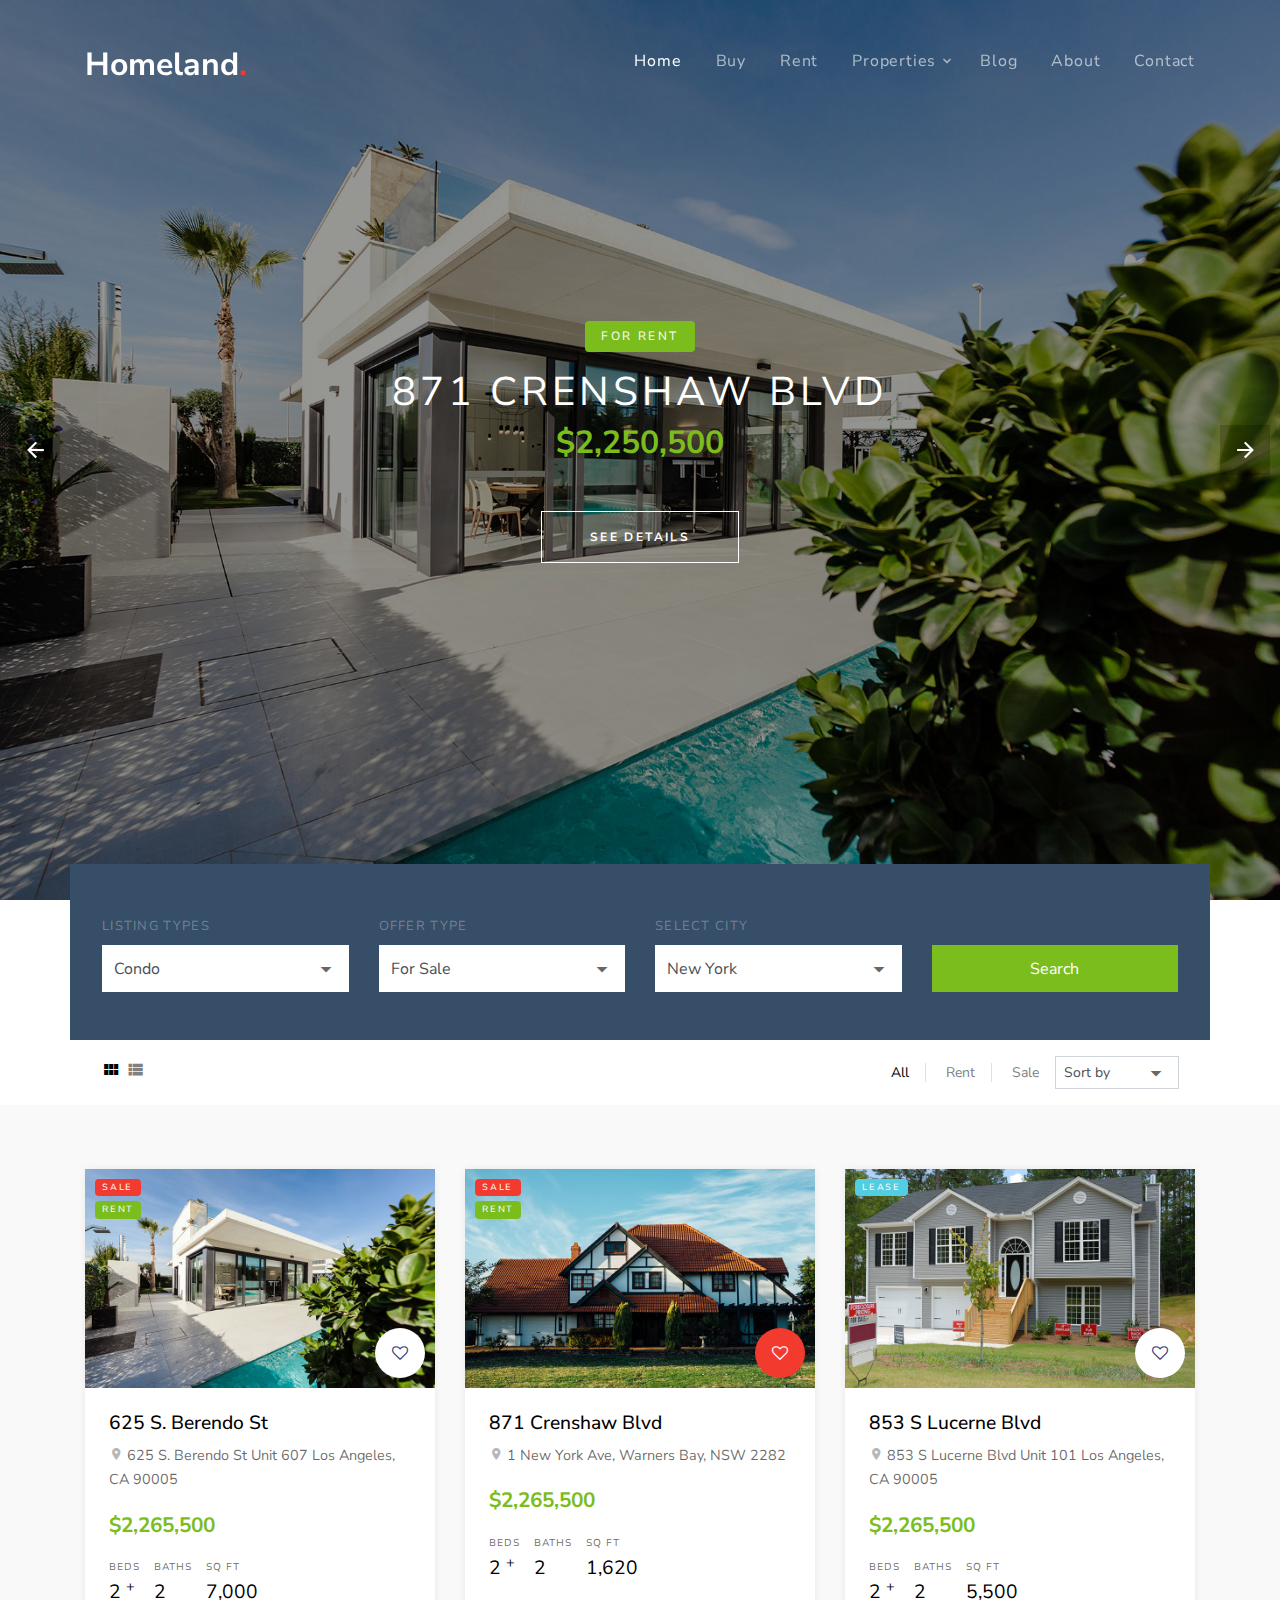
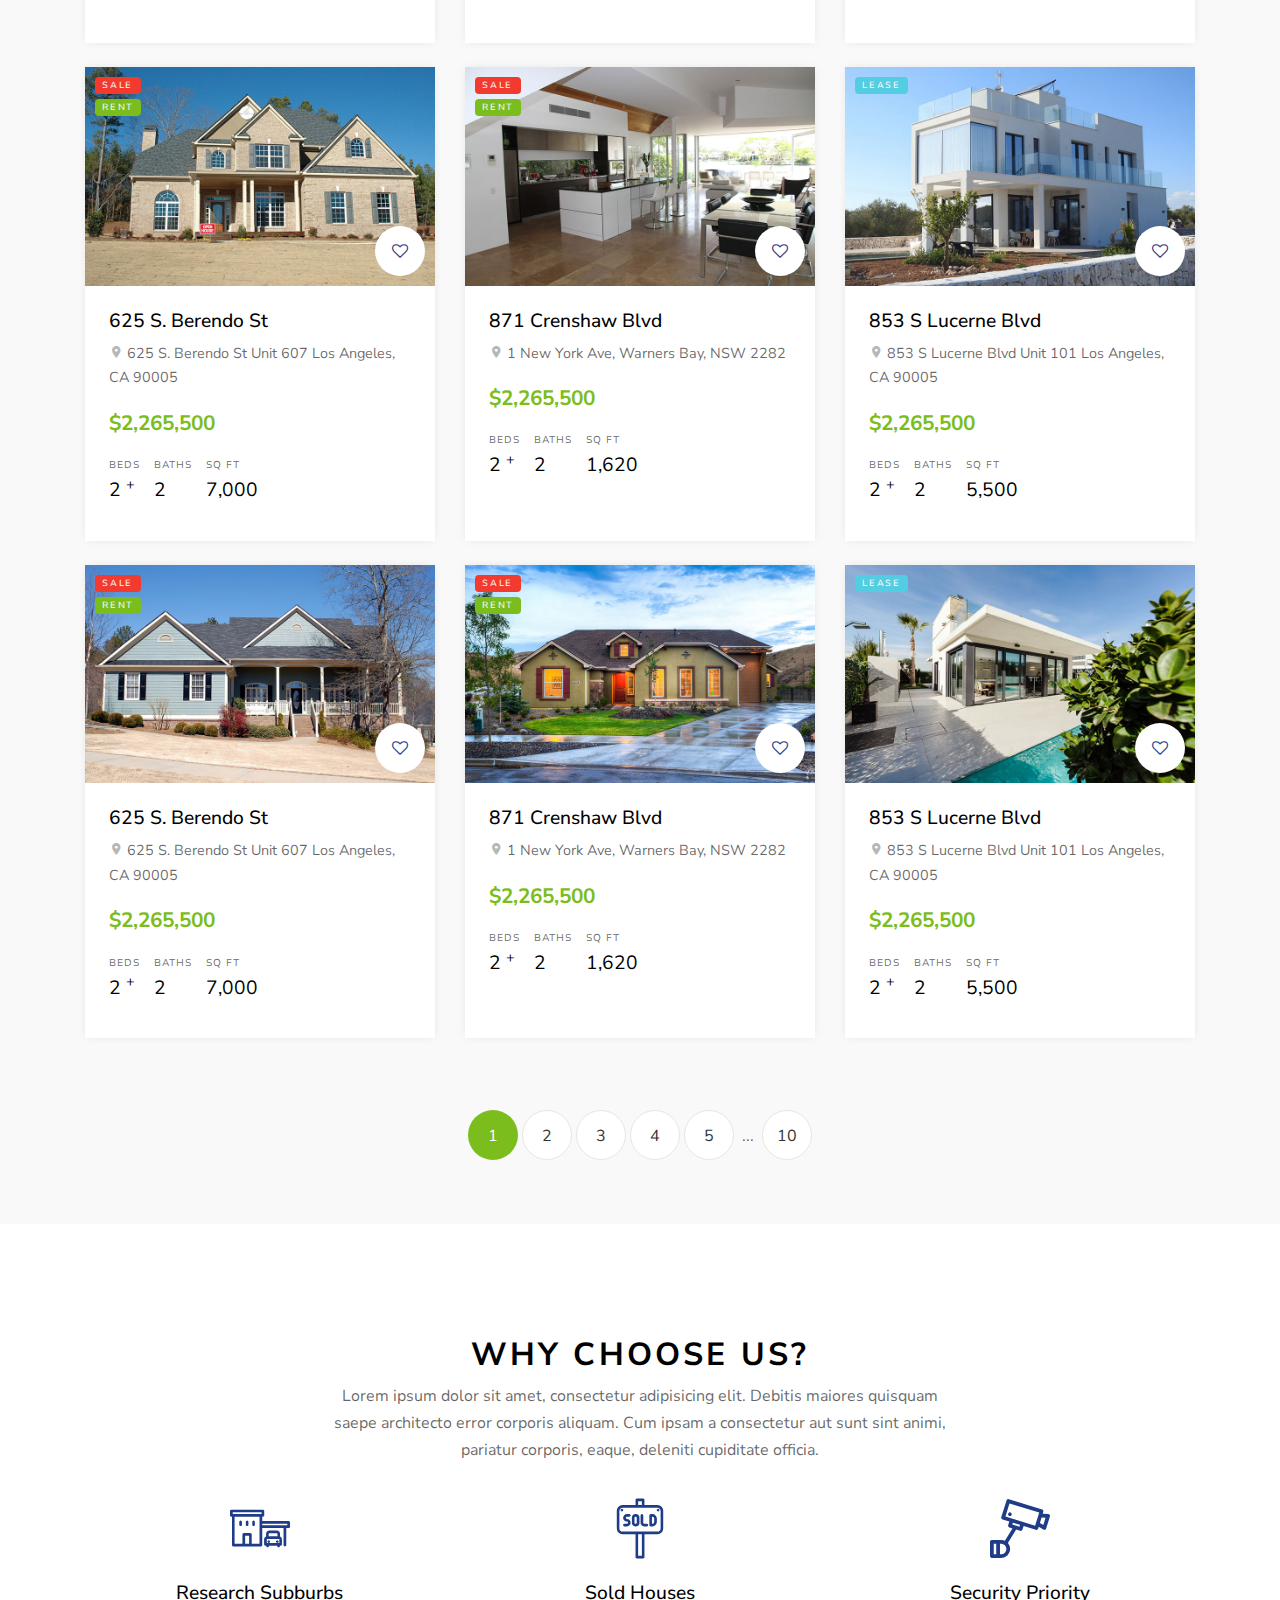
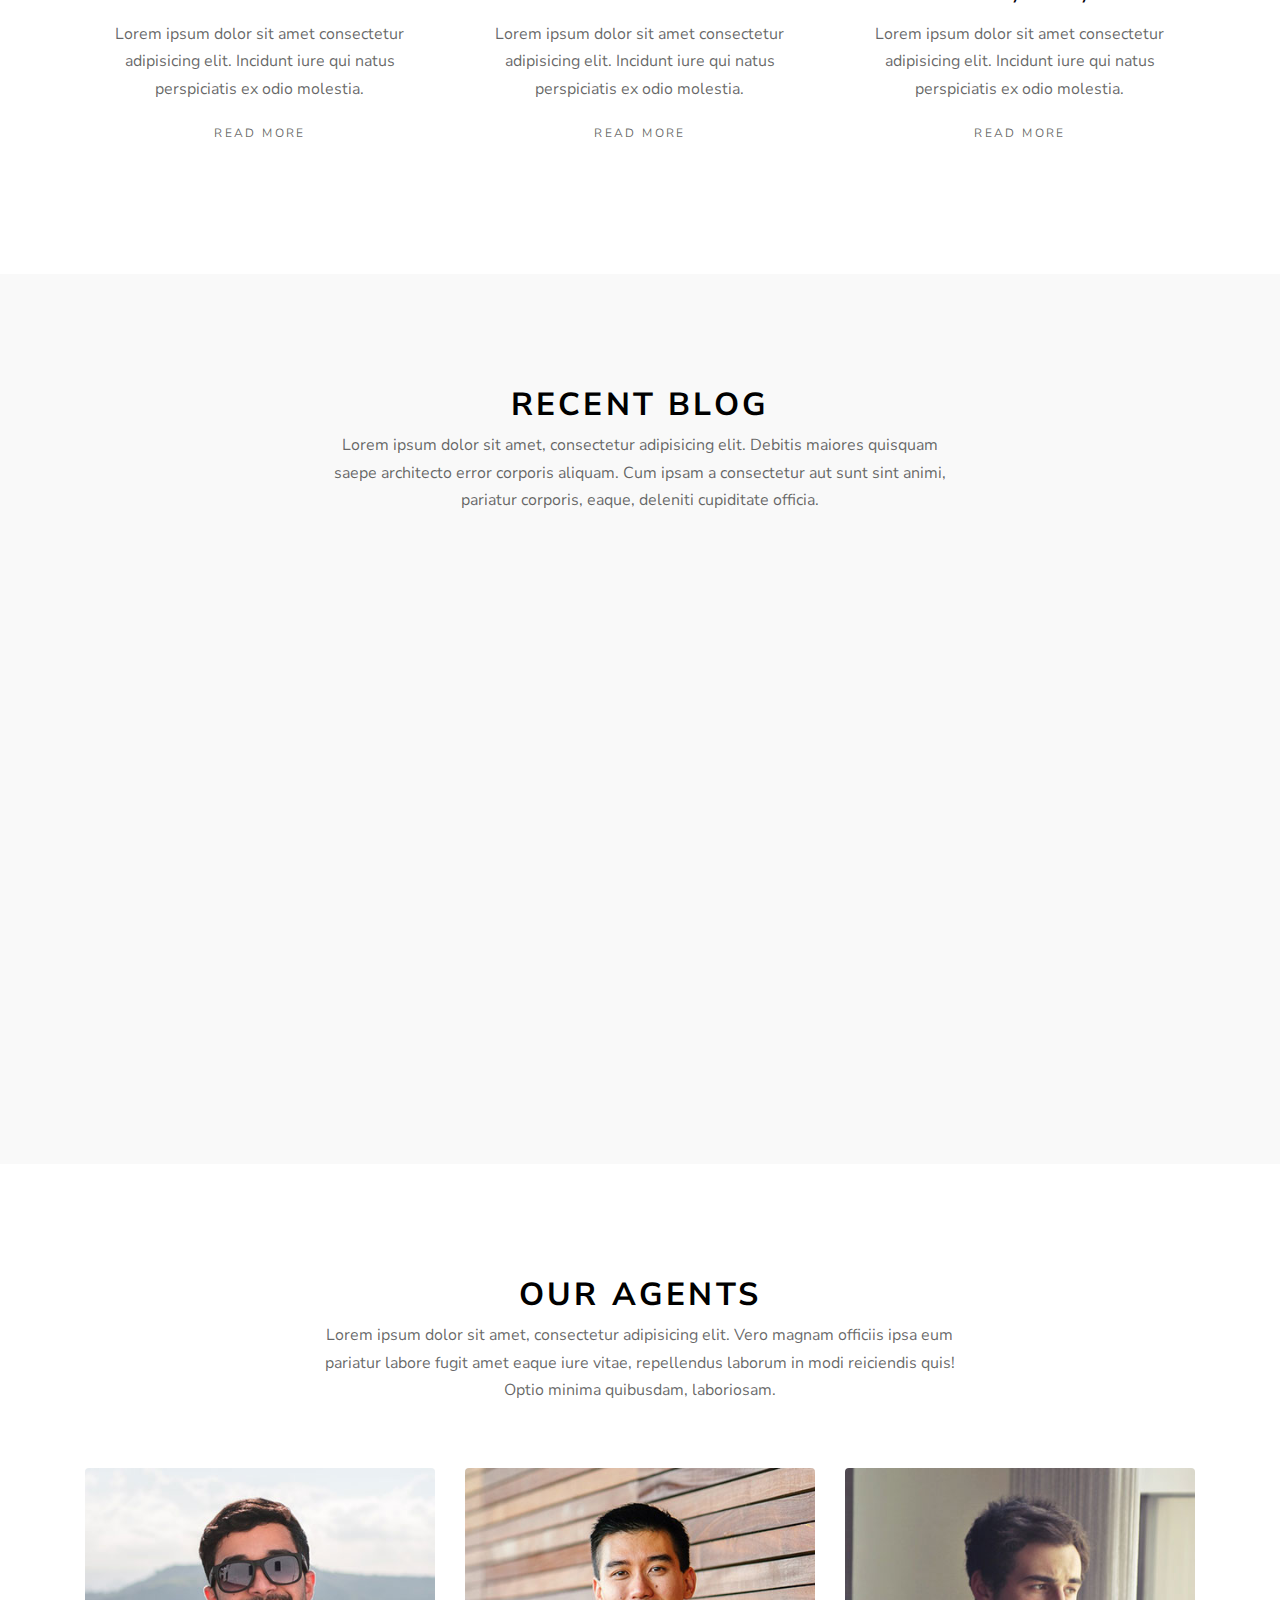
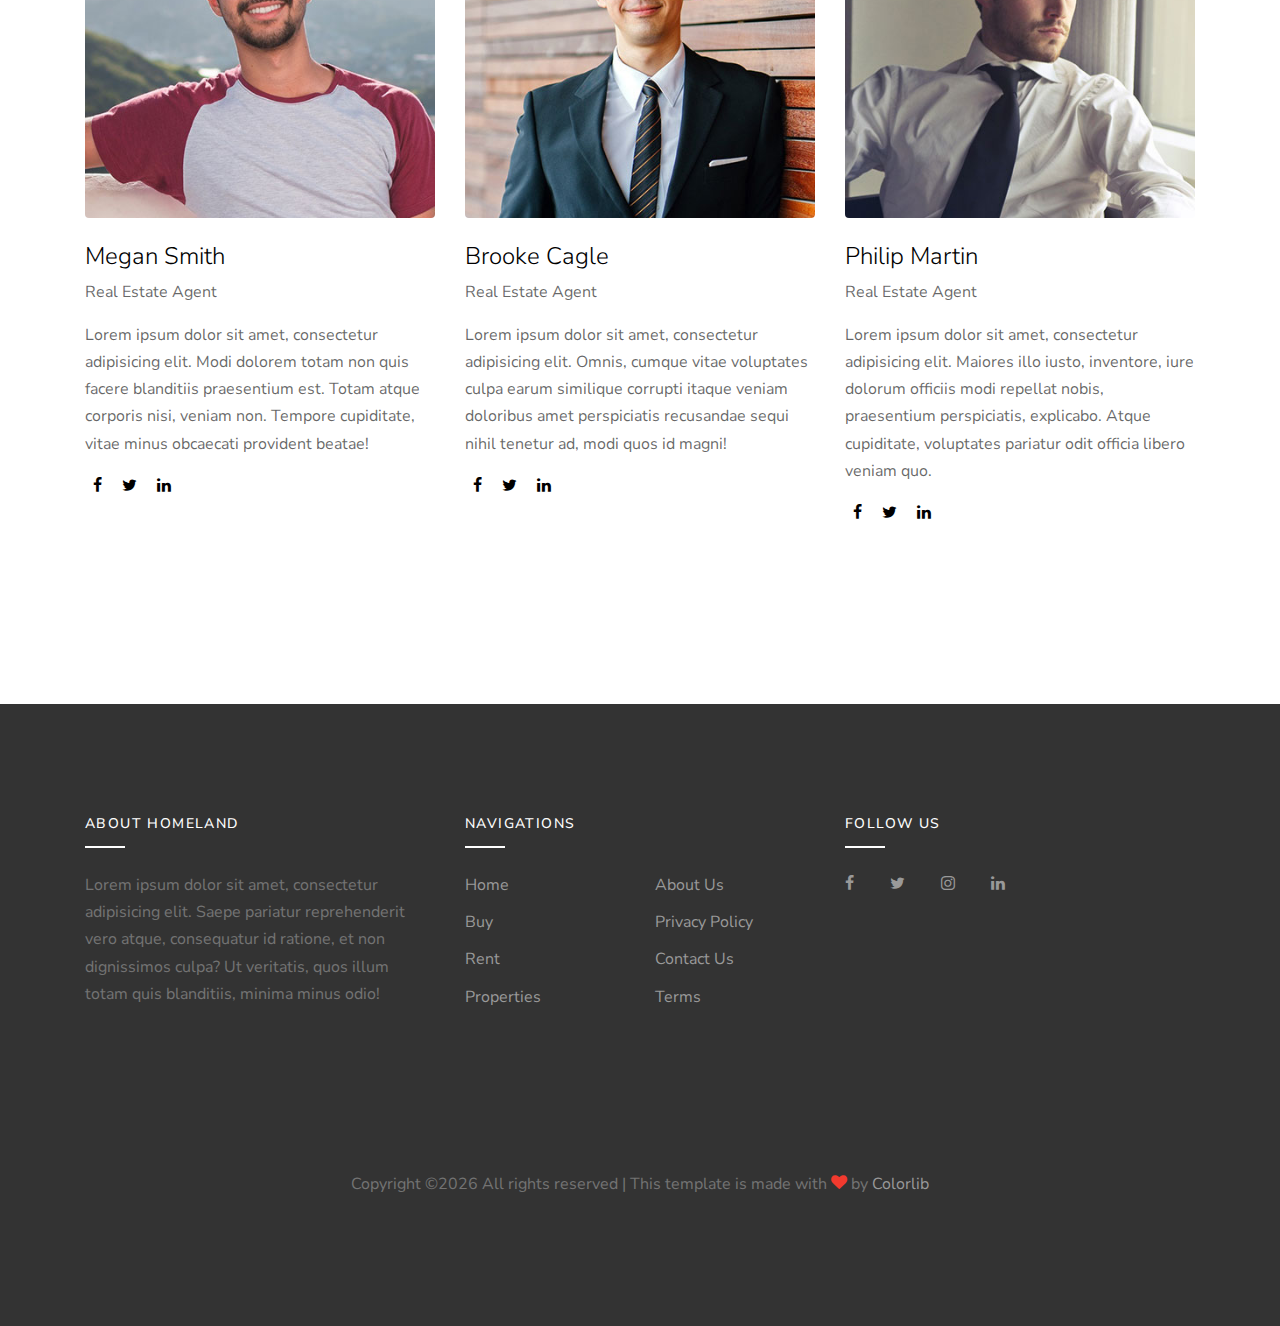
==== index.html @ d63cf3f8 "First commit new web site" ====
<!DOCTYPE html>
<html lang="en">
  <head>
    <title>Homeland &mdash; Colorlib Website Template</title>
    <meta charset="utf-8">
    <meta name="viewport" content="width=device-width, initial-scale=1, shrink-to-fit=no">

    <link rel="stylesheet" href="https://fonts.googleapis.com/css?family=Nunito+Sans:200,300,400,700,900|Roboto+Mono:300,400,500"> 
    <link rel="stylesheet" href="fonts/icomoon/style.css">

    <link rel="stylesheet" href="css/bootstrap.min.css">
    <link rel="stylesheet" href="css/magnific-popup.css">
    <link rel="stylesheet" href="css/jquery-ui.css">
    <link rel="stylesheet" href="css/owl.carousel.min.css">
    <link rel="stylesheet" href="css/owl.theme.default.min.css">
    <link rel="stylesheet" href="css/bootstrap-datepicker.css">
    <link rel="stylesheet" href="css/mediaelementplayer.css">
    <link rel="stylesheet" href="css/animate.css">
    <link rel="stylesheet" href="fonts/flaticon/font/flaticon.css">
    <link rel="stylesheet" href="css/fl-bigmug-line.css">
    
  
    <link rel="stylesheet" href="css/aos.css">

    <link rel="stylesheet" href="css/style.css">
    
  </head>
  <body>
  
  <div class="site-loader"></div>
  
  <div class="site-wrap">

    <div class="site-mobile-menu">
      <div class="site-mobile-menu-header">
        <div class="site-mobile-menu-close mt-3">
          <span class="icon-close2 js-menu-toggle"></span>
        </div>
      </div>
      <div class="site-mobile-menu-body"></div>
    </div> <!-- .site-mobile-menu -->

    <div class="site-navbar mt-4">
        <div class="container py-1">
          <div class="row align-items-center">
            <div class="col-8 col-md-8 col-lg-4">
              <h1 class="mb-0"><a href="index.html" class="text-white h2 mb-0"><strong>Homeland<span class="text-danger">.</span></strong></a></h1>
            </div>
            <div class="col-4 col-md-4 col-lg-8">
              <nav class="site-navigation text-right text-md-right" role="navigation">

                <div class="d-inline-block d-lg-none ml-md-0 mr-auto py-3"><a href="#" class="site-menu-toggle js-menu-toggle text-white"><span class="icon-menu h3"></span></a></div>

                <ul class="site-menu js-clone-nav d-none d-lg-block">
                  <li class="active">
                    <a href="index.html">Home</a>
                  </li>
                  <li><a href="buy.html">Buy</a></li>
                  <li><a href="rent.html">Rent</a></li>
                  <li class="has-children">
                    <a href="properties.html">Properties</a>
                    <ul class="dropdown arrow-top">
                      <li><a href="#">Condo</a></li>
                      <li><a href="#">Property Land</a></li>
                      <li><a href="#">Commercial Building</a></li>
                      <li class="has-children">
                        <a href="#">Sub Menu</a>
                        <ul class="dropdown">
                          <li><a href="#">Menu One</a></li>
                          <li><a href="#">Menu Two</a></li>
                          <li><a href="#">Menu Three</a></li>
                        </ul>
                      </li>
                    </ul>
                  </li>
                  <li><a href="blog.html">Blog</a></li>
                  <li><a href="about.html">About</a></li>
                  <li><a href="contact.html">Contact</a></li>
                </ul>
              </nav>
            </div>
           

          </div>
        </div>
      </div>
    </div>

    <div class="slide-one-item home-slider owl-carousel">

      <div class="site-blocks-cover overlay" style="background-image: url(images/hero_bg_1.jpg);" data-aos="fade" data-stellar-background-ratio="0.5">
        <div class="container">
          <div class="row align-items-center justify-content-center text-center">
            <div class="col-md-10">
              <span class="d-inline-block bg-success text-white px-3 mb-3 property-offer-type rounded">For Rent</span>
              <h1 class="mb-2">871 Crenshaw Blvd</h1>
              <p class="mb-5"><strong class="h2 text-success font-weight-bold">$2,250,500</strong></p>
              <p><a href="#" class="btn btn-white btn-outline-white py-3 px-5 rounded-0 btn-2">See Details</a></p>
            </div>
          </div>
        </div>
      </div>  

      <div class="site-blocks-cover overlay" style="background-image: url(images/hero_bg_2.jpg);" data-aos="fade" data-stellar-background-ratio="0.5">
        <div class="container">
          <div class="row align-items-center justify-content-center text-center">
            <div class="col-md-10">
              <span class="d-inline-block bg-danger text-white px-3 mb-3 property-offer-type rounded">For Sale</span>
              <h1 class="mb-2">625 S. Berendo St</h1>
              <p class="mb-5"><strong class="h2 text-success font-weight-bold">$1,000,500</strong></p>
              <p><a href="#" class="btn btn-white btn-outline-white py-3 px-5 rounded-0 btn-2">See Details</a></p>
            </div>
          </div>
        </div>
      </div>  

    </div>


    <div class="site-section site-section-sm pb-0">
      <div class="container">
        <div class="row">
          <form class="form-search col-md-12" style="margin-top: -100px;">
            <div class="row  align-items-end">
              <div class="col-md-3">
                <label for="list-types">Listing Types</label>
                <div class="select-wrap">
                  <span class="icon icon-arrow_drop_down"></span>
                  <select name="list-types" id="list-types" class="form-control d-block rounded-0">
                    <option value="">Condo</option>
                    <option value="">Commercial Building</option>
                    <option value="">Land Property</option>
                  </select>
                </div>
              </div>
              <div class="col-md-3">
                <label for="offer-types">Offer Type</label>
                <div class="select-wrap">
                  <span class="icon icon-arrow_drop_down"></span>
                  <select name="offer-types" id="offer-types" class="form-control d-block rounded-0">
                    <option value="">For Sale</option>
                    <option value="">For Rent</option>
                    <option value="">For Lease</option>
                  </select>
                </div>
              </div>
              <div class="col-md-3">
                <label for="select-city">Select City</label>
                <div class="select-wrap">
                  <span class="icon icon-arrow_drop_down"></span>
                  <select name="select-city" id="select-city" class="form-control d-block rounded-0">
                    <option value="">New York</option>
                    <option value="">Brooklyn</option>
                    <option value="">London</option>
                    <option value="">Japan</option>
                    <option value="">Philippines</option>
                  </select>
                </div>
              </div>
              <div class="col-md-3">
                <input type="submit" class="btn btn-success text-white btn-block rounded-0" value="Search">
              </div>
            </div>
          </form>
        </div>  

        <div class="row">
          <div class="col-md-12">
            <div class="view-options bg-white py-3 px-3 d-md-flex align-items-center">
              <div class="mr-auto">
                <a href="index.html" class="icon-view view-module active"><span class="icon-view_module"></span></a>
                <a href="view-list.html" class="icon-view view-list"><span class="icon-view_list"></span></a>
                
              </div>
              <div class="ml-auto d-flex align-items-center">
                <div>
                  <a href="#" class="view-list px-3 border-right active">All</a>
                  <a href="#" class="view-list px-3 border-right">Rent</a>
                  <a href="#" class="view-list px-3">Sale</a>
                </div>


                <div class="select-wrap">
                  <span class="icon icon-arrow_drop_down"></span>
                  <select class="form-control form-control-sm d-block rounded-0">
                    <option value="">Sort by</option>
                    <option value="">Price Ascending</option>
                    <option value="">Price Descending</option>
                  </select>
                </div>
              </div>
            </div>
          </div>
        </div>
       
      </div>
    </div>

    <div class="site-section site-section-sm bg-light">
      <div class="container">
      
        <div class="row mb-5">
          <div class="col-md-6 col-lg-4 mb-4">
            <div class="property-entry h-100">
              <a href="property-details.html" class="property-thumbnail">
                <div class="offer-type-wrap">
                  <span class="offer-type bg-danger">Sale</span>
                  <span class="offer-type bg-success">Rent</span>
                </div>
                <img src="images/img_1.jpg" alt="Image" class="img-fluid">
              </a>
              <div class="p-4 property-body">
                <a href="#" class="property-favorite"><span class="icon-heart-o"></span></a>
                <h2 class="property-title"><a href="property-details.html">625 S. Berendo St</a></h2>
                <span class="property-location d-block mb-3"><span class="property-icon icon-room"></span> 625 S. Berendo St Unit 607 Los Angeles, CA 90005</span>
                <strong class="property-price text-primary mb-3 d-block text-success">$2,265,500</strong>
                <ul class="property-specs-wrap mb-3 mb-lg-0">
                  <li>
                    <span class="property-specs">Beds</span>
                    <span class="property-specs-number">2 <sup>+</sup></span>
                    
                  </li>
                  <li>
                    <span class="property-specs">Baths</span>
                    <span class="property-specs-number">2</span>
                    
                  </li>
                  <li>
                    <span class="property-specs">SQ FT</span>
                    <span class="property-specs-number">7,000</span>
                    
                  </li>
                </ul>

              </div>
            </div>
          </div>

          <div class="col-md-6 col-lg-4 mb-4">
            <div class="property-entry h-100">
              <a href="property-details.html" class="property-thumbnail">
                <div class="offer-type-wrap">
                  <span class="offer-type bg-danger">Sale</span>
                  <span class="offer-type bg-success">Rent</span>
                </div>
                <img src="images/img_2.jpg" alt="Image" class="img-fluid">
              </a>
              <div class="p-4 property-body">
                <a href="#" class="property-favorite active"><span class="icon-heart-o"></span></a>
                <h2 class="property-title"><a href="property-details.html">871 Crenshaw Blvd</a></h2>
                <span class="property-location d-block mb-3"><span class="property-icon icon-room"></span> 1 New York Ave, Warners Bay, NSW 2282</span>
                <strong class="property-price text-primary mb-3 d-block text-success">$2,265,500</strong>
                <ul class="property-specs-wrap mb-3 mb-lg-0">
                  <li>
                    <span class="property-specs">Beds</span>
                    <span class="property-specs-number">2 <sup>+</sup></span>
                    
                  </li>
                  <li>
                    <span class="property-specs">Baths</span>
                    <span class="property-specs-number">2</span>
                    
                  </li>
                  <li>
                    <span class="property-specs">SQ FT</span>
                    <span class="property-specs-number">1,620</span>
                    
                  </li>
                </ul>

              </div>
            </div>
          </div>

          <div class="col-md-6 col-lg-4 mb-4">
            <div class="property-entry h-100">
              <a href="property-details.html" class="property-thumbnail">
                <div class="offer-type-wrap">
                  <span class="offer-type bg-info">Lease</span>
                </div>
                <img src="images/img_3.jpg" alt="Image" class="img-fluid">
              </a>
              <div class="p-4 property-body">
                <a href="#" class="property-favorite"><span class="icon-heart-o"></span></a>
                <h2 class="property-title"><a href="property-details.html">853 S Lucerne Blvd</a></h2>
                <span class="property-location d-block mb-3"><span class="property-icon icon-room"></span> 853 S Lucerne Blvd Unit 101 Los Angeles, CA 90005</span>
                <strong class="property-price text-primary mb-3 d-block text-success">$2,265,500</strong>
                <ul class="property-specs-wrap mb-3 mb-lg-0">
                  <li>
                    <span class="property-specs">Beds</span>
                    <span class="property-specs-number">2 <sup>+</sup></span>
                    
                  </li>
                  <li>
                    <span class="property-specs">Baths</span>
                    <span class="property-specs-number">2</span>
                    
                  </li>
                  <li>
                    <span class="property-specs">SQ FT</span>
                    <span class="property-specs-number">5,500</span>
                    
                  </li>
                </ul>

              </div>
            </div>
          </div>

          <div class="col-md-6 col-lg-4 mb-4">
            <div class="property-entry h-100">
              <a href="property-details.html" class="property-thumbnail">
                <div class="offer-type-wrap">
                  <span class="offer-type bg-danger">Sale</span>
                  <span class="offer-type bg-success">Rent</span>
                </div>
                <img src="images/img_4.jpg" alt="Image" class="img-fluid">
              </a>
              <div class="p-4 property-body">
                <a href="#" class="property-favorite"><span class="icon-heart-o"></span></a>
                <h2 class="property-title"><a href="property-details.html">625 S. Berendo St</a></h2>
                <span class="property-location d-block mb-3"><span class="property-icon icon-room"></span> 625 S. Berendo St Unit 607 Los Angeles, CA 90005</span>
                <strong class="property-price text-primary mb-3 d-block text-success">$2,265,500</strong>
                <ul class="property-specs-wrap mb-3 mb-lg-0">
                  <li>
                    <span class="property-specs">Beds</span>
                    <span class="property-specs-number">2 <sup>+</sup></span>
                    
                  </li>
                  <li>
                    <span class="property-specs">Baths</span>
                    <span class="property-specs-number">2</span>
                    
                  </li>
                  <li>
                    <span class="property-specs">SQ FT</span>
                    <span class="property-specs-number">7,000</span>
                    
                  </li>
                </ul>

              </div>
            </div>
          </div>

          <div class="col-md-6 col-lg-4 mb-4">
            <div class="property-entry h-100">
              <a href="property-details.html" class="property-thumbnail">
                <div class="offer-type-wrap">
                  <span class="offer-type bg-danger">Sale</span>
                  <span class="offer-type bg-success">Rent</span>
                </div>
                <img src="images/img_5.jpg" alt="Image" class="img-fluid">
              </a>
              <div class="p-4 property-body">
                <a href="#" class="property-favorite"><span class="icon-heart-o"></span></a>
                <h2 class="property-title"><a href="property-details.html">871 Crenshaw Blvd</a></h2>
                <span class="property-location d-block mb-3"><span class="property-icon icon-room"></span> 1 New York Ave, Warners Bay, NSW 2282</span>
                <strong class="property-price text-primary mb-3 d-block text-success">$2,265,500</strong>
                <ul class="property-specs-wrap mb-3 mb-lg-0">
                  <li>
                    <span class="property-specs">Beds</span>
                    <span class="property-specs-number">2 <sup>+</sup></span>
                    
                  </li>
                  <li>
                    <span class="property-specs">Baths</span>
                    <span class="property-specs-number">2</span>
                    
                  </li>
                  <li>
                    <span class="property-specs">SQ FT</span>
                    <span class="property-specs-number">1,620</span>
                    
                  </li>
                </ul>

              </div>
            </div>
          </div>

          <div class="col-md-6 col-lg-4 mb-4">
            <div class="property-entry h-100">
              <a href="property-details.html" class="property-thumbnail">
                <div class="offer-type-wrap">
                  <span class="offer-type bg-info">Lease</span>
                </div>
                <img src="images/img_6.jpg" alt="Image" class="img-fluid">
              </a>
              <div class="p-4 property-body">
                <a href="#" class="property-favorite"><span class="icon-heart-o"></span></a>
                <h2 class="property-title"><a href="property-details.html">853 S Lucerne Blvd</a></h2>
                <span class="property-location d-block mb-3"><span class="property-icon icon-room"></span> 853 S Lucerne Blvd Unit 101 Los Angeles, CA 90005</span>
                <strong class="property-price text-primary mb-3 d-block text-success">$2,265,500</strong>
                <ul class="property-specs-wrap mb-3 mb-lg-0">
                  <li>
                    <span class="property-specs">Beds</span>
                    <span class="property-specs-number">2 <sup>+</sup></span>
                    
                  </li>
                  <li>
                    <span class="property-specs">Baths</span>
                    <span class="property-specs-number">2</span>
                    
                  </li>
                  <li>
                    <span class="property-specs">SQ FT</span>
                    <span class="property-specs-number">5,500</span>
                    
                  </li>
                </ul>

              </div>
            </div>
          </div>

          <div class="col-md-6 col-lg-4 mb-4">
            <div class="property-entry h-100">
              <a href="property-details.html" class="property-thumbnail">
                <div class="offer-type-wrap">
                  <span class="offer-type bg-danger">Sale</span>
                  <span class="offer-type bg-success">Rent</span>
                </div>
                <img src="images/img_7.jpg" alt="Image" class="img-fluid">
              </a>
              <div class="p-4 property-body">
                <a href="#" class="property-favorite"><span class="icon-heart-o"></span></a>
                <h2 class="property-title"><a href="property-details.html">625 S. Berendo St</a></h2>
                <span class="property-location d-block mb-3"><span class="property-icon icon-room"></span> 625 S. Berendo St Unit 607 Los Angeles, CA 90005</span>
                <strong class="property-price text-primary mb-3 d-block text-success">$2,265,500</strong>
                <ul class="property-specs-wrap mb-3 mb-lg-0">
                  <li>
                    <span class="property-specs">Beds</span>
                    <span class="property-specs-number">2 <sup>+</sup></span>
                    
                  </li>
                  <li>
                    <span class="property-specs">Baths</span>
                    <span class="property-specs-number">2</span>
                    
                  </li>
                  <li>
                    <span class="property-specs">SQ FT</span>
                    <span class="property-specs-number">7,000</span>
                    
                  </li>
                </ul>

              </div>
            </div>
          </div>

          <div class="col-md-6 col-lg-4 mb-4">
            <div class="property-entry h-100">
              <a href="property-details.html" class="property-thumbnail">
                <div class="offer-type-wrap">
                  <span class="offer-type bg-danger">Sale</span>
                  <span class="offer-type bg-success">Rent</span>
                </div>
                <img src="images/img_8.jpg" alt="Image" class="img-fluid">
              </a>
              <div class="p-4 property-body">
                <a href="#" class="property-favorite"><span class="icon-heart-o"></span></a>
                <h2 class="property-title"><a href="property-details.html">871 Crenshaw Blvd</a></h2>
                <span class="property-location d-block mb-3"><span class="property-icon icon-room"></span> 1 New York Ave, Warners Bay, NSW 2282</span>
                <strong class="property-price text-primary mb-3 d-block text-success">$2,265,500</strong>
                <ul class="property-specs-wrap mb-3 mb-lg-0">
                  <li>
                    <span class="property-specs">Beds</span>
                    <span class="property-specs-number">2 <sup>+</sup></span>
                    
                  </li>
                  <li>
                    <span class="property-specs">Baths</span>
                    <span class="property-specs-number">2</span>
                    
                  </li>
                  <li>
                    <span class="property-specs">SQ FT</span>
                    <span class="property-specs-number">1,620</span>
                    
                  </li>
                </ul>

              </div>
            </div>
          </div>

          <div class="col-md-6 col-lg-4 mb-4">
            <div class="property-entry h-100">
              <a href="property-details.html" class="property-thumbnail">
                <div class="offer-type-wrap">
                  <span class="offer-type bg-info">Lease</span>
                </div>
                <img src="images/img_1.jpg" alt="Image" class="img-fluid">
              </a>
              <div class="p-4 property-body">
                <a href="#" class="property-favorite"><span class="icon-heart-o"></span></a>
                <h2 class="property-title"><a href="property-details.html">853 S Lucerne Blvd</a></h2>
                <span class="property-location d-block mb-3"><span class="property-icon icon-room"></span> 853 S Lucerne Blvd Unit 101 Los Angeles, CA 90005</span>
                <strong class="property-price text-primary mb-3 d-block text-success">$2,265,500</strong>
                <ul class="property-specs-wrap mb-3 mb-lg-0">
                  <li>
                    <span class="property-specs">Beds</span>
                    <span class="property-specs-number">2 <sup>+</sup></span>
                    
                  </li>
                  <li>
                    <span class="property-specs">Baths</span>
                    <span class="property-specs-number">2</span>
                    
                  </li>
                  <li>
                    <span class="property-specs">SQ FT</span>
                    <span class="property-specs-number">5,500</span>
                    
                  </li>
                </ul>

              </div>
            </div>
          </div>
        </div>
        <div class="row">
          <div class="col-md-12 text-center">
            <div class="site-pagination">
              <a href="#" class="active">1</a>
              <a href="#">2</a>
              <a href="#">3</a>
              <a href="#">4</a>
              <a href="#">5</a>
              <span>...</span>
              <a href="#">10</a>
            </div>
          </div>  
        </div>
        
      </div>
    </div>

    <div class="site-section">
      <div class="container">
        <div class="row justify-content-center">
          <div class="col-md-7 text-center">
            <div class="site-section-title">
              <h2>Why Choose Us?</h2>
            </div>
            <p>Lorem ipsum dolor sit amet, consectetur adipisicing elit. Debitis maiores quisquam saepe architecto error corporis aliquam. Cum ipsam a consectetur aut sunt sint animi, pariatur corporis, eaque, deleniti cupiditate officia.</p>
          </div>
        </div>

        <div class="row">
          <div class="col-md-6 col-lg-4">
            <a href="#" class="service text-center">
              <span class="icon flaticon-house"></span>
              <h2 class="service-heading">Research Subburbs</h2>
              <p>Lorem ipsum dolor sit amet consectetur adipisicing elit. Incidunt iure qui natus perspiciatis ex odio molestia.</p>
              <p><span class="read-more">Read More</span></p>
            </a>
          </div>
          <div class="col-md-6 col-lg-4">
            <a href="#" class="service text-center">
              <span class="icon flaticon-sold"></span>
              <h2 class="service-heading">Sold Houses</h2>
              <p>Lorem ipsum dolor sit amet consectetur adipisicing elit. Incidunt iure qui natus perspiciatis ex odio molestia.</p>
              <p><span class="read-more">Read More</span></p>
            </a>
          </div>
          <div class="col-md-6 col-lg-4">
            <a href="#" class="service text-center">
              <span class="icon flaticon-camera"></span>
              <h2 class="service-heading">Security Priority</h2>
              <p>Lorem ipsum dolor sit amet consectetur adipisicing elit. Incidunt iure qui natus perspiciatis ex odio molestia.</p>
              <p><span class="read-more">Read More</span></p>
            </a>
          </div>
        </div>
      </div>
    </div>

    <div class="site-section bg-light">
      <div class="container">
        <div class="row justify-content-center mb-5">
          <div class="col-md-7 text-center">
            <div class="site-section-title">
              <h2>Recent Blog</h2>
            </div>
            <p>Lorem ipsum dolor sit amet, consectetur adipisicing elit. Debitis maiores quisquam saepe architecto error corporis aliquam. Cum ipsam a consectetur aut sunt sint animi, pariatur corporis, eaque, deleniti cupiditate officia.</p>
          </div>
        </div>
        <div class="row">
          <div class="col-md-6 col-lg-4 mb-5" data-aos="fade-up" data-aos-delay="100">
            <a href="#"><img src="images/img_4.jpg" alt="Image" class="img-fluid"></a>
            <div class="p-4 bg-white">
              <span class="d-block text-secondary small text-uppercase">Jan 20th, 2019</span>
              <h2 class="h5 text-black mb-3"><a href="#">Art Gossip by Mike Charles</a></h2>
              <p>Lorem ipsum dolor sit amet, consectetur adipisicing elit. Alias enim, ipsa exercitationem veniam quae sunt.</p>
            </div>
          </div>
          <div class="col-md-6 col-lg-4 mb-5" data-aos="fade-up" data-aos-delay="200">
            <a href="#"><img src="images/img_2.jpg" alt="Image" class="img-fluid"></a>
            <div class="p-4 bg-white">
              <span class="d-block text-secondary small text-uppercase">Jan 20th, 2019</span>
              <h2 class="h5 text-black mb-3"><a href="#">Art Gossip by Mike Charles</a></h2>
              <p>Lorem ipsum dolor sit amet, consectetur adipisicing elit. Alias enim, ipsa exercitationem veniam quae sunt.</p>
            </div>
          </div>
          <div class="col-md-6 col-lg-4 mb-5" data-aos="fade-up" data-aos-delay="300">
            <a href="#"><img src="images/img_3.jpg" alt="Image" class="img-fluid"></a>
            <div class="p-4 bg-white">
              <span class="d-block text-secondary small text-uppercase">Jan 20th, 2019</span>
              <h2 class="h5 text-black mb-3"><a href="#">Art Gossip by Mike Charles</a></h2>
              <p>Lorem ipsum dolor sit amet, consectetur adipisicing elit. Alias enim, ipsa exercitationem veniam quae sunt.</p>
            </div>
          </div>

        </div>

      </div>
    </div>

    
    <div class="site-section">
    <div class="container">
      <div class="row mb-5 justify-content-center">
        <div class="col-md-7">
          <div class="site-section-title text-center">
            <h2>Our Agents</h2>
            <p>Lorem ipsum dolor sit amet, consectetur adipisicing elit. Vero magnam officiis ipsa eum pariatur labore fugit amet eaque iure vitae, repellendus laborum in modi reiciendis quis! Optio minima quibusdam, laboriosam.</p>
          </div>
        </div>
      </div>
      <div class="row">
          <div class="col-md-6 col-lg-4 mb-5 mb-lg-5">
            <div class="team-member">

              <img src="images/person_1.jpg" alt="Image" class="img-fluid rounded mb-4">

              <div class="text">

                <h2 class="mb-2 font-weight-light text-black h4">Megan Smith</h2>
                <span class="d-block mb-3 text-white-opacity-05">Real Estate Agent</span>
                <p>Lorem ipsum dolor sit amet, consectetur adipisicing elit. Modi dolorem totam non quis facere blanditiis praesentium est. Totam atque corporis nisi, veniam non. Tempore cupiditate, vitae minus obcaecati provident beatae!</p>
                <p>
                  <a href="#" class="text-black p-2"><span class="icon-facebook"></span></a>
                  <a href="#" class="text-black p-2"><span class="icon-twitter"></span></a>
                  <a href="#" class="text-black p-2"><span class="icon-linkedin"></span></a>
                </p>
              </div>

            </div>
          </div>

          <div class="col-md-6 col-lg-4 mb-5 mb-lg-5">
            <div class="team-member">

              <img src="images/person_2.jpg" alt="Image" class="img-fluid rounded mb-4">

              <div class="text">

                <h2 class="mb-2 font-weight-light text-black h4">Brooke Cagle</h2>
                <span class="d-block mb-3 text-white-opacity-05">Real Estate Agent</span>
                <p>Lorem ipsum dolor sit amet, consectetur adipisicing elit. Omnis, cumque vitae voluptates culpa earum similique corrupti itaque veniam doloribus amet perspiciatis recusandae sequi nihil tenetur ad, modi quos id magni!</p>
                <p>
                  <a href="#" class="text-black p-2"><span class="icon-facebook"></span></a>
                  <a href="#" class="text-black p-2"><span class="icon-twitter"></span></a>
                  <a href="#" class="text-black p-2"><span class="icon-linkedin"></span></a>
                </p>
              </div>

            </div>
          </div>

          <div class="col-md-6 col-lg-4 mb-5 mb-lg-5">
            <div class="team-member">

              <img src="images/person_3.jpg" alt="Image" class="img-fluid rounded mb-4">

              <div class="text">

                <h2 class="mb-2 font-weight-light text-black h4">Philip Martin</h2>
                <span class="d-block mb-3 text-white-opacity-05">Real Estate Agent</span>
                <p>Lorem ipsum dolor sit amet, consectetur adipisicing elit. Maiores illo iusto, inventore, iure dolorum officiis modi repellat nobis, praesentium perspiciatis, explicabo. Atque cupiditate, voluptates pariatur odit officia libero veniam quo.</p>
                <p>
                  <a href="#" class="text-black p-2"><span class="icon-facebook"></span></a>
                  <a href="#" class="text-black p-2"><span class="icon-twitter"></span></a>
                  <a href="#" class="text-black p-2"><span class="icon-linkedin"></span></a>
                </p>
              </div>

            </div>
          </div>

          

        </div>
    </div>
    </div>
    

    <footer class="site-footer">
      <div class="container">
        <div class="row">
          <div class="col-lg-4">
            <div class="mb-5">
              <h3 class="footer-heading mb-4">About Homeland</h3>
              <p>Lorem ipsum dolor sit amet, consectetur adipisicing elit. Saepe pariatur reprehenderit vero atque, consequatur id ratione, et non dignissimos culpa? Ut veritatis, quos illum totam quis blanditiis, minima minus odio!</p>
            </div>

            
            
          </div>
          <div class="col-lg-4 mb-5 mb-lg-0">
            <div class="row mb-5">
              <div class="col-md-12">
                <h3 class="footer-heading mb-4">Navigations</h3>
              </div>
              <div class="col-md-6 col-lg-6">
                <ul class="list-unstyled">
                  <li><a href="#">Home</a></li>
                  <li><a href="#">Buy</a></li>
                  <li><a href="#">Rent</a></li>
                  <li><a href="#">Properties</a></li>
                </ul>
              </div>
              <div class="col-md-6 col-lg-6">
                <ul class="list-unstyled">
                  <li><a href="#">About Us</a></li>
                  <li><a href="#">Privacy Policy</a></li>
                  <li><a href="#">Contact Us</a></li>
                  <li><a href="#">Terms</a></li>
                </ul>
              </div>
            </div>


          </div>

          <div class="col-lg-4 mb-5 mb-lg-0">
            <h3 class="footer-heading mb-4">Follow Us</h3>

                <div>
                  <a href="#" class="pl-0 pr-3"><span class="icon-facebook"></span></a>
                  <a href="#" class="pl-3 pr-3"><span class="icon-twitter"></span></a>
                  <a href="#" class="pl-3 pr-3"><span class="icon-instagram"></span></a>
                  <a href="#" class="pl-3 pr-3"><span class="icon-linkedin"></span></a>
                </div>

            

          </div>
          
        </div>
        <div class="row pt-5 mt-5 text-center">
          <div class="col-md-12">
            <p>
            <!-- Link back to Colorlib can't be removed. Template is licensed under CC BY 3.0. -->
            Copyright &copy;<script data-cfasync="false" src="/cdn-cgi/scripts/5c5dd728/cloudflare-static/email-decode.min.js"></script><script>document.write(new Date().getFullYear());</script> All rights reserved | This template is made with <i class="icon-heart text-danger" aria-hidden="true"></i> by <a href="https://colorlib.com" target="_blank" >Colorlib</a>
            <!-- Link back to Colorlib can't be removed. Template is licensed under CC BY 3.0. -->
            </p>
          </div>
          
        </div>
      </div>
    </footer>

  </div>

  <script src="js/jquery-3.3.1.min.js"></script>
  <script src="js/jquery-migrate-3.0.1.min.js"></script>
  <script src="js/jquery-ui.js"></script>
  <script src="js/popper.min.js"></script>
  <script src="js/bootstrap.min.js"></script>
  <script src="js/owl.carousel.min.js"></script>
  <script src="js/mediaelement-and-player.min.js"></script>
  <script src="js/jquery.stellar.min.js"></script>
  <script src="js/jquery.countdown.min.js"></script>
  <script src="js/jquery.magnific-popup.min.js"></script>
  <script src="js/bootstrap-datepicker.min.js"></script>
  <script src="js/aos.js"></script>

  <script src="js/main.js"></script>
    
  </body>
</html>
---- fonts/icomoon/style.css ----
@font-face {
  font-family: 'icomoon';
  src:  url('fonts/icomoon.eot?10si43');
  src:  url('fonts/icomoon.eot?10si43#iefix') format('embedded-opentype'),
    url('fonts/icomoon.ttf?10si43') format('truetype'),
    url('fonts/icomoon.woff?10si43') format('woff'),
    url('fonts/icomoon.svg?10si43#icomoon') format('svg');
  font-weight: normal;
  font-style: normal;
}

[class^="icon-"], [class*=" icon-"] {
  /* use !important to prevent issues with browser extensions that change fonts */
  font-family: 'icomoon' !important;
  speak: none;
  font-style: normal;
  font-weight: normal;
  font-variant: normal;
  text-transform: none;
  line-height: 1;

  /* Better Font Rendering =========== */
  -webkit-font-smoothing: antialiased;
  -moz-osx-font-smoothing: grayscale;
}

.icon-asterisk:before {
  content: "\f069";
}
.icon-plus:before {
  content: "\f067";
}
.icon-question:before {
  content: "\f128";
}
.icon-minus:before {
  content: "\f068";
}
.icon-glass:before {
  content: "\f000";
}
.icon-music:before {
  content: "\f001";
}
.icon-search:before {
  content: "\f002";
}
.icon-envelope-o:before {
  content: "\f003";
}
.icon-heart:before {
  content: "\f004";
}
.icon-star:before {
  content: "\f005";
}
.icon-star-o:before {
  content: "\f006";
}
.icon-user:before {
  content: "\f007";
}
.icon-film:before {
  content: "\f008";
}
.icon-th-large:before {
  content: "\f009";
}
.icon-th:before {
  content: "\f00a";
}
.icon-th-list:before {
  content: "\f00b";
}
.icon-check:before {
  content: "\f00c";
}
.icon-close:before {
  content: "\f00d";
}
.icon-remove:before {
  content: "\f00d";
}
.icon-times:before {
  content: "\f00d";
}
.icon-search-plus:before {
  content: "\f00e";
}
.icon-search-minus:before {
  content: "\f010";
}
.icon-power-off:before {
  content: "\f011";
}
.icon-signal:before {
  content: "\f012";
}
.icon-cog:before {
  content: "\f013";
}
.icon-gear:before {
  content: "\f013";
}
.icon-trash-o:before {
  content: "\f014";
}
.icon-home:before {
  content: "\f015";
}
.icon-file-o:before {
  content: "\f016";
}
.icon-clock-o:before {
  content: "\f017";
}
.icon-road:before {
  content: "\f018";
}
.icon-download:before {
  content: "\f019";
}
.icon-arrow-circle-o-down:before {
  content: "\f01a";
}
.icon-arrow-circle-o-up:before {
  content: "\f01b";
}
.icon-inbox:before {
  content: "\f01c";
}
.icon-play-circle-o:before {
  content: "\f01d";
}
.icon-repeat:before {
  content: "\f01e";
}
.icon-rotate-right:before {
  content: "\f01e";
}
.icon-refresh:before {
  content: "\f021";
}
.icon-list-alt:before {
  content: "\f022";
}
.icon-lock:before {
  content: "\f023";
}
.icon-flag:before {
  content: "\f024";
}
.icon-headphones:before {
  content: "\f025";
}
.icon-volume-off:before {
  content: "\f026";
}
.icon-volume-down:before {
  content: "\f027";
}
.icon-volume-up:before {
  content: "\f028";
}
.icon-qrcode:before {
  content: "\f029";
}
.icon-barcode:before {
  content: "\f02a";
}
.icon-tag:before {
  content: "\f02b";
}
.icon-tags:before {
  content: "\f02c";
}
.icon-book:before {
  content: "\f02d";
}
.icon-bookmark:before {
  content: "\f02e";
}
.icon-print:before {
  content: "\f02f";
}
.icon-camera:before {
  content: "\f030";
}
.icon-font:before {
  content: "\f031";
}
.icon-bold:before {
  content: "\f032";
}
.icon-italic:before {
  content: "\f033";
}
.icon-text-height:before {
  content: "\f034";
}
.icon-text-width:before {
  content: "\f035";
}
.icon-align-left:before {
  content: "\f036";
}
.icon-align-center:before {
  content: "\f037";
}
.icon-align-right:before {
  content: "\f038";
}
.icon-align-justify:before {
  content: "\f039";
}
.icon-list:before {
  content: "\f03a";
}
.icon-dedent:before {
  content: "\f03b";
}
.icon-outdent:before {
  content: "\f03b";
}
.icon-indent:before {
  content: "\f03c";
}
.icon-video-camera:before {
  content: "\f03d";
}
.icon-image:before {
  content: "\f03e";
}
.icon-photo:before {
  content: "\f03e";
}
.icon-picture-o:before {
  content: "\f03e";
}
.icon-pencil:before {
  content: "\f040";
}
.icon-map-marker:before {
  content: "\f041";
}
.icon-adjust:before {
  content: "\f042";
}
.icon-tint:before {
  content: "\f043";
}
.icon-edit:before {
  content: "\f044";
}
.icon-pencil-square-o:before {
  content: "\f044";
}
.icon-share-square-o:before {
  content: "\f045";
}
.icon-check-square-o:before {
  content: "\f046";
}
.icon-arrows:before {
  content: "\f047";
}
.icon-step-backward:before {
  content: "\f048";
}
.icon-fast-backward:before {
  content: "\f049";
}
.icon-backward:before {
  content: "\f04a";
}
.icon-play:before {
  content: "\f04b";
}
.icon-pause:before {
  content: "\f04c";
}
.icon-stop:before {
  content: "\f04d";
}
.icon-forward:before {
  content: "\f04e";
}
.icon-fast-forward:before {
  content: "\f050";
}
.icon-step-forward:before {
  content: "\f051";
}
.icon-eject:before {
  content: "\f052";
}
.icon-chevron-left:before {
  content: "\f053";
}
.icon-chevron-right:before {
  content: "\f054";
}
.icon-plus-circle:before {
  content: "\f055";
}
.icon-minus-circle:before {
  content: "\f056";
}
.icon-times-circle:before {
  content: "\f057";
}
.icon-check-circle:before {
  content: "\f058";
}
.icon-question-circle:before {
  content: "\f059";
}
.icon-info-circle:before {
  content: "\f05a";
}
.icon-crosshairs:before {
  content: "\f05b";
}
.icon-times-circle-o:before {
  content: "\f05c";
}
.icon-check-circle-o:before {
  content: "\f05d";
}
.icon-ban:before {
  content: "\f05e";
}
.icon-arrow-left:before {
  content: "\f060";
}
.icon-arrow-right:before {
  content: "\f061";
}
.icon-arrow-up:before {
  content: "\f062";
}
.icon-arrow-down:before {
  content: "\f063";
}
.icon-mail-forward:before {
  content: "\f064";
}
.icon-share:before {
  content: "\f064";
}
.icon-expand:before {
  content: "\f065";
}
.icon-compress:before {
  content: "\f066";
}
.icon-exclamation-circle:before {
  content: "\f06a";
}
.icon-gift:before {
  content: "\f06b";
}
.icon-leaf:before {
  content: "\f06c";
}
.icon-fire:before {
  content: "\f06d";
}
.icon-eye:before {
  content: "\f06e";
}
.icon-eye-slash:before {
  content: "\f070";
}
.icon-exclamation-triangle:before {
  content: "\f071";
}
.icon-warning:before {
  content: "\f071";
}
.icon-plane:before {
  content: "\f072";
}
.icon-calendar:before {
  content: "\f073";
}
.icon-random:before {
  content: "\f074";
}
.icon-comment:before {
  content: "\f075";
}
.icon-magnet:before {
  content: "\f076";
}
.icon-chevron-up:before {
  content: "\f077";
}
.icon-chevron-down:before {
  content: "\f078";
}
.icon-retweet:before {
  content: "\f079";
}
.icon-shopping-cart:before {
  content: "\f07a";
}
.icon-folder:before {
  content: "\f07b";
}
.icon-folder-open:before {
  content: "\f07c";
}
.icon-arrows-v:before {
  content: "\f07d";
}
.icon-arrows-h:before {
  content: "\f07e";
}
.icon-bar-chart:before {
  content: "\f080";
}
.icon-bar-chart-o:before {
  content: "\f080";
}
.icon-twitter-square:before {
  content: "\f081";
}
.icon-facebook-square:before {
  content: "\f082";
}
.icon-camera-retro:before {
  content: "\f083";
}
.icon-key:before {
  content: "\f084";
}
.icon-cogs:before {
  content: "\f085";
}
.icon-gears:before {
  content: "\f085";
}
.icon-comments:before {
  content: "\f086";
}
.icon-thumbs-o-up:before {
  content: "\f087";
}
.icon-thumbs-o-down:before {
  content: "\f088";
}
.icon-star-half:before {
  content: "\f089";
}
.icon-heart-o:before {
  content: "\f08a";
}
.icon-sign-out:before {
  content: "\f08b";
}
.icon-linkedin-square:before {
  content: "\f08c";
}
.icon-thumb-tack:before {
  content: "\f08d";
}
.icon-external-link:before {
  content: "\f08e";
}
.icon-sign-in:before {
  content: "\f090";
}
.icon-trophy:before {
  content: "\f091";
}
.icon-github-square:before {
  content: "\f092";
}
.icon-upload:before {
  content: "\f093";
}
.icon-lemon-o:before {
  content: "\f094";
}
.icon-phone:before {
  content: "\f095";
}
.icon-square-o:before {
  content: "\f096";
}
.icon-bookmark-o:before {
  content: "\f097";
}
.icon-phone-square:before {
  content: "\f098";
}
.icon-twitter:before {
  content: "\f099";
}
.icon-facebook:before {
  content: "\f09a";
}
.icon-facebook-f:before {
  content: "\f09a";
}
.icon-github:before {
  content: "\f09b";
}
.icon-unlock:before {
  content: "\f09c";
}
.icon-credit-card:before {
  content: "\f09d";
}
.icon-feed:before {
  content: "\f09e";
}
.icon-rss:before {
  content: "\f09e";
}
.icon-hdd-o:before {
  content: "\f0a0";
}
.icon-bullhorn:before {
  content: "\f0a1";
}
.icon-bell-o:before {
  content: "\f0a2";
}
.icon-certificate:before {
  content: "\f0a3";
}
.icon-hand-o-right:before {
  content: "\f0a4";
}
.icon-hand-o-left:before {
  content: "\f0a5";
}
.icon-hand-o-up:before {
  content: "\f0a6";
}
.icon-hand-o-down:before {
  content: "\f0a7";
}
.icon-arrow-circle-left:before {
  content: "\f0a8";
}
.icon-arrow-circle-right:before {
  content: "\f0a9";
}
.icon-arrow-circle-up:before {
  content: "\f0aa";
}
.icon-arrow-circle-down:before {
  content: "\f0ab";
}
.icon-globe:before {
  content: "\f0ac";
}
.icon-wrench:before {
  content: "\f0ad";
}
.icon-tasks:before {
  content: "\f0ae";
}
.icon-filter:before {
  content: "\f0b0";
}
.icon-briefcase:before {
  content: "\f0b1";
}
.icon-arrows-alt:before {
  content: "\f0b2";
}
.icon-group:before {
  content: "\f0c0";
}
.icon-users:before {
  content: "\f0c0";
}
.icon-chain:before {
  content: "\f0c1";
}
.icon-link:before {
  content: "\f0c1";
}
.icon-cloud:before {
  content: "\f0c2";
}
.icon-flask:before {
  content: "\f0c3";
}
.icon-cut:before {
  content: "\f0c4";
}
.icon-scissors:before {
  content: "\f0c4";
}
.icon-copy:before {
  content: "\f0c5";
}
.icon-files-o:before {
  content: "\f0c5";
}
.icon-paperclip:before {
  content: "\f0c6";
}
.icon-floppy-o:before {
  content: "\f0c7";
}
.icon-save:before {
  content: "\f0c7";
}
.icon-square:before {
  content: "\f0c8";
}
.icon-bars:before {
  content: "\f0c9";
}
.icon-navicon:before {
  content: "\f0c9";
}
.icon-reorder:before {
  content: "\f0c9";
}
.icon-list-ul:before {
  content: "\f0ca";
}
.icon-list-ol:before {
  content: "\f0cb";
}
.icon-strikethrough:before {
  content: "\f0cc";
}
.icon-underline:before {
  content: "\f0cd";
}
.icon-table:before {
  content: "\f0ce";
}
.icon-magic:before {
  content: "\f0d0";
}
.icon-truck:before {
  content: "\f0d1";
}
.icon-pinterest:before {
  content: "\f0d2";
}
.icon-pinterest-square:before {
  content: "\f0d3";
}
.icon-google-plus-square:before {
  content: "\f0d4";
}
.icon-google-plus:before {
  content: "\f0d5";
}
.icon-money:before {
  content: "\f0d6";
}
.icon-caret-down:before {
  content: "\f0d7";
}
.icon-caret-up:before {
  content: "\f0d8";
}
.icon-caret-left:before {
  content: "\f0d9";
}
.icon-caret-right:before {
  content: "\f0da";
}
.icon-columns:before {
  content: "\f0db";
}
.icon-sort:before {
  content: "\f0dc";
}
.icon-unsorted:before {
  content: "\f0dc";
}
.icon-sort-desc:before {
  content: "\f0dd";
}
.icon-sort-down:before {
  content: "\f0dd";
}
.icon-sort-asc:before {
  content: "\f0de";
}
.icon-sort-up:before {
  content: "\f0de";
}
.icon-envelope:before {
  content: "\f0e0";
}
.icon-linkedin:before {
  content: "\f0e1";
}
.icon-rotate-left:before {
  content: "\f0e2";
}
.icon-undo:before {
  content: "\f0e2";
}
.icon-gavel:before {
  content: "\f0e3";
}
.icon-legal:before {
  content: "\f0e3";
}
.icon-dashboard:before {
  content: "\f0e4";
}
.icon-tachometer:before {
  content: "\f0e4";
}
.icon-comment-o:before {
  content: "\f0e5";
}
.icon-comments-o:before {
  content: "\f0e6";
}
.icon-bolt:before {
  content: "\f0e7";
}
.icon-flash:before {
  content: "\f0e7";
}
.icon-sitemap:before {
  content: "\f0e8";
}
.icon-umbrella:before {
  content: "\f0e9";
}
.icon-clipboard:before {
  content: "\f0ea";
}
.icon-paste:before {
  content: "\f0ea";
}
.icon-lightbulb-o:before {
  content: "\f0eb";
}
.icon-exchange:before {
  content: "\f0ec";
}
.icon-cloud-download:before {
  content: "\f0ed";
}
.icon-cloud-upload:before {
  content: "\f0ee";
}
.icon-user-md:before {
  content: "\f0f0";
}
.icon-stethoscope:before {
  content: "\f0f1";
}
.icon-suitcase:before {
  content: "\f0f2";
}
.icon-bell:before {
  content: "\f0f3";
}
.icon-coffee:before {
  content: "\f0f4";
}
.icon-cutlery:before {
  content: "\f0f5";
}
.icon-file-text-o:before {
  content: "\f0f6";
}
.icon-building-o:before {
  content: "\f0f7";
}
.icon-hospital-o:before {
  content: "\f0f8";
}
.icon-ambulance:before {
  content: "\f0f9";
}
.icon-medkit:before {
  content: "\f0fa";
}
.icon-fighter-jet:before {
  content: "\f0fb";
}
.icon-beer:before {
  content: "\f0fc";
}
.icon-h-square:before {
  content: "\f0fd";
}
.icon-plus-square:before {
  content: "\f0fe";
}
.icon-angle-double-left:before {
  content: "\f100";
}
.icon-angle-double-right:before {
  content: "\f101";
}
.icon-angle-double-up:before {
  content: "\f102";
}
.icon-angle-double-down:before {
  content: "\f103";
}
.icon-angle-left:before {
  content: "\f104";
}
.icon-angle-right:before {
  content: "\f105";
}
.icon-angle-up:before {
  content: "\f106";
}
.icon-angle-down:before {
  content: "\f107";
}
.icon-desktop:before {
  content: "\f108";
}
.icon-laptop:before {
  content: "\f109";
}
.icon-tablet:before {
  content: "\f10a";
}
.icon-mobile:before {
  content: "\f10b";
}
.icon-mobile-phone:before {
  content: "\f10b";
}
.icon-circle-o:before {
  content: "\f10c";
}
.icon-quote-left:before {
  content: "\f10d";
}
.icon-quote-right:before {
  content: "\f10e";
}
.icon-spinner:before {
  content: "\f110";
}
.icon-circle:before {
  content: "\f111";
}
.icon-mail-reply:before {
  content: "\f112";
}
.icon-reply:before {
  content: "\f112";
}
.icon-github-alt:before {
  content: "\f113";
}
.icon-folder-o:before {
  content: "\f114";
}
.icon-folder-open-o:before {
  content: "\f115";
}
.icon-smile-o:before {
  content: "\f118";
}
.icon-frown-o:before {
  content: "\f119";
}
.icon-meh-o:before {
  content: "\f11a";
}
.icon-gamepad:before {
  content: "\f11b";
}
.icon-keyboard-o:before {
  content: "\f11c";
}
.icon-flag-o:before {
  content: "\f11d";
}
.icon-flag-checkered:before {
  content: "\f11e";
}
.icon-terminal:before {
  content: "\f120";
}
.icon-code:before {
  content: "\f121";
}
.icon-mail-reply-all:before {
  content: "\f122";
}
.icon-reply-all:before {
  content: "\f122";
}
.icon-star-half-empty:before {
  content: "\f123";
}
.icon-star-half-full:before {
  content: "\f123";
}
.icon-star-half-o:before {
  content: "\f123";
}
.icon-location-arrow:before {
  content: "\f124";
}
.icon-crop:before {
  content: "\f125";
}
.icon-code-fork:before {
  content: "\f126";
}
.icon-chain-broken:before {
  content: "\f127";
}
.icon-unlink:before {
  content: "\f127";
}
.icon-info:before {
  content: "\f129";
}
.icon-exclamation:before {
  content: "\f12a";
}
.icon-superscript:before {
  content: "\f12b";
}
.icon-subscript:before {
  content: "\f12c";
}
.icon-eraser:before {
  content: "\f12d";
}
.icon-puzzle-piece:before {
  content: "\f12e";
}
.icon-microphone:before {
  content: "\f130";
}
.icon-microphone-slash:before {
  content: "\f131";
}
.icon-shield:before {
  content: "\f132";
}
.icon-calendar-o:before {
  content: "\f133";
}
.icon-fire-extinguisher:before {
  content: "\f134";
}
.icon-rocket:before {
  content: "\f135";
}
.icon-maxcdn:before {
  content: "\f136";
}
.icon-chevron-circle-left:before {
  content: "\f137";
}
.icon-chevron-circle-right:before {
  content: "\f138";
}
.icon-chevron-circle-up:before {
  content: "\f139";
}
.icon-chevron-circle-down:before {
  content: "\f13a";
}
.icon-html5:before {
  content: "\f13b";
}
.icon-css3:before {
  content: "\f13c";
}
.icon-anchor:before {
  content: "\f13d";
}
.icon-unlock-alt:before {
  content: "\f13e";
}
.icon-bullseye:before {
  content: "\f140";
}
.icon-ellipsis-h:before {
  content: "\f141";
}
.icon-ellipsis-v:before {
  content: "\f142";
}
.icon-rss-square:before {
  content: "\f143";
}
.icon-play-circle:before {
  content: "\f144";
}
.icon-ticket:before {
  content: "\f145";
}
.icon-minus-square:before {
  content: "\f146";
}
.icon-minus-square-o:before {
  content: "\f147";
}
.icon-level-up:before {
  content: "\f148";
}
.icon-level-down:before {
  content: "\f149";
}
.icon-check-square:before {
  content: "\f14a";
}
.icon-pencil-square:before {
  content: "\f14b";
}
.icon-external-link-square:before {
  content: "\f14c";
}
.icon-share-square:before {
  content: "\f14d";
}
.icon-compass:before {
  content: "\f14e";
}
.icon-caret-square-o-down:before {
  content: "\f150";
}
.icon-toggle-down:before {
  content: "\f150";
}
.icon-caret-square-o-up:before {
  content: "\f151";
}
.icon-toggle-up:before {
  content: "\f151";
}
.icon-caret-square-o-right:before {
  content: "\f152";
}
.icon-toggle-right:before {
  content: "\f152";
}
.icon-eur:before {
  content: "\f153";
}
.icon-euro:before {
  content: "\f153";
}
.icon-gbp:before {
  content: "\f154";
}
.icon-dollar:before {
  content: "\f155";
}
.icon-usd:before {
  content: "\f155";
}
.icon-inr:before {
  content: "\f156";
}
.icon-rupee:before {
  content: "\f156";
}
.icon-cny:before {
  content: "\f157";
}
.icon-jpy:before {
  content: "\f157";
}
.icon-rmb:before {
  content: "\f157";
}
.icon-yen:before {
  content: "\f157";
}
.icon-rouble:before {
  content: "\f158";
}
.icon-rub:before {
  content: "\f158";
}
.icon-ruble:before {
  content: "\f158";
}
.icon-krw:before {
  content: "\f159";
}
.icon-won:before {
  content: "\f159";
}
.icon-bitcoin:before {
  content: "\f15a";
}
.icon-btc:before {
  content: "\f15a";
}
.icon-file:before {
  content: "\f15b";
}
.icon-file-text:before {
  content: "\f15c";
}
.icon-sort-alpha-asc:before {
  content: "\f15d";
}
.icon-sort-alpha-desc:before {
  content: "\f15e";
}
.icon-sort-amount-asc:before {
  content: "\f160";
}
.icon-sort-amount-desc:before {
  content: "\f161";
}
.icon-sort-numeric-asc:before {
  content: "\f162";
}
.icon-sort-numeric-desc:before {
  content: "\f163";
}
.icon-thumbs-up:before {
  content: "\f164";
}
.icon-thumbs-down:before {
  content: "\f165";
}
.icon-youtube-square:before {
  content: "\f166";
}
.icon-youtube:before {
  content: "\f167";
}
.icon-xing:before {
  content: "\f168";
}
.icon-xing-square:before {
  content: "\f169";
}
.icon-youtube-play:before {
  content: "\f16a";
}
.icon-dropbox:before {
  content: "\f16b";
}
.icon-stack-overflow:before {
  content: "\f16c";
}
.icon-instagram:before {
  content: "\f16d";
}
.icon-flickr:before {
  content: "\f16e";
}
.icon-adn:before {
  content: "\f170";
}
.icon-bitbucket:before {
  content: "\f171";
}
.icon-bitbucket-square:before {
  content: "\f172";
}
.icon-tumblr:before {
  content: "\f173";
}
.icon-tumblr-square:before {
  content: "\f174";
}
.icon-long-arrow-down:before {
  content: "\f175";
}
.icon-long-arrow-up:before {
  content: "\f176";
}
.icon-long-arrow-left:before {
  content: "\f177";
}
.icon-long-arrow-right:before {
  content: "\f178";
}
.icon-apple:before {
  content: "\f179";
}
.icon-windows:before {
  content: "\f17a";
}
.icon-android:before {
  content: "\f17b";
}
.icon-linux:before {
  content: "\f17c";
}
.icon-dribbble:before {
  content: "\f17d";
}
.icon-skype:before {
  content: "\f17e";
}
.icon-foursquare:before {
  content: "\f180";
}
.icon-trello:before {
  content: "\f181";
}
.icon-female:before {
  content: "\f182";
}
.icon-male:before {
  content: "\f183";
}
.icon-gittip:before {
  content: "\f184";
}
.icon-gratipay:before {
  content: "\f184";
}
.icon-sun-o:before {
  content: "\f185";
}
.icon-moon-o:before {
  content: "\f186";
}
.icon-archive:before {
  content: "\f187";
}
.icon-bug:before {
  content: "\f188";
}
.icon-vk:before {
  content: "\f189";
}
.icon-weibo:before {
  content: "\f18a";
}
.icon-renren:before {
  content: "\f18b";
}
.icon-pagelines:before {
  content: "\f18c";
}
.icon-stack-exchange:before {
  content: "\f18d";
}
.icon-arrow-circle-o-right:before {
  content: "\f18e";
}
.icon-arrow-circle-o-left:before {
  content: "\f190";
}
.icon-caret-square-o-left:before {
  content: "\f191";
}
.icon-toggle-left:before {
  content: "\f191";
}
.icon-dot-circle-o:before {
  content: "\f192";
}
.icon-wheelchair:before {
  content: "\f193";
}
.icon-vimeo-square:before {
  content: "\f194";
}
.icon-try:before {
  content: "\f195";
}
.icon-turkish-lira:before {
  content: "\f195";
}
.icon-plus-square-o:before {
  content: "\f196";
}
.icon-space-shuttle:before {
  content: "\f197";
}
.icon-slack:before {
  content: "\f198";
}
.icon-envelope-square:before {
  content: "\f199";
}
.icon-wordpress:before {
  content: "\f19a";
}
.icon-openid:before {
  content: "\f19b";
}
.icon-bank:before {
  content: "\f19c";
}
.icon-institution:before {
  content: "\f19c";
}
.icon-university:before {
  content: "\f19c";
}
.icon-graduation-cap:before {
  content: "\f19d";
}
.icon-mortar-board:before {
  content: "\f19d";
}
.icon-yahoo:before {
  content: "\f19e";
}
.icon-google:before {
  content: "\f1a0";
}
.icon-reddit:before {
  content: "\f1a1";
}
.icon-reddit-square:before {
  content: "\f1a2";
}
.icon-stumbleupon-circle:before {
  content: "\f1a3";
}
.icon-stumbleupon:before {
  content: "\f1a4";
}
.icon-delicious:before {
  content: "\f1a5";
}
.icon-digg:before {
  content: "\f1a6";
}
.icon-pied-piper-pp:before {
  content: "\f1a7";
}
.icon-pied-piper-alt:before {
  content: "\f1a8";
}
.icon-drupal:before {
  content: "\f1a9";
}
.icon-joomla:before {
  content: "\f1aa";
}
.icon-language:before {
  content: "\f1ab";
}
.icon-fax:before {
  content: "\f1ac";
}
.icon-building:before {
  content: "\f1ad";
}
.icon-child:before {
  content: "\f1ae";
}
.icon-paw:before {
  content: "\f1b0";
}
.icon-spoon:before {
  content: "\f1b1";
}
.icon-cube:before {
  content: "\f1b2";
}
.icon-cubes:before {
  content: "\f1b3";
}
.icon-behance:before {
  content: "\f1b4";
}
.icon-behance-square:before {
  content: "\f1b5";
}
.icon-steam:before {
  content: "\f1b6";
}
.icon-steam-square:before {
  content: "\f1b7";
}
.icon-recycle:before {
  content: "\f1b8";
}
.icon-automobile:before {
  content: "\f1b9";
}
.icon-car:before {
  content: "\f1b9";
}
.icon-cab:before {
  content: "\f1ba";
}
.icon-taxi:before {
  content: "\f1ba";
}
.icon-tree:before {
  content: "\f1bb";
}
.icon-spotify:before {
  content: "\f1bc";
}
.icon-deviantart:before {
  content: "\f1bd";
}
.icon-soundcloud:before {
  content: "\f1be";
}
.icon-database:before {
  content: "\f1c0";
}
.icon-file-pdf-o:before {
  content: "\f1c1";
}
.icon-file-word-o:before {
  content: "\f1c2";
}
.icon-file-excel-o:before {
  content: "\f1c3";
}
.icon-file-powerpoint-o:before {
  content: "\f1c4";
}
.icon-file-image-o:before {
  content: "\f1c5";
}
.icon-file-photo-o:before {
  content: "\f1c5";
}
.icon-file-picture-o:before {
  content: "\f1c5";
}
.icon-file-archive-o:before {
  content: "\f1c6";
}
.icon-file-zip-o:before {
  content: "\f1c6";
}
.icon-file-audio-o:before {
  content: "\f1c7";
}
.icon-file-sound-o:before {
  content: "\f1c7";
}
.icon-file-movie-o:before {
  content: "\f1c8";
}
.icon-file-video-o:before {
  content: "\f1c8";
}
.icon-file-code-o:before {
  content: "\f1c9";
}
.icon-vine:before {
  content: "\f1ca";
}
.icon-codepen:before {
  content: "\f1cb";
}
.icon-jsfiddle:before {
  content: "\f1cc";
}
.icon-life-bouy:before {
  content: "\f1cd";
}
.icon-life-buoy:before {
  content: "\f1cd";
}
.icon-life-ring:before {
  content: "\f1cd";
}
.icon-life-saver:before {
  content: "\f1cd";
}
.icon-support:before {
  content: "\f1cd";
}
.icon-circle-o-notch:before {
  content: "\f1ce";
}
.icon-ra:before {
  content: "\f1d0";
}
.icon-rebel:before {
  content: "\f1d0";
}
.icon-resistance:before {
  content: "\f1d0";
}
.icon-empire:before {
  content: "\f1d1";
}
.icon-ge:before {
  content: "\f1d1";
}
.icon-git-square:before {
  content: "\f1d2";
}
.icon-git:before {
  content: "\f1d3";
}
.icon-hacker-news:before {
  content: "\f1d4";
}
.icon-y-combinator-square:before {
  content: "\f1d4";
}
.icon-yc-square:before {
  content: "\f1d4";
}
.icon-tencent-weibo:before {
  content: "\f1d5";
}
.icon-qq:before {
  content: "\f1d6";
}
.icon-wechat:before {
  content: "\f1d7";
}
.icon-weixin:before {
  content: "\f1d7";
}
.icon-paper-plane:before {
  content: "\f1d8";
}
.icon-send:before {
  content: "\f1d8";
}
.icon-paper-plane-o:before {
  content: "\f1d9";
}
.icon-send-o:before {
  content: "\f1d9";
}
.icon-history:before {
  content: "\f1da";
}
.icon-circle-thin:before {
  content: "\f1db";
}
.icon-header:before {
  content: "\f1dc";
}
.icon-paragraph:before {
  content: "\f1dd";
}
.icon-sliders:before {
  content: "\f1de";
}
.icon-share-alt:before {
  content: "\f1e0";
}
.icon-share-alt-square:before {
  content: "\f1e1";
}
.icon-bomb:before {
  content: "\f1e2";
}
.icon-futbol-o:before {
  content: "\f1e3";
}
.icon-soccer-ball-o:before {
  content: "\f1e3";
}
.icon-tty:before {
  content: "\f1e4";
}
.icon-binoculars:before {
  content: "\f1e5";
}
.icon-plug:before {
  content: "\f1e6";
}
.icon-slideshare:before {
  content: "\f1e7";
}
.icon-twitch:before {
  content: "\f1e8";
}
.icon-yelp:before {
  content: "\f1e9";
}
.icon-newspaper-o:before {
  content: "\f1ea";
}
.icon-wifi:before {
  content: "\f1eb";
}
.icon-calculator:before {
  content: "\f1ec";
}
.icon-paypal:before {
  content: "\f1ed";
}
.icon-google-wallet:before {
  content: "\f1ee";
}
.icon-cc-visa:before {
  content: "\f1f0";
}
.icon-cc-mastercard:before {
  content: "\f1f1";
}
.icon-cc-discover:before {
  content: "\f1f2";
}
.icon-cc-amex:before {
  content: "\f1f3";
}
.icon-cc-paypal:before {
  content: "\f1f4";
}
.icon-cc-stripe:before {
  content: "\f1f5";
}
.icon-bell-slash:before {
  content: "\f1f6";
}
.icon-bell-slash-o:before {
  content: "\f1f7";
}
.icon-trash:before {
  content: "\f1f8";
}
.icon-copyright:before {
  content: "\f1f9";
}
.icon-at:before {
  content: "\f1fa";
}
.icon-eyedropper:before {
  content: "\f1fb";
}
.icon-paint-brush:before {
  content: "\f1fc";
}
.icon-birthday-cake:before {
  content: "\f1fd";
}
.icon-area-chart:before {
  content: "\f1fe";
}
.icon-pie-chart:before {
  content: "\f200";
}
.icon-line-chart:before {
  content: "\f201";
}
.icon-lastfm:before {
  content: "\f202";
}
.icon-lastfm-square:before {
  content: "\f203";
}
.icon-toggle-off:before {
  content: "\f204";
}
.icon-toggle-on:before {
  content: "\f205";
}
.icon-bicycle:before {
  content: "\f206";
}
.icon-bus:before {
  content: "\f207";
}
.icon-ioxhost:before {
  content: "\f208";
}
.icon-angellist:before {
  content: "\f209";
}
.icon-cc:before {
  content: "\f20a";
}
.icon-ils:before {
  content: "\f20b";
}
.icon-shekel:before {
  content: "\f20b";
}
.icon-sheqel:before {
  content: "\f20b";
}
.icon-meanpath:before {
  content: "\f20c";
}
.icon-buysellads:before {
  content: "\f20d";
}
.icon-connectdevelop:before {
  content: "\f20e";
}
.icon-dashcube:before {
  content: "\f210";
}
.icon-forumbee:before {
  content: "\f211";
}
.icon-leanpub:before {
  content: "\f212";
}
.icon-sellsy:before {
  content: "\f213";
}
.icon-shirtsinbulk:before {
  content: "\f214";
}
.icon-simplybuilt:before {
  content: "\f215";
}
.icon-skyatlas:before {
  content: "\f216";
}
.icon-cart-plus:before {
  content: "\f217";
}
.icon-cart-arrow-down:before {
  content: "\f218";
}
.icon-diamond:before {
  content: "\f219";
}
.icon-ship:before {
  content: "\f21a";
}
.icon-user-secret:before {
  content: "\f21b";
}
.icon-motorcycle:before {
  content: "\f21c";
}
.icon-street-view:before {
  content: "\f21d";
}
.icon-heartbeat:before {
  content: "\f21e";
}
.icon-venus:before {
  content: "\f221";
}
.icon-mars:before {
  content: "\f222";
}
.icon-mercury:before {
  content: "\f223";
}
.icon-intersex:before {
  content: "\f224";
}
.icon-transgender:before {
  content: "\f224";
}
.icon-transgender-alt:before {
  content: "\f225";
}
.icon-venus-double:before {
  content: "\f226";
}
.icon-mars-double:before {
  content: "\f227";
}
.icon-venus-mars:before {
  content: "\f228";
}
.icon-mars-stroke:before {
  content: "\f229";
}
.icon-mars-stroke-v:before {
  content: "\f22a";
}
.icon-mars-stroke-h:before {
  content: "\f22b";
}
.icon-neuter:before {
  content: "\f22c";
}
.icon-genderless:before {
  content: "\f22d";
}
.icon-facebook-official:before {
  content: "\f230";
}
.icon-pinterest-p:before {
  content: "\f231";
}
.icon-whatsapp:before {
  content: "\f232";
}
.icon-server:before {
  content: "\f233";
}
.icon-user-plus:before {
  content: "\f234";
}
.icon-user-times:before {
  content: "\f235";
}
.icon-bed:before {
  content: "\f236";
}
.icon-hotel:before {
  content: "\f236";
}
.icon-viacoin:before {
  content: "\f237";
}
.icon-train:before {
  content: "\f238";
}
.icon-subway:before {
  content: "\f239";
}
.icon-medium:before {
  content: "\f23a";
}
.icon-y-combinator:before {
  content: "\f23b";
}
.icon-yc:before {
  content: "\f23b";
}
.icon-optin-monster:before {
  content: "\f23c";
}
.icon-opencart:before {
  content: "\f23d";
}
.icon-expeditedssl:before {
  content: "\f23e";
}
.icon-battery:before {
  content: "\f240";
}
.icon-battery-4:before {
  content: "\f240";
}
.icon-battery-full:before {
  content: "\f240";
}
.icon-battery-3:before {
  content: "\f241";
}
.icon-battery-three-quarters:before {
  content: "\f241";
}
.icon-battery-2:before {
  content: "\f242";
}
.icon-battery-half:before {
  content: "\f242";
}
.icon-battery-1:before {
  content: "\f243";
}
.icon-battery-quarter:before {
  content: "\f243";
}
.icon-battery-0:before {
  content: "\f244";
}
.icon-battery-empty:before {
  content: "\f244";
}
.icon-mouse-pointer:before {
  content: "\f245";
}
.icon-i-cursor:before {
  content: "\f246";
}
.icon-object-group:before {
  content: "\f247";
}
.icon-object-ungroup:before {
  content: "\f248";
}
.icon-sticky-note:before {
  content: "\f249";
}
.icon-sticky-note-o:before {
  content: "\f24a";
}
.icon-cc-jcb:before {
  content: "\f24b";
}
.icon-cc-diners-club:before {
  content: "\f24c";
}
.icon-clone:before {
  content: "\f24d";
}
.icon-balance-scale:before {
  content: "\f24e";
}
.icon-hourglass-o:before {
  content: "\f250";
}
.icon-hourglass-1:before {
  content: "\f251";
}
.icon-hourglass-start:before {
  content: "\f251";
}
.icon-hourglass-2:before {
  content: "\f252";
}
.icon-hourglass-half:before {
  content: "\f252";
}
.icon-hourglass-3:before {
  content: "\f253";
}
.icon-hourglass-end:before {
  content: "\f253";
}
.icon-hourglass:before {
  content: "\f254";
}
.icon-hand-grab-o:before {
  content: "\f255";
}
.icon-hand-rock-o:before {
  content: "\f255";
}
.icon-hand-paper-o:before {
  content: "\f256";
}
.icon-hand-stop-o:before {
  content: "\f256";
}
.icon-hand-scissors-o:before {
  content: "\f257";
}
.icon-hand-lizard-o:before {
  content: "\f258";
}
.icon-hand-spock-o:before {
  content: "\f259";
}
.icon-hand-pointer-o:before {
  content: "\f25a";
}
.icon-hand-peace-o:before {
  content: "\f25b";
}
.icon-trademark:before {
  content: "\f25c";
}
.icon-registered:before {
  content: "\f25d";
}
.icon-creative-commons:before {
  content: "\f25e";
}
.icon-gg:before {
  content: "\f260";
}
.icon-gg-circle:before {
  content: "\f261";
}
.icon-tripadvisor:before {
  content: "\f262";
}
.icon-odnoklassniki:before {
  content: "\f263";
}
.icon-odnoklassniki-square:before {
  content: "\f264";
}
.icon-get-pocket:before {
  content: "\f265";
}
.icon-wikipedia-w:before {
  content: "\f266";
}
.icon-safari:before {
  content: "\f267";
}
.icon-chrome:before {
  content: "\f268";
}
.icon-firefox:before {
  content: "\f269";
}
.icon-opera:before {
  content: "\f26a";
}
.icon-internet-explorer:before {
  content: "\f26b";
}
.icon-television:before {
  content: "\f26c";
}
.icon-tv:before {
  content: "\f26c";
}
.icon-contao:before {
  content: "\f26d";
}
.icon-500px:before {
  content: "\f26e";
}
.icon-amazon:before {
  content: "\f270";
}
.icon-calendar-plus-o:before {
  content: "\f271";
}
.icon-calendar-minus-o:before {
  content: "\f272";
}
.icon-calendar-times-o:before {
  content: "\f273";
}
.icon-calendar-check-o:before {
  content: "\f274";
}
.icon-industry:before {
  content: "\f275";
}
.icon-map-pin:before {
  content: "\f276";
}
.icon-map-signs:before {
  content: "\f277";
}
.icon-map-o:before {
  content: "\f278";
}
.icon-map:before {
  content: "\f279";
}
.icon-commenting:before {
  content: "\f27a";
}
.icon-commenting-o:before {
  content: "\f27b";
}
.icon-houzz:before {
  content: "\f27c";
}
.icon-vimeo:before {
  content: "\f27d";
}
.icon-black-tie:before {
  content: "\f27e";
}
.icon-fonticons:before {
  content: "\f280";
}
.icon-reddit-alien:before {
  content: "\f281";
}
.icon-edge:before {
  content: "\f282";
}
.icon-credit-card-alt:before {
  content: "\f283";
}
.icon-codiepie:before {
  content: "\f284";
}
.icon-modx:before {
  content: "\f285";
}
.icon-fort-awesome:before {
  content: "\f286";
}
.icon-usb:before {
  content: "\f287";
}
.icon-product-hunt:before {
  content: "\f288";
}
.icon-mixcloud:before {
  content: "\f289";
}
.icon-scribd:before {
  content: "\f28a";
}
.icon-pause-circle:before {
  content: "\f28b";
}
.icon-pause-circle-o:before {
  content: "\f28c";
}
.icon-stop-circle:before {
  content: "\f28d";
}
.icon-stop-circle-o:before {
  content: "\f28e";
}
.icon-shopping-bag:before {
  content: "\f290";
}
.icon-shopping-basket:before {
  content: "\f291";
}
.icon-hashtag:before {
  content: "\f292";
}
.icon-bluetooth:before {
  content: "\f293";
}
.icon-bluetooth-b:before {
  content: "\f294";
}
.icon-percent:before {
  content: "\f295";
}
.icon-gitlab:before {
  content: "\f296";
}
.icon-wpbeginner:before {
  content: "\f297";
}
.icon-wpforms:before {
  content: "\f298";
}
.icon-envira:before {
  content: "\f299";
}
.icon-universal-access:before {
  content: "\f29a";
}
.icon-wheelchair-alt:before {
  content: "\f29b";
}
.icon-question-circle-o:before {
  content: "\f29c";
}
.icon-blind:before {
  content: "\f29d";
}
.icon-audio-description:before {
  content: "\f29e";
}
.icon-volume-control-phone:before {
  content: "\f2a0";
}
.icon-braille:before {
  content: "\f2a1";
}
.icon-assistive-listening-systems:before {
  content: "\f2a2";
}
.icon-american-sign-language-interpreting:before {
  content: "\f2a3";
}
.icon-asl-interpreting:before {
  content: "\f2a3";
}
.icon-deaf:before {
  content: "\f2a4";
}
.icon-deafness:before {
  content: "\f2a4";
}
.icon-hard-of-hearing:before {
  content: "\f2a4";
}
.icon-glide:before {
  content: "\f2a5";
}
.icon-glide-g:before {
  content: "\f2a6";
}
.icon-sign-language:before {
  content: "\f2a7";
}
.icon-signing:before {
  content: "\f2a7";
}
.icon-low-vision:before {
  content: "\f2a8";
}
.icon-viadeo:before {
  content: "\f2a9";
}
.icon-viadeo-square:before {
  content: "\f2aa";
}
.icon-snapchat:before {
  content: "\f2ab";
}
.icon-snapchat-ghost:before {
  content: "\f2ac";
}
.icon-snapchat-square:before {
  content: "\f2ad";
}
.icon-pied-piper:before {
  content: "\f2ae";
}
.icon-first-order:before {
  content: "\f2b0";
}
.icon-yoast:before {
  content: "\f2b1";
}
.icon-themeisle:before {
  content: "\f2b2";
}
.icon-google-plus-circle:before {
  content: "\f2b3";
}
.icon-google-plus-official:before {
  content: "\f2b3";
}
.icon-fa:before {
  content: "\f2b4";
}
.icon-font-awesome:before {
  content: "\f2b4";
}
.icon-handshake-o:before {
  content: "\f2b5";
}
.icon-envelope-open:before {
  content: "\f2b6";
}
.icon-envelope-open-o:before {
  content: "\f2b7";
}
.icon-linode:before {
  content: "\f2b8";
}
.icon-address-book:before {
  content: "\f2b9";
}
.icon-address-book-o:before {
  content: "\f2ba";
}
.icon-address-card:before {
  content: "\f2bb";
}
.icon-vcard:before {
  content: "\f2bb";
}
.icon-address-card-o:before {
  content: "\f2bc";
}
.icon-vcard-o:before {
  content: "\f2bc";
}
.icon-user-circle:before {
  content: "\f2bd";
}
.icon-user-circle-o:before {
  content: "\f2be";
}
.icon-user-o:before {
  content: "\f2c0";
}
.icon-id-badge:before {
  content: "\f2c1";
}
.icon-drivers-license:before {
  content: "\f2c2";
}
.icon-id-card:before {
  content: "\f2c2";
}
.icon-drivers-license-o:before {
  content: "\f2c3";
}
.icon-id-card-o:before {
  content: "\f2c3";
}
.icon-quora:before {
  content: "\f2c4";
}
.icon-free-code-camp:before {
  content: "\f2c5";
}
.icon-telegram:before {
  content: "\f2c6";
}
.icon-thermometer:before {
  content: "\f2c7";
}
.icon-thermometer-4:before {
  content: "\f2c7";
}
.icon-thermometer-full:before {
  content: "\f2c7";
}
.icon-thermometer-3:before {
  content: "\f2c8";
}
.icon-thermometer-three-quarters:before {
  content: "\f2c8";
}
.icon-thermometer-2:before {
  content: "\f2c9";
}
.icon-thermometer-half:before {
  content: "\f2c9";
}
.icon-thermometer-1:before {
  content: "\f2ca";
}
.icon-thermometer-quarter:before {
  content: "\f2ca";
}
.icon-thermometer-0:before {
  content: "\f2cb";
}
.icon-thermometer-empty:before {
  content: "\f2cb";
}
.icon-shower:before {
  content: "\f2cc";
}
.icon-bath:before {
  content: "\f2cd";
}
.icon-bathtub:before {
  content: "\f2cd";
}
.icon-s15:before {
  content: "\f2cd";
}
.icon-podcast:before {
  content: "\f2ce";
}
.icon-window-maximize:before {
  content: "\f2d0";
}
.icon-window-minimize:before {
  content: "\f2d1";
}
.icon-window-restore:before {
  content: "\f2d2";
}
.icon-times-rectangle:before {
  content: "\f2d3";
}
.icon-window-close:before {
  content: "\f2d3";
}
.icon-times-rectangle-o:before {
  content: "\f2d4";
}
.icon-window-close-o:before {
  content: "\f2d4";
}
.icon-bandcamp:before {
  content: "\f2d5";
}
.icon-grav:before {
  content: "\f2d6";
}
.icon-etsy:before {
  content: "\f2d7";
}
.icon-imdb:before {
  content: "\f2d8";
}
.icon-ravelry:before {
  content: "\f2d9";
}
.icon-eercast:before {
  content: "\f2da";
}
.icon-microchip:before {
  content: "\f2db";
}
.icon-snowflake-o:before {
  content: "\f2dc";
}
.icon-superpowers:before {
  content: "\f2dd";
}
.icon-wpexplorer:before {
  content: "\f2de";
}
.icon-meetup:before {
  content: "\f2e0";
}
.icon-3d_rotation:before {
  content: "\e84d";
}
.icon-ac_unit:before {
  content: "\eb3b";
}
.icon-alarm:before {
  content: "\e855";
}
.icon-access_alarms:before {
  content: "\e191";
}
.icon-schedule:before {
  content: "\e8b5";
}
.icon-accessibility:before {
  content: "\e84e";
}
.icon-accessible:before {
  content: "\e914";
}
.icon-account_balance:before {
  content: "\e84f";
}
.icon-account_balance_wallet:before {
  content: "\e850";
}
.icon-account_box:before {
  content: "\e851";
}
.icon-account_circle:before {
  content: "\e853";
}
.icon-adb:before {
  content: "\e60e";
}
.icon-add:before {
  content: "\e145";
}
.icon-add_a_photo:before {
  content: "\e439";
}
.icon-alarm_add:before {
  content: "\e856";
}
.icon-add_alert:before {
  content: "\e003";
}
.icon-add_box:before {
  content: "\e146";
}
.icon-add_circle:before {
  content: "\e147";
}
.icon-control_point:before {
  content: "\e3ba";
}
.icon-add_location:before {
  content: "\e567";
}
.icon-add_shopping_cart:before {
  content: "\e854";
}
.icon-queue:before {
  content: "\e03c";
}
.icon-add_to_queue:before {
  content: "\e05c";
}
.icon-adjust2:before {
  content: "\e39e";
}
.icon-airline_seat_flat:before {
  content: "\e630";
}
.icon-airline_seat_flat_angled:before {
  content: "\e631";
}
.icon-airline_seat_individual_suite:before {
  content: "\e632";
}
.icon-airline_seat_legroom_extra:before {
  content: "\e633";
}
.icon-airline_seat_legroom_normal:before {
  content: "\e634";
}
.icon-airline_seat_legroom_reduced:before {
  content: "\e635";
}
.icon-airline_seat_recline_extra:before {
  content: "\e636";
}
.icon-airline_seat_recline_normal:before {
  content: "\e637";
}
.icon-flight:before {
  content: "\e539";
}
.icon-airplanemode_inactive:before {
  content: "\e194";
}
.icon-airplay:before {
  content: "\e055";
}
.icon-airport_shuttle:before {
  content: "\eb3c";
}
.icon-alarm_off:before {
  content: "\e857";
}
.icon-alarm_on:before {
  content: "\e858";
}
.icon-album:before {
  content: "\e019";
}
.icon-all_inclusive:before {
  content: "\eb3d";
}
.icon-all_out:before {
  content: "\e90b";
}
.icon-android2:before {
  content: "\e859";
}
.icon-announcement:before {
  content: "\e85a";
}
.icon-apps:before {
  content: "\e5c3";
}
.icon-archive2:before {
  content: "\e149";
}
.icon-arrow_back:before {
  content: "\e5c4";
}
.icon-arrow_downward:before {
  content: "\e5db";
}
.icon-arrow_drop_down:before {
  content: "\e5c5";
}
.icon-arrow_drop_down_circle:before {
  content: "\e5c6";
}
.icon-arrow_drop_up:before {
  content: "\e5c7";
}
.icon-arrow_forward:before {
  content: "\e5c8";
}
.icon-arrow_upward:before {
  content: "\e5d8";
}
.icon-art_track:before {
  content: "\e060";
}
.icon-aspect_ratio:before {
  content: "\e85b";
}
.icon-poll:before {
  content: "\e801";
}
.icon-assignment:before {
  content: "\e85d";
}
.icon-assignment_ind:before {
  content: "\e85e";
}
.icon-assignment_late:before {
  content: "\e85f";
}
.icon-assignment_return:before {
  content: "\e860";
}
.icon-assignment_returned:before {
  content: "\e861";
}
.icon-assignment_turned_in:before {
  content: "\e862";
}
.icon-assistant:before {
  content: "\e39f";
}
.icon-flag2:before {
  content: "\e153";
}
.icon-attach_file:before {
  content: "\e226";
}
.icon-attach_money:before {
  content: "\e227";
}
.icon-attachment:before {
  content: "\e2bc";
}
.icon-audiotrack:before {
  content: "\e3a1";
}
.icon-autorenew:before {
  content: "\e863";
}
.icon-av_timer:before {
  content: "\e01b";
}
.icon-backspace:before {
  content: "\e14a";
}
.icon-cloud_upload:before {
  content: "\e2c3";
}
.icon-battery_alert:before {
  content: "\e19c";
}
.icon-battery_charging_full:before {
  content: "\e1a3";
}
.icon-battery_std:before {
  content: "\e1a5";
}
.icon-battery_unknown:before {
  content: "\e1a6";
}
.icon-beach_access:before {
  content: "\eb3e";
}
.icon-beenhere:before {
  content: "\e52d";
}
.icon-block:before {
  content: "\e14b";
}
.icon-bluetooth2:before {
  content: "\e1a7";
}
.icon-bluetooth_searching:before {
  content: "\e1aa";
}
.icon-bluetooth_connected:before {
  content: "\e1a8";
}
.icon-bluetooth_disabled:before {
  content: "\e1a9";
}
.icon-blur_circular:before {
  content: "\e3a2";
}
.icon-blur_linear:before {
  content: "\e3a3";
}
.icon-blur_off:before {
  content: "\e3a4";
}
.icon-blur_on:before {
  content: "\e3a5";
}
.icon-class:before {
  content: "\e86e";
}
.icon-turned_in:before {
  content: "\e8e6";
}
.icon-turned_in_not:before {
  content: "\e8e7";
}
.icon-border_all:before {
  content: "\e228";
}
.icon-border_bottom:before {
  content: "\e229";
}
.icon-border_clear:before {
  content: "\e22a";
}
.icon-border_color:before {
  content: "\e22b";
}
.icon-border_horizontal:before {
  content: "\e22c";
}
.icon-border_inner:before {
  content: "\e22d";
}
.icon-border_left:before {
  content: "\e22e";
}
.icon-border_outer:before {
  content: "\e22f";
}
.icon-border_right:before {
  content: "\e230";
}
.icon-border_style:before {
  content: "\e231";
}
.icon-border_top:before {
  content: "\e232";
}
.icon-border_vertical:before {
  content: "\e233";
}
.icon-branding_watermark:before {
  content: "\e06b";
}
.icon-brightness_1:before {
  content: "\e3a6";
}
.icon-brightness_2:before {
  content: "\e3a7";
}
.icon-brightness_3:before {
  content: "\e3a8";
}
.icon-brightness_4:before {
  content: "\e3a9";
}
.icon-brightness_low:before {
  content: "\e1ad";
}
.icon-brightness_medium:before {
  content: "\e1ae";
}
.icon-brightness_high:before {
  content: "\e1ac";
}
.icon-brightness_auto:before {
  content: "\e1ab";
}
.icon-broken_image:before {
  content: "\e3ad";
}
.icon-brush:before {
  content: "\e3ae";
}
.icon-bubble_chart:before {
  content: "\e6dd";
}
.icon-bug_report:before {
  content: "\e868";
}
.icon-build:before {
  content: "\e869";
}
.icon-burst_mode:before {
  content: "\e43c";
}
.icon-domain:before {
  content: "\e7ee";
}
.icon-business_center:before {
  content: "\eb3f";
}
.icon-cached:before {
  content: "\e86a";
}
.icon-cake:before {
  content: "\e7e9";
}
.icon-phone2:before {
  content: "\e0cd";
}
.icon-call_end:before {
  content: "\e0b1";
}
.icon-call_made:before {
  content: "\e0b2";
}
.icon-merge_type:before {
  content: "\e252";
}
.icon-call_missed:before {
  content: "\e0b4";
}
.icon-call_missed_outgoing:before {
  content: "\e0e4";
}
.icon-call_received:before {
  content: "\e0b5";
}
.icon-call_split:before {
  content: "\e0b6";
}
.icon-call_to_action:before {
  content: "\e06c";
}
.icon-camera2:before {
  content: "\e3af";
}
.icon-photo_camera:before {
  content: "\e412";
}
.icon-camera_enhance:before {
  content: "\e8fc";
}
.icon-camera_front:before {
  content: "\e3b1";
}
.icon-camera_rear:before {
  content: "\e3b2";
}
.icon-camera_roll:before {
  content: "\e3b3";
}
.icon-cancel:before {
  content: "\e5c9";
}
.icon-redeem:before {
  content: "\e8b1";
}
.icon-card_membership:before {
  content: "\e8f7";
}
.icon-card_travel:before {
  content: "\e8f8";
}
.icon-casino:before {
  content: "\eb40";
}
.icon-cast:before {
  content: "\e307";
}
.icon-cast_connected:before {
  content: "\e308";
}
.icon-center_focus_strong:before {
  content: "\e3b4";
}
.icon-center_focus_weak:before {
  content: "\e3b5";
}
.icon-change_history:before {
  content: "\e86b";
}
.icon-chat:before {
  content: "\e0b7";
}
.icon-chat_bubble:before {
  content: "\e0ca";
}
.icon-chat_bubble_outline:before {
  content: "\e0cb";
}
.icon-check2:before {
  content: "\e5ca";
}
.icon-check_box:before {
  content: "\e834";
}
.icon-check_box_outline_blank:before {
  content: "\e835";
}
.icon-check_circle:before {
  content: "\e86c";
}
.icon-navigate_before:before {
  content: "\e408";
}
.icon-navigate_next:before {
  content: "\e409";
}
.icon-child_care:before {
  content: "\eb41";
}
.icon-child_friendly:before {
  content: "\eb42";
}
.icon-chrome_reader_mode:before {
  content: "\e86d";
}
.icon-close2:before {
  content: "\e5cd";
}
.icon-clear_all:before {
  content: "\e0b8";
}
.icon-closed_caption:before {
  content: "\e01c";
}
.icon-wb_cloudy:before {
  content: "\e42d";
}
.icon-cloud_circle:before {
  content: "\e2be";
}
.icon-cloud_done:before {
  content: "\e2bf";
}
.icon-cloud_download:before {
  content: "\e2c0";
}
.icon-cloud_off:before {
  content: "\e2c1";
}
.icon-cloud_queue:before {
  content: "\e2c2";
}
.icon-code2:before {
  content: "\e86f";
}
.icon-photo_library:before {
  content: "\e413";
}
.icon-collections_bookmark:before {
  content: "\e431";
}
.icon-palette:before {
  content: "\e40a";
}
.icon-colorize:before {
  content: "\e3b8";
}
.icon-comment2:before {
  content: "\e0b9";
}
.icon-compare:before {
  content: "\e3b9";
}
.icon-compare_arrows:before {
  content: "\e915";
}
.icon-laptop2:before {
  content: "\e31e";
}
.icon-confirmation_number:before {
  content: "\e638";
}
.icon-contact_mail:before {
  content: "\e0d0";
}
.icon-contact_phone:before {
  content: "\e0cf";
}
.icon-contacts:before {
  content: "\e0ba";
}
.icon-content_copy:before {
  content: "\e14d";
}
.icon-content_cut:before {
  content: "\e14e";
}
.icon-content_paste:before {
  content: "\e14f";
}
.icon-control_point_duplicate:before {
  content: "\e3bb";
}
.icon-copyright2:before {
  content: "\e90c";
}
.icon-mode_edit:before {
  content: "\e254";
}
.icon-create_new_folder:before {
  content: "\e2cc";
}
.icon-payment:before {
  content: "\e8a1";
}
.icon-crop2:before {
  content: "\e3be";
}
.icon-crop_16_9:before {
  content: "\e3bc";
}
.icon-crop_3_2:before {
  content: "\e3bd";
}
.icon-crop_landscape:before {
  content: "\e3c3";
}
.icon-crop_7_5:before {
  content: "\e3c0";
}
.icon-crop_din:before {
  content: "\e3c1";
}
.icon-crop_free:before {
  content: "\e3c2";
}
.icon-crop_original:before {
  content: "\e3c4";
}
.icon-crop_portrait:before {
  content: "\e3c5";
}
.icon-crop_rotate:before {
  content: "\e437";
}
.icon-crop_square:before {
  content: "\e3c6";
}
.icon-dashboard2:before {
  content: "\e871";
}
.icon-data_usage:before {
  content: "\e1af";
}
.icon-date_range:before {
  content: "\e916";
}
.icon-dehaze:before {
  content: "\e3c7";
}
.icon-delete:before {
  content: "\e872";
}
.icon-delete_forever:before {
  content: "\e92b";
}
.icon-delete_sweep:before {
  content: "\e16c";
}
.icon-description:before {
  content: "\e873";
}
.icon-desktop_mac:before {
  content: "\e30b";
}
.icon-desktop_windows:before {
  content: "\e30c";
}
.icon-details:before {
  content: "\e3c8";
}
.icon-developer_board:before {
  content: "\e30d";
}
.icon-developer_mode:before {
  content: "\e1b0";
}
.icon-device_hub:before {
  content: "\e335";
}
.icon-phonelink:before {
  content: "\e326";
}
.icon-devices_other:before {
  content: "\e337";
}
.icon-dialer_sip:before {
  content: "\e0bb";
}
.icon-dialpad:before {
  content: "\e0bc";
}
.icon-directions:before {
  content: "\e52e";
}
.icon-directions_bike:before {
  content: "\e52f";
}
.icon-directions_boat:before {
  content: "\e532";
}
.icon-directions_bus:before {
  content: "\e530";
}
.icon-directions_car:before {
  content: "\e531";
}
.icon-directions_railway:before {
  content: "\e534";
}
.icon-directions_run:before {
  content: "\e566";
}
.icon-directions_transit:before {
  content: "\e535";
}
.icon-directions_walk:before {
  content: "\e536";
}
.icon-disc_full:before {
  content: "\e610";
}
.icon-dns:before {
  content: "\e875";
}
.icon-not_interested:before {
  content: "\e033";
}
.icon-do_not_disturb_alt:before {
  content: "\e611";
}
.icon-do_not_disturb_off:before {
  content: "\e643";
}
.icon-remove_circle:before {
  content: "\e15c";
}
.icon-dock:before {
  content: "\e30e";
}
.icon-done:before {
  content: "\e876";
}
.icon-done_all:before {
  content: "\e877";
}
.icon-donut_large:before {
  content: "\e917";
}
.icon-donut_small:before {
  content: "\e918";
}
.icon-drafts:before {
  content: "\e151";
}
.icon-drag_handle:before {
  content: "\e25d";
}
.icon-time_to_leave:before {
  content: "\e62c";
}
.icon-dvr:before {
  content: "\e1b2";
}
.icon-edit_location:before {
  content: "\e568";
}
.icon-eject2:before {
  content: "\e8fb";
}
.icon-markunread:before {
  content: "\e159";
}
.icon-enhanced_encryption:before {
  content: "\e63f";
}
.icon-equalizer:before {
  content: "\e01d";
}
.icon-error:before {
  content: "\e000";
}
.icon-error_outline:before {
  content: "\e001";
}
.icon-euro_symbol:before {
  content: "\e926";
}
.icon-ev_station:before {
  content: "\e56d";
}
.icon-insert_invitation:before {
  content: "\e24f";
}
.icon-event_available:before {
  content: "\e614";
}
.icon-event_busy:before {
  content: "\e615";
}
.icon-event_note:before {
  content: "\e616";
}
.icon-event_seat:before {
  content: "\e903";
}
.icon-exit_to_app:before {
  content: "\e879";
}
.icon-expand_less:before {
  content: "\e5ce";
}
.icon-expand_more:before {
  content: "\e5cf";
}
.icon-explicit:before {
  content: "\e01e";
}
.icon-explore:before {
  content: "\e87a";
}
.icon-exposure:before {
  content: "\e3ca";
}
.icon-exposure_neg_1:before {
  content: "\e3cb";
}
.icon-exposure_neg_2:before {
  content: "\e3cc";
}
.icon-exposure_plus_1:before {
  content: "\e3cd";
}
.icon-exposure_plus_2:before {
  content: "\e3ce";
}
.icon-exposure_zero:before {
  content: "\e3cf";
}
.icon-extension:before {
  content: "\e87b";
}
.icon-face:before {
  content: "\e87c";
}
.icon-fast_forward:before {
  content: "\e01f";
}
.icon-fast_rewind:before {
  content: "\e020";
}
.icon-favorite:before {
  content: "\e87d";
}
.icon-favorite_border:before {
  content: "\e87e";
}
.icon-featured_play_list:before {
  content: "\e06d";
}
.icon-featured_video:before {
  content: "\e06e";
}
.icon-sms_failed:before {
  content: "\e626";
}
.icon-fiber_dvr:before {
  content: "\e05d";
}
.icon-fiber_manual_record:before {
  content: "\e061";
}
.icon-fiber_new:before {
  content: "\e05e";
}
.icon-fiber_pin:before {
  content: "\e06a";
}
.icon-fiber_smart_record:before {
  content: "\e062";
}
.icon-get_app:before {
  content: "\e884";
}
.icon-file_upload:before {
  content: "\e2c6";
}
.icon-filter2:before {
  content: "\e3d3";
}
.icon-filter_1:before {
  content: "\e3d0";
}
.icon-filter_2:before {
  content: "\e3d1";
}
.icon-filter_3:before {
  content: "\e3d2";
}
.icon-filter_4:before {
  content: "\e3d4";
}
.icon-filter_5:before {
  content: "\e3d5";
}
.icon-filter_6:before {
  content: "\e3d6";
}
.icon-filter_7:before {
  content: "\e3d7";
}
.icon-filter_8:before {
  content: "\e3d8";
}
.icon-filter_9:before {
  content: "\e3d9";
}
.icon-filter_9_plus:before {
  content: "\e3da";
}
.icon-filter_b_and_w:before {
  content: "\e3db";
}
.icon-filter_center_focus:before {
  content: "\e3dc";
}
.icon-filter_drama:before {
  content: "\e3dd";
}
.icon-filter_frames:before {
  content: "\e3de";
}
.icon-terrain:before {
  content: "\e564";
}
.icon-filter_list:before {
  content: "\e152";
}
.icon-filter_none:before {
  content: "\e3e0";
}
.icon-filter_tilt_shift:before {
  content: "\e3e2";
}
.icon-filter_vintage:before {
  content: "\e3e3";
}
.icon-find_in_page:before {
  content: "\e880";
}
.icon-find_replace:before {
  content: "\e881";
}
.icon-fingerprint:before {
  content: "\e90d";
}
.icon-first_page:before {
  content: "\e5dc";
}
.icon-fitness_center:before {
  content: "\eb43";
}
.icon-flare:before {
  content: "\e3e4";
}
.icon-flash_auto:before {
  content: "\e3e5";
}
.icon-flash_off:before {
  content: "\e3e6";
}
.icon-flash_on:before {
  content: "\e3e7";
}
.icon-flight_land:before {
  content: "\e904";
}
.icon-flight_takeoff:before {
  content: "\e905";
}
.icon-flip:before {
  content: "\e3e8";
}
.icon-flip_to_back:before {
  content: "\e882";
}
.icon-flip_to_front:before {
  content: "\e883";
}
.icon-folder2:before {
  content: "\e2c7";
}
.icon-folder_open:before {
  content: "\e2c8";
}
.icon-folder_shared:before {
  content: "\e2c9";
}
.icon-folder_special:before {
  content: "\e617";
}
.icon-font_download:before {
  content: "\e167";
}
.icon-format_align_center:before {
  content: "\e234";
}
.icon-format_align_justify:before {
  content: "\e235";
}
.icon-format_align_left:before {
  content: "\e236";
}
.icon-format_align_right:before {
  content: "\e237";
}
.icon-format_bold:before {
  content: "\e238";
}
.icon-format_clear:before {
  content: "\e239";
}
.icon-format_color_fill:before {
  content: "\e23a";
}
.icon-format_color_reset:before {
  content: "\e23b";
}
.icon-format_color_text:before {
  content: "\e23c";
}
.icon-format_indent_decrease:before {
  content: "\e23d";
}
.icon-format_indent_increase:before {
  content: "\e23e";
}
.icon-format_italic:before {
  content: "\e23f";
}
.icon-format_line_spacing:before {
  content: "\e240";
}
.icon-format_list_bulleted:before {
  content: "\e241";
}
.icon-format_list_numbered:before {
  content: "\e242";
}
.icon-format_paint:before {
  content: "\e243";
}
.icon-format_quote:before {
  content: "\e244";
}
.icon-format_shapes:before {
  content: "\e25e";
}
.icon-format_size:before {
  content: "\e245";
}
.icon-format_strikethrough:before {
  content: "\e246";
}
.icon-format_textdirection_l_to_r:before {
  content: "\e247";
}
.icon-format_textdirection_r_to_l:before {
  content: "\e248";
}
.icon-format_underlined:before {
  content: "\e249";
}
.icon-question_answer:before {
  content: "\e8af";
}
.icon-forward2:before {
  content: "\e154";
}
.icon-forward_10:before {
  content: "\e056";
}
.icon-forward_30:before {
  content: "\e057";
}
.icon-forward_5:before {
  content: "\e058";
}
.icon-free_breakfast:before {
  content: "\eb44";
}
.icon-fullscreen:before {
  content: "\e5d0";
}
.icon-fullscreen_exit:before {
  content: "\e5d1";
}
.icon-functions:before {
  content: "\e24a";
}
.icon-g_translate:before {
  content: "\e927";
}
.icon-games:before {
  content: "\e021";
}
.icon-gavel2:before {
  content: "\e90e";
}
.icon-gesture:before {
  content: "\e155";
}
.icon-gif:before {
  content: "\e908";
}
.icon-goat:before {
  content: "\e900";
}
.icon-golf_course:before {
  content: "\eb45";
}
.icon-my_location:before {
  content: "\e55c";
}
.icon-location_searching:before {
  content: "\e1b7";
}
.icon-location_disabled:before {
  content: "\e1b6";
}
.icon-star2:before {
  content: "\e838";
}
.icon-gradient:before {
  content: "\e3e9";
}
.icon-grain:before {
  content: "\e3ea";
}
.icon-graphic_eq:before {
  content: "\e1b8";
}
.icon-grid_off:before {
  content: "\e3eb";
}
.icon-grid_on:before {
  content: "\e3ec";
}
.icon-people:before {
  content: "\e7fb";
}
.icon-group_add:before {
  content: "\e7f0";
}
.icon-group_work:before {
  content: "\e886";
}
.icon-hd:before {
  content: "\e052";
}
.icon-hdr_off:before {
  content: "\e3ed";
}
.icon-hdr_on:before {
  content: "\e3ee";
}
.icon-hdr_strong:before {
  content: "\e3f1";
}
.icon-hdr_weak:before {
  content: "\e3f2";
}
.icon-headset:before {
  content: "\e310";
}
.icon-headset_mic:before {
  content: "\e311";
}
.icon-healing:before {
  content: "\e3f3";
}
.icon-hearing:before {
  content: "\e023";
}
.icon-help:before {
  content: "\e887";
}
.icon-help_outline:before {
  content: "\e8fd";
}
.icon-high_quality:before {
  content: "\e024";
}
.icon-highlight:before {
  content: "\e25f";
}
.icon-highlight_off:before {
  content: "\e888";
}
.icon-restore:before {
  content: "\e8b3";
}
.icon-home2:before {
  content: "\e88a";
}
.icon-hot_tub:before {
  content: "\eb46";
}
.icon-local_hotel:before {
  content: "\e549";
}
.icon-hourglass_empty:before {
  content: "\e88b";
}
.icon-hourglass_full:before {
  content: "\e88c";
}
.icon-http:before {
  content: "\e902";
}
.icon-lock2:before {
  content: "\e897";
}
.icon-photo2:before {
  content: "\e410";
}
.icon-image_aspect_ratio:before {
  content: "\e3f5";
}
.icon-import_contacts:before {
  content: "\e0e0";
}
.icon-import_export:before {
  content: "\e0c3";
}
.icon-important_devices:before {
  content: "\e912";
}
.icon-inbox2:before {
  content: "\e156";
}
.icon-indeterminate_check_box:before {
  content: "\e909";
}
.icon-info2:before {
  content: "\e88e";
}
.icon-info_outline:before {
  content: "\e88f";
}
.icon-input:before {
  content: "\e890";
}
.icon-insert_comment:before {
  content: "\e24c";
}
.icon-insert_drive_file:before {
  content: "\e24d";
}
.icon-tag_faces:before {
  content: "\e420";
}
.icon-link2:before {
  content: "\e157";
}
.icon-invert_colors:before {
  content: "\e891";
}
.icon-invert_colors_off:before {
  content: "\e0c4";
}
.icon-iso:before {
  content: "\e3f6";
}
.icon-keyboard:before {
  content: "\e312";
}
.icon-keyboard_arrow_down:before {
  content: "\e313";
}
.icon-keyboard_arrow_left:before {
  content: "\e314";
}
.icon-keyboard_arrow_right:before {
  content: "\e315";
}
.icon-keyboard_arrow_up:before {
  content: "\e316";
}
.icon-keyboard_backspace:before {
  content: "\e317";
}
.icon-keyboard_capslock:before {
  content: "\e318";
}
.icon-keyboard_hide:before {
  content: "\e31a";
}
.icon-keyboard_return:before {
  content: "\e31b";
}
.icon-keyboard_tab:before {
  content: "\e31c";
}
.icon-keyboard_voice:before {
  content: "\e31d";
}
.icon-kitchen:before {
  content: "\eb47";
}
.icon-label:before {
  content: "\e892";
}
.icon-label_outline:before {
  content: "\e893";
}
.icon-language2:before {
  content: "\e894";
}
.icon-laptop_chromebook:before {
  content: "\e31f";
}
.icon-laptop_mac:before {
  content: "\e320";
}
.icon-laptop_windows:before {
  content: "\e321";
}
.icon-last_page:before {
  content: "\e5dd";
}
.icon-open_in_new:before {
  content: "\e89e";
}
.icon-layers:before {
  content: "\e53b";
}
.icon-layers_clear:before {
  content: "\e53c";
}
.icon-leak_add:before {
  content: "\e3f8";
}
.icon-leak_remove:before {
  content: "\e3f9";
}
.icon-lens:before {
  content: "\e3fa";
}
.icon-library_books:before {
  content: "\e02f";
}
.icon-library_music:before {
  content: "\e030";
}
.icon-lightbulb_outline:before {
  content: "\e90f";
}
.icon-line_style:before {
  content: "\e919";
}
.icon-line_weight:before {
  content: "\e91a";
}
.icon-linear_scale:before {
  content: "\e260";
}
.icon-linked_camera:before {
  content: "\e438";
}
.icon-list2:before {
  content: "\e896";
}
.icon-live_help:before {
  content: "\e0c6";
}
.icon-live_tv:before {
  content: "\e639";
}
.icon-local_play:before {
  content: "\e553";
}
.icon-local_airport:before {
  content: "\e53d";
}
.icon-local_atm:before {
  content: "\e53e";
}
.icon-local_bar:before {
  content: "\e540";
}
.icon-local_cafe:before {
  content: "\e541";
}
.icon-local_car_wash:before {
  content: "\e542";
}
.icon-local_convenience_store:before {
  content: "\e543";
}
.icon-restaurant_menu:before {
  content: "\e561";
}
.icon-local_drink:before {
  content: "\e544";
}
.icon-local_florist:before {
  content: "\e545";
}
.icon-local_gas_station:before {
  content: "\e546";
}
.icon-shopping_cart:before {
  content: "\e8cc";
}
.icon-local_hospital:before {
  content: "\e548";
}
.icon-local_laundry_service:before {
  content: "\e54a";
}
.icon-local_library:before {
  content: "\e54b";
}
.icon-local_mall:before {
  content: "\e54c";
}
.icon-theaters:before {
  content: "\e8da";
}
.icon-local_offer:before {
  content: "\e54e";
}
.icon-local_parking:before {
  content: "\e54f";
}
.icon-local_pharmacy:before {
  content: "\e550";
}
.icon-local_pizza:before {
  content: "\e552";
}
.icon-print2:before {
  content: "\e8ad";
}
.icon-local_shipping:before {
  content: "\e558";
}
.icon-local_taxi:before {
  content: "\e559";
}
.icon-location_city:before {
  content: "\e7f1";
}
.icon-location_off:before {
  content: "\e0c7";
}
.icon-room:before {
  content: "\e8b4";
}
.icon-lock_open:before {
  content: "\e898";
}
.icon-lock_outline:before {
  content: "\e899";
}
.icon-looks:before {
  content: "\e3fc";
}
.icon-looks_3:before {
  content: "\e3fb";
}
.icon-looks_4:before {
  content: "\e3fd";
}
.icon-looks_5:before {
  content: "\e3fe";
}
.icon-looks_6:before {
  content: "\e3ff";
}
.icon-looks_one:before {
  content: "\e400";
}
.icon-looks_two:before {
  content: "\e401";
}
.icon-sync:before {
  content: "\e627";
}
.icon-loupe:before {
  content: "\e402";
}
.icon-low_priority:before {
  content: "\e16d";
}
.icon-loyalty:before {
  content: "\e89a";
}
.icon-mail_outline:before {
  content: "\e0e1";
}
.icon-map2:before {
  content: "\e55b";
}
.icon-markunread_mailbox:before {
  content: "\e89b";
}
.icon-memory:before {
  content: "\e322";
}
.icon-menu:before {
  content: "\e5d2";
}
.icon-message:before {
  content: "\e0c9";
}
.icon-mic:before {
  content: "\e029";
}
.icon-mic_none:before {
  content: "\e02a";
}
.icon-mic_off:before {
  content: "\e02b";
}
.icon-mms:before {
  content: "\e618";
}
.icon-mode_comment:before {
  content: "\e253";
}
.icon-monetization_on:before {
  content: "\e263";
}
.icon-money_off:before {
  content: "\e25c";
}
.icon-monochrome_photos:before {
  content: "\e403";
}
.icon-mood_bad:before {
  content: "\e7f3";
}
.icon-more:before {
  content: "\e619";
}
.icon-more_horiz:before {
  content: "\e5d3";
}
.icon-more_vert:before {
  content: "\e5d4";
}
.icon-motorcycle2:before {
  content: "\e91b";
}
.icon-mouse:before {
  content: "\e323";
}
.icon-move_to_inbox:before {
  content: "\e168";
}
.icon-movie_creation:before {
  content: "\e404";
}
.icon-movie_filter:before {
  content: "\e43a";
}
.icon-multiline_chart:before {
  content: "\e6df";
}
.icon-music_note:before {
  content: "\e405";
}
.icon-music_video:before {
  content: "\e063";
}
.icon-nature:before {
  content: "\e406";
}
.icon-nature_people:before {
  content: "\e407";
}
.icon-navigation:before {
  content: "\e55d";
}
.icon-near_me:before {
  content: "\e569";
}
.icon-network_cell:before {
  content: "\e1b9";
}
.icon-network_check:before {
  content: "\e640";
}
.icon-network_locked:before {
  content: "\e61a";
}
.icon-network_wifi:before {
  content: "\e1ba";
}
.icon-new_releases:before {
  content: "\e031";
}
.icon-next_week:before {
  content: "\e16a";
}
.icon-nfc:before {
  content: "\e1bb";
}
.icon-no_encryption:before {
  content: "\e641";
}
.icon-signal_cellular_no_sim:before {
  content: "\e1ce";
}
.icon-note:before {
  content: "\e06f";
}
.icon-note_add:before {
  content: "\e89c";
}
.icon-notifications:before {
  content: "\e7f4";
}
.icon-notifications_active:before {
  content: "\e7f7";
}
.icon-notifications_none:before {
  content: "\e7f5";
}
.icon-notifications_off:before {
  content: "\e7f6";
}
.icon-notifications_paused:before {
  content: "\e7f8";
}
.icon-offline_pin:before {
  content: "\e90a";
}
.icon-ondemand_video:before {
  content: "\e63a";
}
.icon-opacity:before {
  content: "\e91c";
}
.icon-open_in_browser:before {
  content: "\e89d";
}
.icon-open_with:before {
  content: "\e89f";
}
.icon-pages:before {
  content: "\e7f9";
}
.icon-pageview:before {
  content: "\e8a0";
}
.icon-pan_tool:before {
  content: "\e925";
}
.icon-panorama:before {
  content: "\e40b";
}
.icon-radio_button_unchecked:before {
  content: "\e836";
}
.icon-panorama_horizontal:before {
  content: "\e40d";
}
.icon-panorama_vertical:before {
  content: "\e40e";
}
.icon-panorama_wide_angle:before {
  content: "\e40f";
}
.icon-party_mode:before {
  content: "\e7fa";
}
.icon-pause2:before {
  content: "\e034";
}
.icon-pause_circle_filled:before {
  content: "\e035";
}
.icon-pause_circle_outline:before {
  content: "\e036";
}
.icon-people_outline:before {
  content: "\e7fc";
}
.icon-perm_camera_mic:before {
  content: "\e8a2";
}
.icon-perm_contact_calendar:before {
  content: "\e8a3";
}
.icon-perm_data_setting:before {
  content: "\e8a4";
}
.icon-perm_device_information:before {
  content: "\e8a5";
}
.icon-person_outline:before {
  content: "\e7ff";
}
.icon-perm_media:before {
  content: "\e8a7";
}
.icon-perm_phone_msg:before {
  content: "\e8a8";
}
.icon-perm_scan_wifi:before {
  content: "\e8a9";
}
.icon-person:before {
  content: "\e7fd";
}
.icon-person_add:before {
  content: "\e7fe";
}
.icon-person_pin:before {
  content: "\e55a";
}
.icon-person_pin_circle:before {
  content: "\e56a";
}
.icon-personal_video:before {
  content: "\e63b";
}
.icon-pets:before {
  content: "\e91d";
}
.icon-phone_android:before {
  content: "\e324";
}
.icon-phone_bluetooth_speaker:before {
  content: "\e61b";
}
.icon-phone_forwarded:before {
  content: "\e61c";
}
.icon-phone_in_talk:before {
  content: "\e61d";
}
.icon-phone_iphone:before {
  content: "\e325";
}
.icon-phone_locked:before {
  content: "\e61e";
}
.icon-phone_missed:before {
  content: "\e61f";
}
.icon-phone_paused:before {
  content: "\e620";
}
.icon-phonelink_erase:before {
  content: "\e0db";
}
.icon-phonelink_lock:before {
  content: "\e0dc";
}
.icon-phonelink_off:before {
  content: "\e327";
}
.icon-phonelink_ring:before {
  content: "\e0dd";
}
.icon-phonelink_setup:before {
  content: "\e0de";
}
.icon-photo_album:before {
  content: "\e411";
}
.icon-photo_filter:before {
  content: "\e43b";
}
.icon-photo_size_select_actual:before {
  content: "\e432";
}
.icon-photo_size_select_large:before {
  content: "\e433";
}
.icon-photo_size_select_small:before {
  content: "\e434";
}
.icon-picture_as_pdf:before {
  content: "\e415";
}
.icon-picture_in_picture:before {
  content: "\e8aa";
}
.icon-picture_in_picture_alt:before {
  content: "\e911";
}
.icon-pie_chart:before {
  content: "\e6c4";
}
.icon-pie_chart_outlined:before {
  content: "\e6c5";
}
.icon-pin_drop:before {
  content: "\e55e";
}
.icon-play_arrow:before {
  content: "\e037";
}
.icon-play_circle_filled:before {
  content: "\e038";
}
.icon-play_circle_outline:before {
  content: "\e039";
}
.icon-play_for_work:before {
  content: "\e906";
}
.icon-playlist_add:before {
  content: "\e03b";
}
.icon-playlist_add_check:before {
  content: "\e065";
}
.icon-playlist_play:before {
  content: "\e05f";
}
.icon-plus_one:before {
  content: "\e800";
}
.icon-polymer:before {
  content: "\e8ab";
}
.icon-pool:before {
  content: "\eb48";
}
.icon-portable_wifi_off:before {
  content: "\e0ce";
}
.icon-portrait:before {
  content: "\e416";
}
.icon-power:before {
  content: "\e63c";
}
.icon-power_input:before {
  content: "\e336";
}
.icon-power_settings_new:before {
  content: "\e8ac";
}
.icon-pregnant_woman:before {
  content: "\e91e";
}
.icon-present_to_all:before {
  content: "\e0df";
}
.icon-priority_high:before {
  content: "\e645";
}
.icon-public:before {
  content: "\e80b";
}
.icon-publish:before {
  content: "\e255";
}
.icon-queue_music:before {
  content: "\e03d";
}
.icon-queue_play_next:before {
  content: "\e066";
}
.icon-radio:before {
  content: "\e03e";
}
.icon-radio_button_checked:before {
  content: "\e837";
}
.icon-rate_review:before {
  content: "\e560";
}
.icon-receipt:before {
  content: "\e8b0";
}
.icon-recent_actors:before {
  content: "\e03f";
}
.icon-record_voice_over:before {
  content: "\e91f";
}
.icon-redo:before {
  content: "\e15a";
}
.icon-refresh2:before {
  content: "\e5d5";
}
.icon-remove2:before {
  content: "\e15b";
}
.icon-remove_circle_outline:before {
  content: "\e15d";
}
.icon-remove_from_queue:before {
  content: "\e067";
}
.icon-visibility:before {
  content: "\e8f4";
}
.icon-remove_shopping_cart:before {
  content: "\e928";
}
.icon-reorder2:before {
  content: "\e8fe";
}
.icon-repeat2:before {
  content: "\e040";
}
.icon-repeat_one:before {
  content: "\e041";
}
.icon-replay:before {
  content: "\e042";
}
.icon-replay_10:before {
  content: "\e059";
}
.icon-replay_30:before {
  content: "\e05a";
}
.icon-replay_5:before {
  content: "\e05b";
}
.icon-reply2:before {
  content: "\e15e";
}
.icon-reply_all:before {
  content: "\e15f";
}
.icon-report:before {
  content: "\e160";
}
.icon-warning2:before {
  content: "\e002";
}
.icon-restaurant:before {
  content: "\e56c";
}
.icon-restore_page:before {
  content: "\e929";
}
.icon-ring_volume:before {
  content: "\e0d1";
}
.icon-room_service:before {
  content: "\eb49";
}
.icon-rotate_90_degrees_ccw:before {
  content: "\e418";
}
.icon-rotate_left:before {
  content: "\e419";
}
.icon-rotate_right:before {
  content: "\e41a";
}
.icon-rounded_corner:before {
  content: "\e920";
}
.icon-router:before {
  content: "\e328";
}
.icon-rowing:before {
  content: "\e921";
}
.icon-rss_feed:before {
  content: "\e0e5";
}
.icon-rv_hookup:before {
  content: "\e642";
}
.icon-satellite:before {
  content: "\e562";
}
.icon-save2:before {
  content: "\e161";
}
.icon-scanner:before {
  content: "\e329";
}
.icon-school:before {
  content: "\e80c";
}
.icon-screen_lock_landscape:before {
  content: "\e1be";
}
.icon-screen_lock_portrait:before {
  content: "\e1bf";
}
.icon-screen_lock_rotation:before {
  content: "\e1c0";
}
.icon-screen_rotation:before {
  content: "\e1c1";
}
.icon-screen_share:before {
  content: "\e0e2";
}
.icon-sd_storage:before {
  content: "\e1c2";
}
.icon-search2:before {
  content: "\e8b6";
}
.icon-security:before {
  content: "\e32a";
}
.icon-select_all:before {
  content: "\e162";
}
.icon-send2:before {
  content: "\e163";
}
.icon-sentiment_dissatisfied:before {
  content: "\e811";
}
.icon-sentiment_neutral:before {
  content: "\e812";
}
.icon-sentiment_satisfied:before {
  content: "\e813";
}
.icon-sentiment_very_dissatisfied:before {
  content: "\e814";
}
.icon-sentiment_very_satisfied:before {
  content: "\e815";
}
.icon-settings:before {
  content: "\e8b8";
}
.icon-settings_applications:before {
  content: "\e8b9";
}
.icon-settings_backup_restore:before {
  content: "\e8ba";
}
.icon-settings_bluetooth:before {
  content: "\e8bb";
}
.icon-settings_brightness:before {
  content: "\e8bd";
}
.icon-settings_cell:before {
  content: "\e8bc";
}
.icon-settings_ethernet:before {
  content: "\e8be";
}
.icon-settings_input_antenna:before {
  content: "\e8bf";
}
.icon-settings_input_composite:before {
  content: "\e8c1";
}
.icon-settings_input_hdmi:before {
  content: "\e8c2";
}
.icon-settings_input_svideo:before {
  content: "\e8c3";
}
.icon-settings_overscan:before {
  content: "\e8c4";
}
.icon-settings_phone:before {
  content: "\e8c5";
}
.icon-settings_power:before {
  content: "\e8c6";
}
.icon-settings_remote:before {
  content: "\e8c7";
}
.icon-settings_system_daydream:before {
  content: "\e1c3";
}
.icon-settings_voice:before {
  content: "\e8c8";
}
.icon-share2:before {
  content: "\e80d";
}
.icon-shop:before {
  content: "\e8c9";
}
.icon-shop_two:before {
  content: "\e8ca";
}
.icon-shopping_basket:before {
  content: "\e8cb";
}
.icon-short_text:before {
  content: "\e261";
}
.icon-show_chart:before {
  content: "\e6e1";
}
.icon-shuffle:before {
  content: "\e043";
}
.icon-signal_cellular_4_bar:before {
  content: "\e1c8";
}
.icon-signal_cellular_connected_no_internet_4_bar:before {
  content: "\e1cd";
}
.icon-signal_cellular_null:before {
  content: "\e1cf";
}
.icon-signal_cellular_off:before {
  content: "\e1d0";
}
.icon-signal_wifi_4_bar:before {
  content: "\e1d8";
}
.icon-signal_wifi_4_bar_lock:before {
  content: "\e1d9";
}
.icon-signal_wifi_off:before {
  content: "\e1da";
}
.icon-sim_card:before {
  content: "\e32b";
}
.icon-sim_card_alert:before {
  content: "\e624";
}
.icon-skip_next:before {
  content: "\e044";
}
.icon-skip_previous:before {
  content: "\e045";
}
.icon-slideshow:before {
  content: "\e41b";
}
.icon-slow_motion_video:before {
  content: "\e068";
}
.icon-stay_primary_portrait:before {
  content: "\e0d6";
}
.icon-smoke_free:before {
  content: "\eb4a";
}
.icon-smoking_rooms:before {
  content: "\eb4b";
}
.icon-textsms:before {
  content: "\e0d8";
}
.icon-snooze:before {
  content: "\e046";
}
.icon-sort2:before {
  content: "\e164";
}
.icon-sort_by_alpha:before {
  content: "\e053";
}
.icon-spa:before {
  content: "\eb4c";
}
.icon-space_bar:before {
  content: "\e256";
}
.icon-speaker:before {
  content: "\e32d";
}
.icon-speaker_group:before {
  content: "\e32e";
}
.icon-speaker_notes:before {
  content: "\e8cd";
}
.icon-speaker_notes_off:before {
  content: "\e92a";
}
.icon-speaker_phone:before {
  content: "\e0d2";
}
.icon-spellcheck:before {
  content: "\e8ce";
}
.icon-star_border:before {
  content: "\e83a";
}
.icon-star_half:before {
  content: "\e839";
}
.icon-stars:before {
  content: "\e8d0";
}
.icon-stay_primary_landscape:before {
  content: "\e0d5";
}
.icon-stop2:before {
  content: "\e047";
}
.icon-stop_screen_share:before {
  content: "\e0e3";
}
.icon-storage:before {
  content: "\e1db";
}
.icon-store_mall_directory:before {
  content: "\e563";
}
.icon-straighten:before {
  content: "\e41c";
}
.icon-streetview:before {
  content: "\e56e";
}
.icon-strikethrough_s:before {
  content: "\e257";
}
.icon-style:before {
  content: "\e41d";
}
.icon-subdirectory_arrow_left:before {
  content: "\e5d9";
}
.icon-subdirectory_arrow_right:before {
  content: "\e5da";
}
.icon-subject:before {
  content: "\e8d2";
}
.icon-subscriptions:before {
  content: "\e064";
}
.icon-subtitles:before {
  content: "\e048";
}
.icon-subway2:before {
  content: "\e56f";
}
.icon-supervisor_account:before {
  content: "\e8d3";
}
.icon-surround_sound:before {
  content: "\e049";
}
.icon-swap_calls:before {
  content: "\e0d7";
}
.icon-swap_horiz:before {
  content: "\e8d4";
}
.icon-swap_vert:before {
  content: "\e8d5";
}
.icon-swap_vertical_circle:before {
  content: "\e8d6";
}
.icon-switch_camera:before {
  content: "\e41e";
}
.icon-switch_video:before {
  content: "\e41f";
}
.icon-sync_disabled:before {
  content: "\e628";
}
.icon-sync_problem:before {
  content: "\e629";
}
.icon-system_update:before {
  content: "\e62a";
}
.icon-system_update_alt:before {
  content: "\e8d7";
}
.icon-tab:before {
  content: "\e8d8";
}
.icon-tab_unselected:before {
  content: "\e8d9";
}
.icon-tablet2:before {
  content: "\e32f";
}
.icon-tablet_android:before {
  content: "\e330";
}
.icon-tablet_mac:before {
  content: "\e331";
}
.icon-tap_and_play:before {
  content: "\e62b";
}
.icon-text_fields:before {
  content: "\e262";
}
.icon-text_format:before {
  content: "\e165";
}
.icon-texture:before {
  content: "\e421";
}
.icon-thumb_down:before {
  content: "\e8db";
}
.icon-thumb_up:before {
  content: "\e8dc";
}
.icon-thumbs_up_down:before {
  content: "\e8dd";
}
.icon-timelapse:before {
  content: "\e422";
}
.icon-timeline:before {
  content: "\e922";
}
.icon-timer:before {
  content: "\e425";
}
.icon-timer_10:before {
  content: "\e423";
}
.icon-timer_3:before {
  content: "\e424";
}
.icon-timer_off:before {
  content: "\e426";
}
.icon-title:before {
  content: "\e264";
}
.icon-toc:before {
  content: "\e8de";
}
.icon-today:before {
  content: "\e8df";
}
.icon-toll:before {
  content: "\e8e0";
}
.icon-tonality:before {
  content: "\e427";
}
.icon-touch_app:before {
  content: "\e913";
}
.icon-toys:before {
  content: "\e332";
}
.icon-track_changes:before {
  content: "\e8e1";
}
.icon-traffic:before {
  content: "\e565";
}
.icon-train2:before {
  content: "\e570";
}
.icon-tram:before {
  content: "\e571";
}
.icon-transfer_within_a_station:before {
  content: "\e572";
}
.icon-transform:before {
  content: "\e428";
}
.icon-translate:before {
  content: "\e8e2";
}
.icon-trending_down:before {
  content: "\e8e3";
}
.icon-trending_flat:before {
  content: "\e8e4";
}
.icon-trending_up:before {
  content: "\e8e5";
}
.icon-tune:before {
  content: "\e429";
}
.icon-tv2:before {
  content: "\e333";
}
.icon-unarchive:before {
  content: "\e169";
}
.icon-undo2:before {
  content: "\e166";
}
.icon-unfold_less:before {
  content: "\e5d6";
}
.icon-unfold_more:before {
  content: "\e5d7";
}
.icon-update:before {
  content: "\e923";
}
.icon-usb2:before {
  content: "\e1e0";
}
.icon-verified_user:before {
  content: "\e8e8";
}
.icon-vertical_align_bottom:before {
  content: "\e258";
}
.icon-vertical_align_center:before {
  content: "\e259";
}
.icon-vertical_align_top:before {
  content: "\e25a";
}
.icon-vibration:before {
  content: "\e62d";
}
.icon-video_call:before {
  content: "\e070";
}
.icon-video_label:before {
  content: "\e071";
}
.icon-video_library:before {
  content: "\e04a";
}
.icon-videocam:before {
  content: "\e04b";
}
.icon-videocam_off:before {
  content: "\e04c";
}
.icon-videogame_asset:before {
  content: "\e338";
}
.icon-view_agenda:before {
  content: "\e8e9";
}
.icon-view_array:before {
  content: "\e8ea";
}
.icon-view_carousel:before {
  content: "\e8eb";
}
.icon-view_column:before {
  content: "\e8ec";
}
.icon-view_comfy:before {
  content: "\e42a";
}
.icon-view_compact:before {
  content: "\e42b";
}
.icon-view_day:before {
  content: "\e8ed";
}
.icon-view_headline:before {
  content: "\e8ee";
}
.icon-view_list:before {
  content: "\e8ef";
}
.icon-view_module:before {
  content: "\e8f0";
}
.icon-view_quilt:before {
  content: "\e8f1";
}
.icon-view_stream:before {
  content: "\e8f2";
}
.icon-view_week:before {
  content: "\e8f3";
}
.icon-vignette:before {
  content: "\e435";
}
.icon-visibility_off:before {
  content: "\e8f5";
}
.icon-voice_chat:before {
  content: "\e62e";
}
.icon-voicemail:before {
  content: "\e0d9";
}
.icon-volume_down:before {
  content: "\e04d";
}
.icon-volume_mute:before {
  content: "\e04e";
}
.icon-volume_off:before {
  content: "\e04f";
}
.icon-volume_up:before {
  content: "\e050";
}
.icon-vpn_key:before {
  content: "\e0da";
}
.icon-vpn_lock:before {
  content: "\e62f";
}
.icon-wallpaper:before {
  content: "\e1bc";
}
.icon-watch:before {
  content: "\e334";
}
.icon-watch_later:before {
  content: "\e924";
}
.icon-wb_auto:before {
  content: "\e42c";
}
.icon-wb_incandescent:before {
  content: "\e42e";
}
.icon-wb_iridescent:before {
  content: "\e436";
}
.icon-wb_sunny:before {
  content: "\e430";
}
.icon-wc:before {
  content: "\e63d";
}
.icon-web:before {
  content: "\e051";
}
.icon-web_asset:before {
  content: "\e069";
}
.icon-weekend:before {
  content: "\e16b";
}
.icon-whatshot:before {
  content: "\e80e";
}
.icon-widgets:before {
  content: "\e1bd";
}
.icon-wifi2:before {
  content: "\e63e";
}
.icon-wifi_lock:before {
  content: "\e1e1";
}
.icon-wifi_tethering:before {
  content: "\e1e2";
}
.icon-work:before {
  content: "\e8f9";
}
.icon-wrap_text:before {
  content: "\e25b";
}
.icon-youtube_searched_for:before {
  content: "\e8fa";
}
.icon-zoom_in:before {
  content: "\e8ff";
}
.icon-zoom_out:before {
  content: "\e901";
}
.icon-zoom_out_map:before {
  content: "\e56b";
}
---- css/mediaelementplayer.css ----
/* Accessibility: hide screen reader texts (and prefer "top" for RTL languages).
Reference: http://blog.rrwd.nl/2015/04/04/the-screen-reader-text-class-why-and-how/ */
.mejs__offscreen {
    border: 0;
    clip: rect( 1px, 1px, 1px, 1px );
    -webkit-clip-path: inset( 50% );
            clip-path: inset( 50% );
    height: 1px;
    margin: -1px;
    overflow: hidden;
    padding: 0;
    position: absolute;
    width: 1px;
    word-wrap: normal;
}

.mejs__container {
    background: #000;
    box-sizing: border-box;
    font-family: 'Helvetica', Arial, serif;
    position: relative;
    text-align: left;
    text-indent: 0;
    vertical-align: top;
}

.mejs__container * {
    box-sizing: border-box;
}

/* Hide native play button and control bar from iOS to favor plugin button */
.mejs__container video::-webkit-media-controls,
.mejs__container video::-webkit-media-controls-panel,
.mejs__container video::-webkit-media-controls-panel-container,
.mejs__container video::-webkit-media-controls-start-playback-button {
    -webkit-appearance: none;
    display: none !important;
}

.mejs__fill-container,
.mejs__fill-container .mejs__container {
    height: 100%;
    width: 100%;
}

.mejs__fill-container {
    background: transparent;
    margin: 0 auto;
    overflow: hidden;
    position: relative;
}

.mejs__container:focus {
    outline: none;
}

.mejs__iframe-overlay {
    height: 100%;
    position: absolute;
    width: 100%;
}

.mejs__embed,
.mejs__embed body {
    background: #000;
    height: 100%;
    margin: 0;
    overflow: hidden;
    padding: 0;
    width: 100%;
}

.mejs__fullscreen {
    overflow: hidden !important;
}

.mejs__container-fullscreen {
    bottom: 0;
    left: 0;
    overflow: hidden;
    position: fixed;
    right: 0;
    top: 0;
    z-index: 1000;
}

.mejs__container-fullscreen .mejs__mediaelement,
.mejs__container-fullscreen video {
    height: 100% !important;
    width: 100% !important;
}

/* Start: LAYERS */
.mejs__background {
    left: 0;
    position: absolute;
    top: 0;
}

.mejs__mediaelement {
    height: 100%;
    left: 0;
    position: absolute;
    top: 0;
    width: 100%;
    z-index: 0;
}

.mejs__poster {
    background-position: 50% 50%;
    background-repeat: no-repeat;
    background-size: cover;
    left: 0;
    position: absolute;
    top: 0;
    z-index: 1;
}

:root .mejs__poster-img {
    display: none;
}

.mejs__poster-img {
    border: 0;
    padding: 0;
}

.mejs__overlay {
    -webkit-box-align: center;
    -webkit-align-items: center;
        -ms-flex-align: center;
            align-items: center;
    display: -webkit-box;
    display: -webkit-flex;
    display: -ms-flexbox;
    display: flex;
    -webkit-box-pack: center;
    -webkit-justify-content: center;
        -ms-flex-pack: center;
            justify-content: center;
    left: 0;
    position: absolute;
    top: 0;
}

.mejs__layer {
    z-index: 1;
}

.mejs__overlay-play {
    cursor: pointer;
}

.mejs__overlay-button {
    background: url('mejs-controls.svg') no-repeat;
    background-position: 0 -39px;
    height: 80px;
    width: 80px;
}

.mejs__overlay:hover > .mejs__overlay-button {
    background-position: -80px -39px;
}

.mejs__overlay-loading {
    height: 80px;
    width: 80px;
}

.mejs__overlay-loading-bg-img {
    -webkit-animation: mejs__loading-spinner 1s linear infinite;
            animation: mejs__loading-spinner 1s linear infinite;
    background: transparent url('mejs-controls.svg') -160px -40px no-repeat;
    display: block;
    height: 80px;
    width: 80px;
    z-index: 1;
}

@-webkit-keyframes mejs__loading-spinner {
    100% {
        -webkit-transform: rotate(360deg);
                transform: rotate(360deg);
    }
}

@keyframes mejs__loading-spinner {
    100% {
        -webkit-transform: rotate(360deg);
                transform: rotate(360deg);
    }
}

/* End: LAYERS */

/* Start: CONTROL BAR */
.mejs__controls {
    bottom: 0;
    display: -webkit-box;
    display: -webkit-flex;
    display: -ms-flexbox;
    display: flex;
    height: 40px;
    left: 0;
    list-style-type: none;
    margin: 0;
    padding: 0 10px;
    position: absolute;
    width: 100%;
    z-index: 3;
}

.mejs__controls:not([style*='display: none']) {
    background: rgba(255, 0, 0, 0.7);
    background: -webkit-linear-gradient(transparent, rgba(0, 0, 0, 0.35));
    background: linear-gradient(transparent, rgba(0, 0, 0, 0.35));
}

.mejs__button,
.mejs__time,
.mejs__time-rail {
    font-size: 10px;
    height: 40px;
    line-height: 10px;
    margin: 0;
    width: 32px;
}

.mejs__button > button {
    background: transparent url('mejs-controls.svg');
    border: 0;
    cursor: pointer;
    display: block;
    font-size: 0;
    height: 20px;
    line-height: 0;
    margin: 10px 6px;
    overflow: hidden;
    padding: 0;
    position: absolute;
    text-decoration: none;
    width: 20px;
}

/* :focus for accessibility */
.mejs__button > button:focus {
    outline: dotted 1px #999;
}

.mejs__container-keyboard-inactive a,
.mejs__container-keyboard-inactive a:focus,
.mejs__container-keyboard-inactive button,
.mejs__container-keyboard-inactive button:focus,
.mejs__container-keyboard-inactive [role=slider],
.mejs__container-keyboard-inactive [role=slider]:focus {
    outline: 0;
}

/* End: CONTROL BAR */

/* Start: Time (Current / Duration) */
.mejs__time {
    box-sizing: content-box;
    color: #fff;
    font-size: 11px;
    font-weight: bold;
    height: 24px;
    overflow: hidden;
    padding: 16px 6px 0;
    text-align: center;
    width: auto;
}

/* End: Time (Current / Duration) */

/* Start: Play/Pause/Stop */
.mejs__play > button {
    background-position: 0 0;
}

.mejs__pause > button {
    background-position: -20px 0;
}

.mejs__replay > button {
    background-position: -160px 0;
}

/* End: Play/Pause/Stop */

/* Start: Progress Bar */
.mejs__time-rail {
    direction: ltr;
    -webkit-box-flex: 1;
    -webkit-flex-grow: 1;
        -ms-flex-positive: 1;
            flex-grow: 1;
    height: 40px;
    margin: 0 10px;
    padding-top: 10px;
    position: relative;
}

.mejs__time-total,
.mejs__time-buffering,
.mejs__time-loaded,
.mejs__time-current,
.mejs__time-float,
.mejs__time-hovered,
.mejs__time-float-current,
.mejs__time-float-corner,
.mejs__time-marker {
    border-radius: 2px;
    cursor: pointer;
    display: block;
    height: 10px;
    position: absolute;
}

.mejs__time-total {
    background: rgba(255, 255, 255, 0.3);
    margin: 5px 0 0;
    width: 100%;
}

.mejs__time-buffering {
    -webkit-animation: buffering-stripes 2s linear infinite;
            animation: buffering-stripes 2s linear infinite;
    background: -webkit-linear-gradient(135deg, rgba(255, 255, 255, 0.4) 25%, transparent 25%, transparent 50%, rgba(255, 255, 255, 0.4) 50%, rgba(255, 255, 255, 0.4) 75%, transparent 75%, transparent);
    background: linear-gradient(-45deg, rgba(255, 255, 255, 0.4) 25%, transparent 25%, transparent 50%, rgba(255, 255, 255, 0.4) 50%, rgba(255, 255, 255, 0.4) 75%, transparent 75%, transparent);
    background-size: 15px 15px;
    width: 100%;
}

@-webkit-keyframes buffering-stripes {
    from {
        background-position: 0 0;
    }
    to {
        background-position: 30px 0;
    }
}

@keyframes buffering-stripes {
    from {
        background-position: 0 0;
    }
    to {
        background-position: 30px 0;
    }
}

.mejs__time-loaded {
    background: rgba(255, 255, 255, 0.3);
}

.mejs__time-current,
.mejs__time-handle-content {
    background: rgba(255, 255, 255, 0.9);
}

.mejs__time-hovered {
    background: rgba(255, 255, 255, 0.5);
    z-index: 10;
}

.mejs__time-hovered.negative {
    background: rgba(0, 0, 0, 0.2);
}

.mejs__time-current,
.mejs__time-buffering,
.mejs__time-loaded,
.mejs__time-hovered {
    left: 0;
    -webkit-transform: scaleX(0);
        -ms-transform: scaleX(0);
            transform: scaleX(0);
    -webkit-transform-origin: 0 0;
        -ms-transform-origin: 0 0;
            transform-origin: 0 0;
    -webkit-transition: 0.15s ease-in all;
    transition: 0.15s ease-in all;
    width: 100%;
}

.mejs__time-buffering {
    -webkit-transform: scaleX(1);
        -ms-transform: scaleX(1);
            transform: scaleX(1);
}

.mejs__time-hovered {
    -webkit-transition: height 0.1s cubic-bezier(0.44, 0, 1, 1);
    transition: height 0.1s cubic-bezier(0.44, 0, 1, 1);
}

.mejs__time-hovered.no-hover {
    -webkit-transform: scaleX(0) !important;
        -ms-transform: scaleX(0) !important;
            transform: scaleX(0) !important;
}

.mejs__time-handle,
.mejs__time-handle-content {
    border: 4px solid transparent;
    cursor: pointer;
    left: 0;
    position: absolute;
    -webkit-transform: translateX(0);
        -ms-transform: translateX(0);
            transform: translateX(0);
    z-index: 11;
}

.mejs__time-handle-content {
    border: 4px solid rgba(255, 255, 255, 0.9);
    border-radius: 50%;
    height: 10px;
    left: -7px;
    top: -4px;
    -webkit-transform: scale(0);
        -ms-transform: scale(0);
            transform: scale(0);
    width: 10px;
}

.mejs__time-rail:hover .mejs__time-handle-content,
.mejs__time-rail .mejs__time-handle-content:focus,
.mejs__time-rail .mejs__time-handle-content:active {
    -webkit-transform: scale(1);
        -ms-transform: scale(1);
            transform: scale(1);
}

.mejs__time-float {
    background: #eee;
    border: solid 1px #333;
    bottom: 100%;
    color: #111;
    display: none;
    height: 17px;
    margin-bottom: 9px;
    position: absolute;
    text-align: center;
    -webkit-transform: translateX(-50%);
        -ms-transform: translateX(-50%);
            transform: translateX(-50%);
    width: 36px;
}

.mejs__time-float-current {
    display: block;
    left: 0;
    margin: 2px;
    text-align: center;
    width: 30px;
}

.mejs__time-float-corner {
    border: solid 5px #eee;
    border-color: #eee transparent transparent;
    border-radius: 0;
    display: block;
    height: 0;
    left: 50%;
    line-height: 0;
    position: absolute;
    top: 100%;
    -webkit-transform: translateX(-50%);
        -ms-transform: translateX(-50%);
            transform: translateX(-50%);
    width: 0;
}

.mejs__long-video .mejs__time-float {
    margin-left: -23px;
    width: 64px;
}

.mejs__long-video .mejs__time-float-current {
    width: 60px;
}

.mejs__broadcast {
    color: #fff;
    height: 10px;
    position: absolute;
    top: 15px;
    width: 100%;
}

/* End: Progress Bar */

/* Start: Fullscreen */
.mejs__fullscreen-button > button {
    background-position: -80px 0;
}

.mejs__unfullscreen > button {
    background-position: -100px 0;
}

/* End: Fullscreen */

/* Start: Mute/Volume */
.mejs__mute > button {
    background-position: -60px 0;
}

.mejs__unmute > button {
    background-position: -40px 0;
}

.mejs__volume-button {
    position: relative;
}

.mejs__volume-button > .mejs__volume-slider {
    -webkit-backface-visibility: hidden;
    background: rgba(50, 50, 50, 0.7);
    border-radius: 0;
    bottom: 100%;
    display: none;
    height: 115px;
    left: 50%;
    margin: 0;
    position: absolute;
    -webkit-transform: translateX(-50%);
        -ms-transform: translateX(-50%);
            transform: translateX(-50%);
    width: 25px;
    z-index: 1;
}

.mejs__volume-button:hover {
    border-radius: 0 0 4px 4px;
}

.mejs__volume-total {
    background: rgba(255, 255, 255, 0.5);
    height: 100px;
    left: 50%;
    margin: 0;
    position: absolute;
    top: 8px;
    -webkit-transform: translateX(-50%);
        -ms-transform: translateX(-50%);
            transform: translateX(-50%);
    width: 2px;
}

.mejs__volume-current {
    background: rgba(255, 255, 255, 0.9);
    left: 0;
    margin: 0;
    position: absolute;
    width: 100%;
}

.mejs__volume-handle {
    background: rgba(255, 255, 255, 0.9);
    border-radius: 1px;
    cursor: ns-resize;
    height: 6px;
    left: 50%;
    position: absolute;
    -webkit-transform: translateX(-50%);
        -ms-transform: translateX(-50%);
            transform: translateX(-50%);
    width: 16px;
}

.mejs__horizontal-volume-slider {
    display: block;
    height: 36px;
    position: relative;
    vertical-align: middle;
    width: 56px;
}

.mejs__horizontal-volume-total {
    background: rgba(50, 50, 50, 0.8);
    border-radius: 2px;
    font-size: 1px;
    height: 8px;
    left: 0;
    margin: 0;
    padding: 0;
    position: absolute;
    top: 16px;
    width: 50px;
}

.mejs__horizontal-volume-current {
    background: rgba(255, 255, 255, 0.8);
    border-radius: 2px;
    font-size: 1px;
    height: 100%;
    left: 0;
    margin: 0;
    padding: 0;
    position: absolute;
    top: 0;
    width: 100%;
}

.mejs__horizontal-volume-handle {
    display: none;
}

/* End: Mute/Volume */

/* Start: Track (Captions and Chapters) */
.mejs__captions-button,
.mejs__chapters-button {
    position: relative;
}

.mejs__captions-button > button {
    background-position: -140px 0;
}

.mejs__chapters-button > button {
    background-position: -180px 0;
}

.mejs__captions-button > .mejs__captions-selector,
.mejs__chapters-button > .mejs__chapters-selector {
    background: rgba(50, 50, 50, 0.7);
    border: solid 1px transparent;
    border-radius: 0;
    bottom: 100%;
    margin-right: -43px;
    overflow: hidden;
    padding: 0;
    position: absolute;
    right: 50%;
    visibility: visible;
    width: 86px;
}

.mejs__chapters-button > .mejs__chapters-selector {
    margin-right: -55px;
    width: 110px;
}

.mejs__captions-selector-list,
.mejs__chapters-selector-list {
    list-style-type: none !important;
    margin: 0;
    overflow: hidden;
    padding: 0;
}

.mejs__captions-selector-list-item,
.mejs__chapters-selector-list-item {
    color: #fff;
    cursor: pointer;
    display: block;
    list-style-type: none !important;
    margin: 0 0 6px;
    overflow: hidden;
    padding: 0;
}

.mejs__captions-selector-list-item:hover,
.mejs__chapters-selector-list-item:hover {
    background-color: rgb(200, 200, 200) !important;
    background-color: rgba(255, 255, 255, 0.4) !important;
}

.mejs__captions-selector-input,
.mejs__chapters-selector-input {
    clear: both;
    float: left;
    left: -1000px;
    margin: 3px 3px 0 5px;
    position: absolute;
}

.mejs__captions-selector-label,
.mejs__chapters-selector-label {
    cursor: pointer;
    float: left;
    font-size: 10px;
    line-height: 15px;
    padding: 4px 10px 0;
    width: 100%;
}

.mejs__captions-selected,
.mejs__chapters-selected {
    color: rgba(33, 248, 248, 1);
}

.mejs__captions-translations {
    font-size: 10px;
    margin: 0 0 5px;
}

.mejs__captions-layer {
    bottom: 0;
    color: #fff;
    font-size: 16px;
    left: 0;
    line-height: 20px;
    position: absolute;
    text-align: center;
}

.mejs__captions-layer a {
    color: #fff;
    text-decoration: underline;
}

.mejs__captions-layer[lang=ar] {
    font-size: 20px;
    font-weight: normal;
}

.mejs__captions-position {
    bottom: 15px;
    left: 0;
    position: absolute;
    width: 100%;
}

.mejs__captions-position-hover {
    bottom: 35px;
}

.mejs__captions-text,
.mejs__captions-text * {
    background: rgba(20, 20, 20, 0.5);
    box-shadow: 5px 0 0 rgba(20, 20, 20, 0.5), -5px 0 0 rgba(20, 20, 20, 0.5);
    padding: 0;
    white-space: pre-wrap;
}

.mejs__container.mejs__hide-cues video::-webkit-media-text-track-container {
    display: none;
}

/* End: Track (Captions and Chapters) */

/* Start: Error */
.mejs__overlay-error {
    position: relative;
}
.mejs__overlay-error > img {
    left: 0;
    position: absolute;
    top: 0;
    z-index: -1;
}
.mejs__cannotplay,
.mejs__cannotplay a {
    color: #fff;
    font-size: 0.8em;
}

.mejs__cannotplay {
    position: relative;
}

.mejs__cannotplay p,
.mejs__cannotplay a {
    display: inline-block;
    padding: 0 15px;
    width: 100%;
}
/* End: Error */
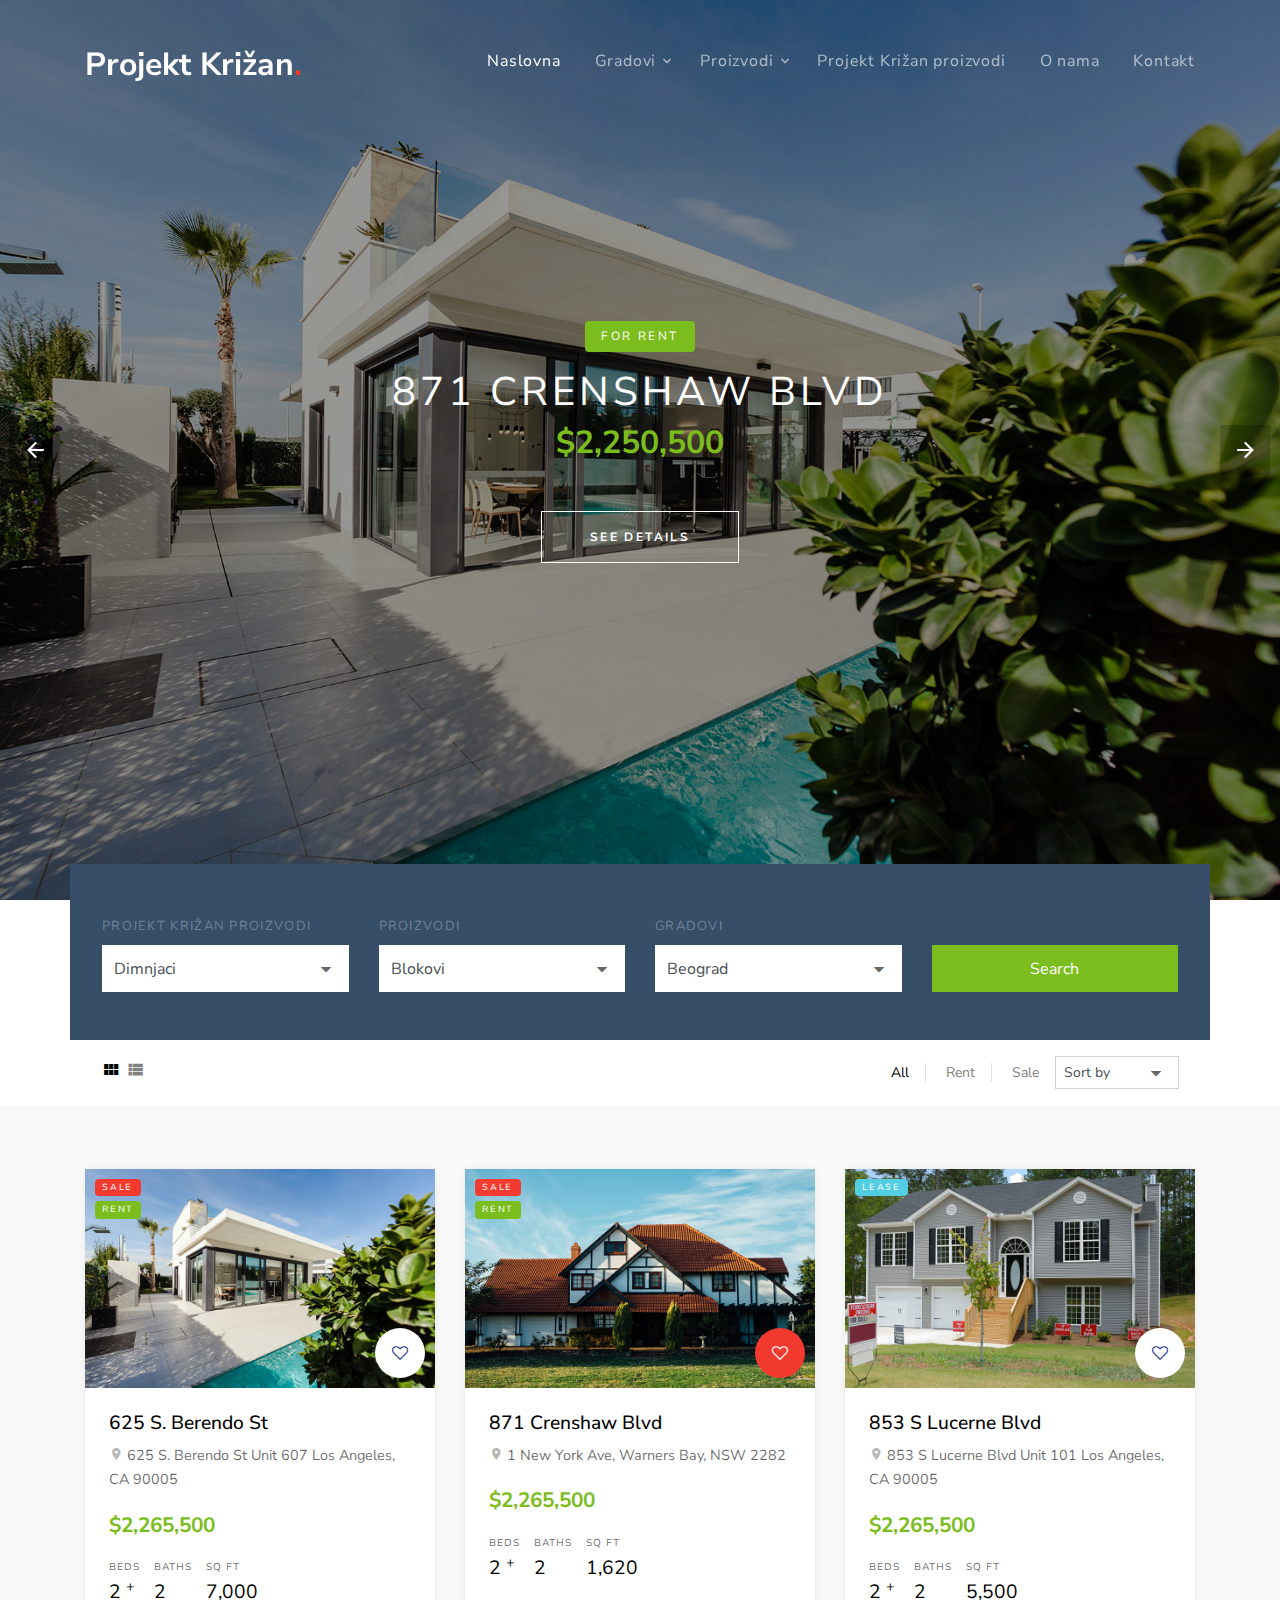
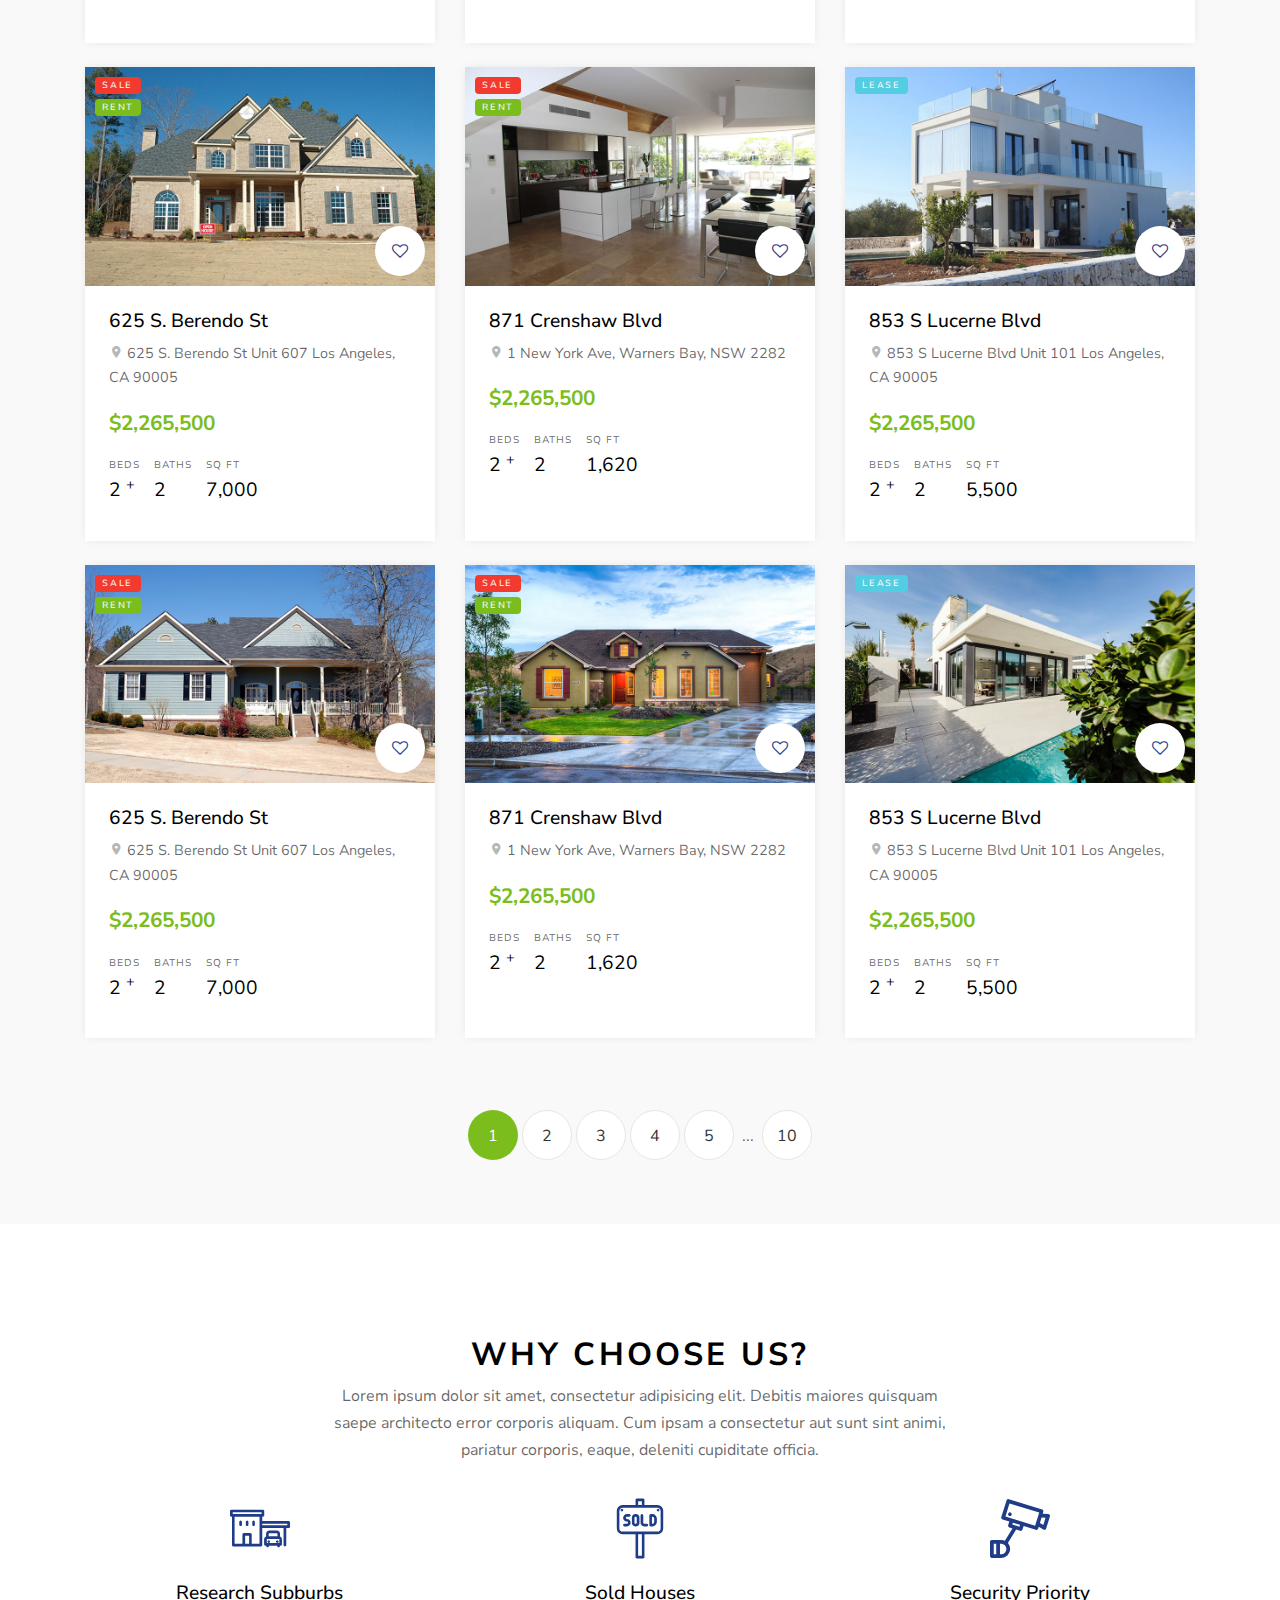
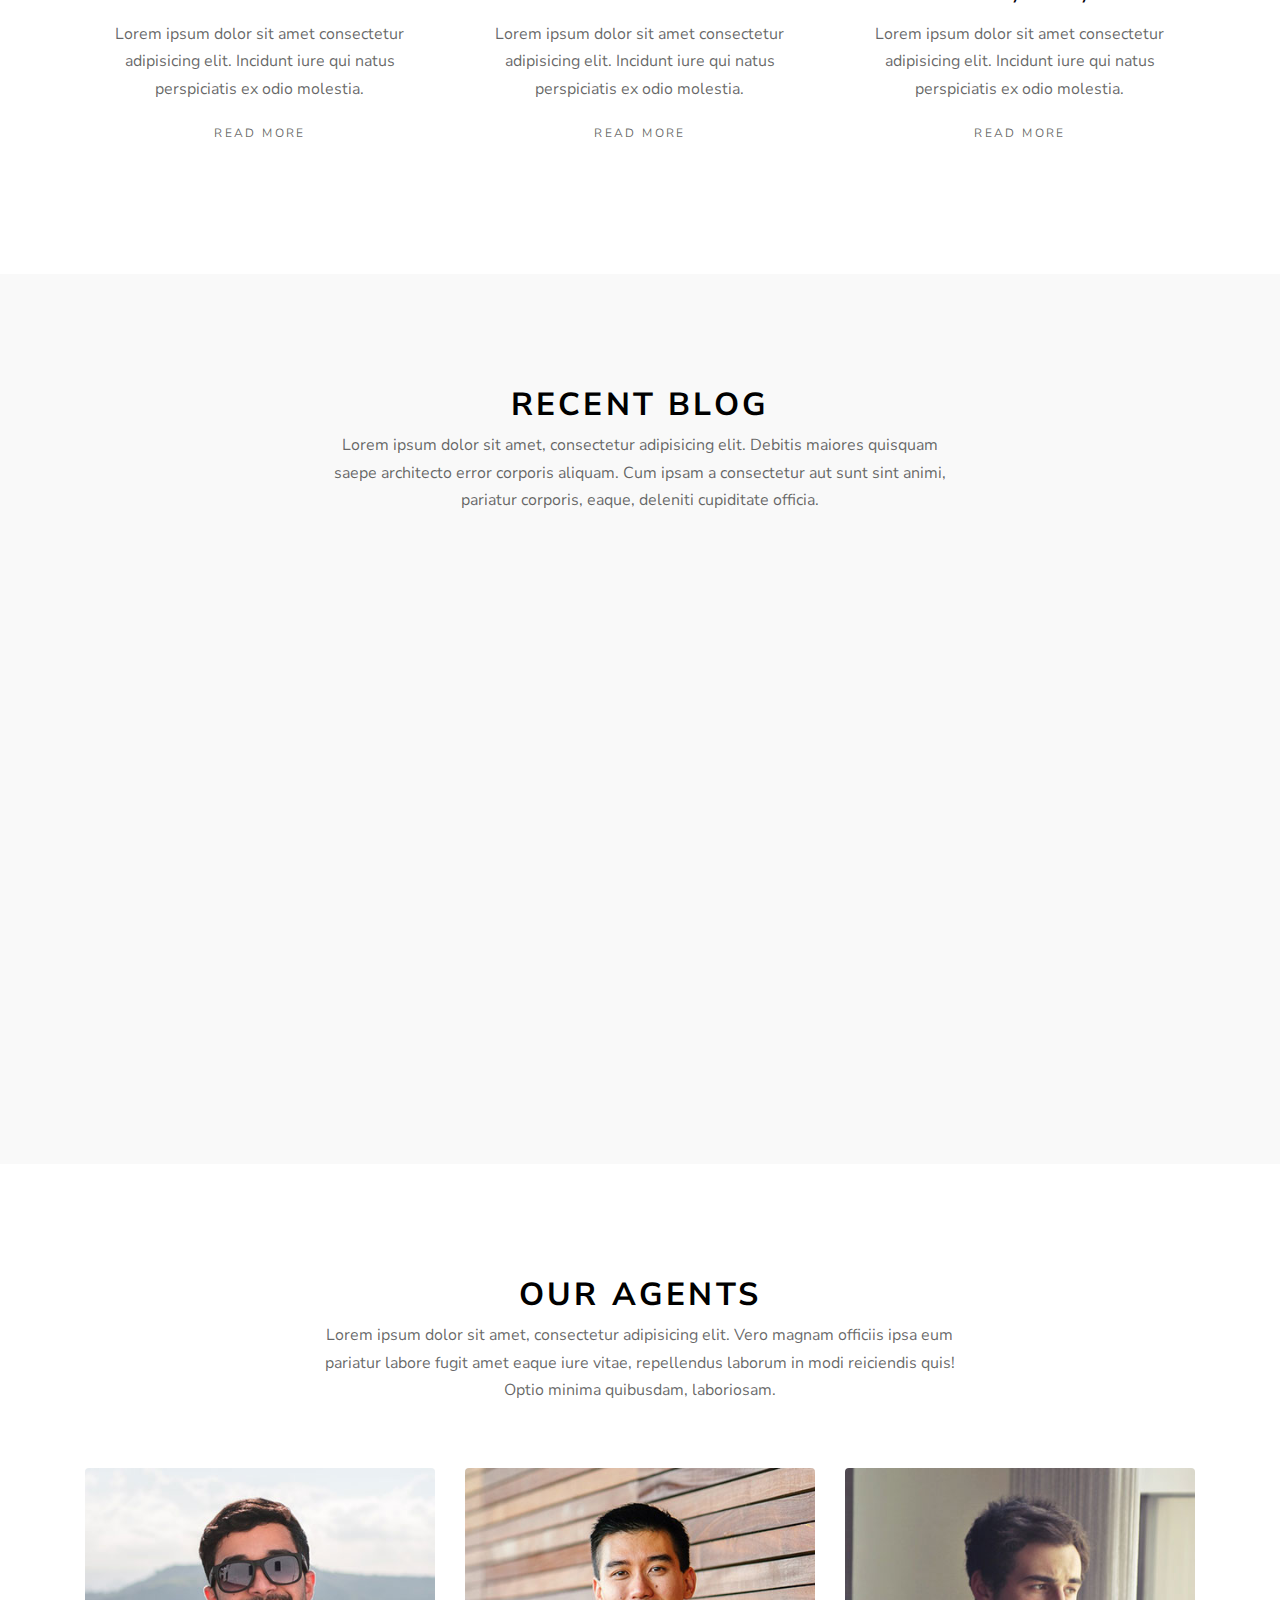
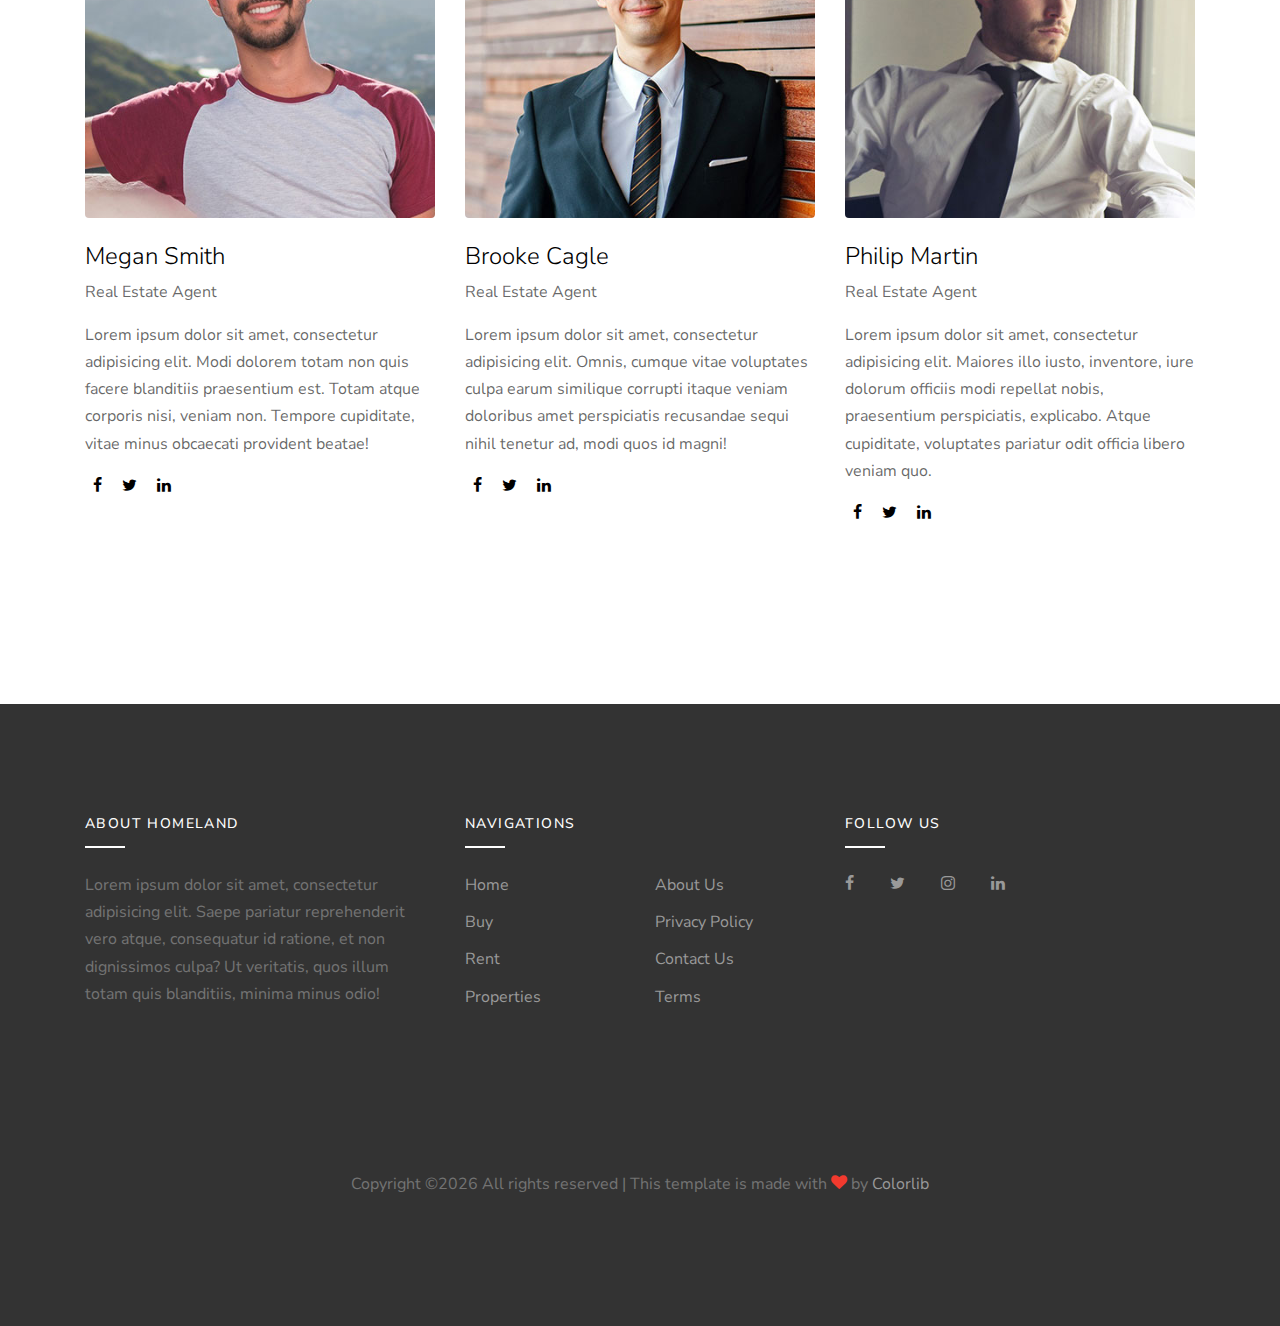
==== commit 81a11b1b: "First commit" ====
--- a/index.html
+++ b/index.html
@@ -1,7 +1,7 @@
 <!DOCTYPE html>
 <html lang="en">
   <head>
-    <title>Homeland &mdash; Colorlib Website Template</title>
+    <title>Projekt Križan &mdash; </title>
     <meta charset="utf-8">
     <meta name="viewport" content="width=device-width, initial-scale=1, shrink-to-fit=no">
 
@@ -44,7 +44,7 @@
         <div class="container py-1">
           <div class="row align-items-center">
             <div class="col-8 col-md-8 col-lg-4">
-              <h1 class="mb-0"><a href="index.html" class="text-white h2 mb-0"><strong>Homeland<span class="text-danger">.</span></strong></a></h1>
+              <h1 class="mb-0"><a href="index.html" class="text-white h2 mb-0"><strong>Projekt Križan<span class="text-danger">.</span></strong></a></h1>
             </div>
             <div class="col-4 col-md-4 col-lg-8">
               <nav class="site-navigation text-right text-md-right" role="navigation">
@@ -53,29 +53,36 @@
 
                 <ul class="site-menu js-clone-nav d-none d-lg-block">
                   <li class="active">
-                    <a href="index.html">Home</a>
-                  </li>
-                  <li><a href="buy.html">Buy</a></li>
-                  <li><a href="rent.html">Rent</a></li>
+                    <a href="index.html">Naslovna</a>
+                  </li>
                   <li class="has-children">
-                    <a href="properties.html">Properties</a>
+                    <a href="properties.html">Gradovi</a>
                     <ul class="dropdown arrow-top">
-                      <li><a href="#">Condo</a></li>
-                      <li><a href="#">Property Land</a></li>
-                      <li><a href="#">Commercial Building</a></li>
+                      <li><a href="properties.html">Beograd</a></li>
+                      <li><a href="properties.html">Kraljevo</a></li>
+                      <li><a href="properties.html">Niš</a></li>
+                      <li><a href="properties.html">Prijepolje</a></li>
+                    </ul>
+                  </li>
+                  <li class="has-children">
+                    <a href="buy.html">Proizvodi</a>
+                    <ul class="dropdown arrow-top">
+                      <li><a href="buy.html">Dimnjaci</a></li>
+                      <li><a href="buy.html">Opeka</a></li>
+                      <li><a href="buy.html">Gvožđe</a></li>
                       <li class="has-children">
-                        <a href="#">Sub Menu</a>
+                        <a href="buy.html">Cement</a>
                         <ul class="dropdown">
-                          <li><a href="#">Menu One</a></li>
-                          <li><a href="#">Menu Two</a></li>
-                          <li><a href="#">Menu Three</a></li>
+                          <li><a href="buy.html">Titan</a></li>
+                          <li><a href="buy.html">Ceresit</a></li>
+                          <li><a href="buy.html">Moravacem</a></li>
                         </ul>
                       </li>
                     </ul>
                   </li>
-                  <li><a href="blog.html">Blog</a></li>
-                  <li><a href="about.html">About</a></li>
-                  <li><a href="contact.html">Contact</a></li>
+                  <li><a href="about.html">Projekt Križan proizvodi</a></li>
+                  <li><a href="blog.html">O nama</a></li>
+                  <li><a href="contact.html">Kontakt</a></li>
                 </ul>
               </nav>
             </div>
@@ -123,37 +130,37 @@
           <form class="form-search col-md-12" style="margin-top: -100px;">
             <div class="row  align-items-end">
               <div class="col-md-3">
-                <label for="list-types">Listing Types</label>
+                <label for="list-types">Projekt Križan proizvodi</label>
                 <div class="select-wrap">
                   <span class="icon icon-arrow_drop_down"></span>
                   <select name="list-types" id="list-types" class="form-control d-block rounded-0">
-                    <option value="">Condo</option>
-                    <option value="">Commercial Building</option>
-                    <option value="">Land Property</option>
+                    <option value="">Dimnjaci</option>
+                    <option value="">Klime</option>
+                    <option value="">Krovni prozori</option>
                   </select>
                 </div>
               </div>
               <div class="col-md-3">
-                <label for="offer-types">Offer Type</label>
+                <label for="offer-types">Proizvodi</label>
                 <div class="select-wrap">
                   <span class="icon icon-arrow_drop_down"></span>
                   <select name="offer-types" id="offer-types" class="form-control d-block rounded-0">
-                    <option value="">For Sale</option>
-                    <option value="">For Rent</option>
-                    <option value="">For Lease</option>
+                    <option value="">Blokovi</option>
+                    <option value="">Dimnjaci</option>
+                    <option value="">Cement</option>
                   </select>
                 </div>
               </div>
               <div class="col-md-3">
-                <label for="select-city">Select City</label>
+                <label for="select-city">Gradovi</label>
                 <div class="select-wrap">
                   <span class="icon icon-arrow_drop_down"></span>
                   <select name="select-city" id="select-city" class="form-control d-block rounded-0">
-                    <option value="">New York</option>
-                    <option value="">Brooklyn</option>
-                    <option value="">London</option>
-                    <option value="">Japan</option>
-                    <option value="">Philippines</option>
+                    <option value="">Beograd</option>
+                    <option value="">Kraljevo</option>
+                    <option value="">Prijepolje</option>
+                    <option value="">Niš</option>
+                    <option value="">Novi Sad</option>
                   </select>
                 </div>
               </div>
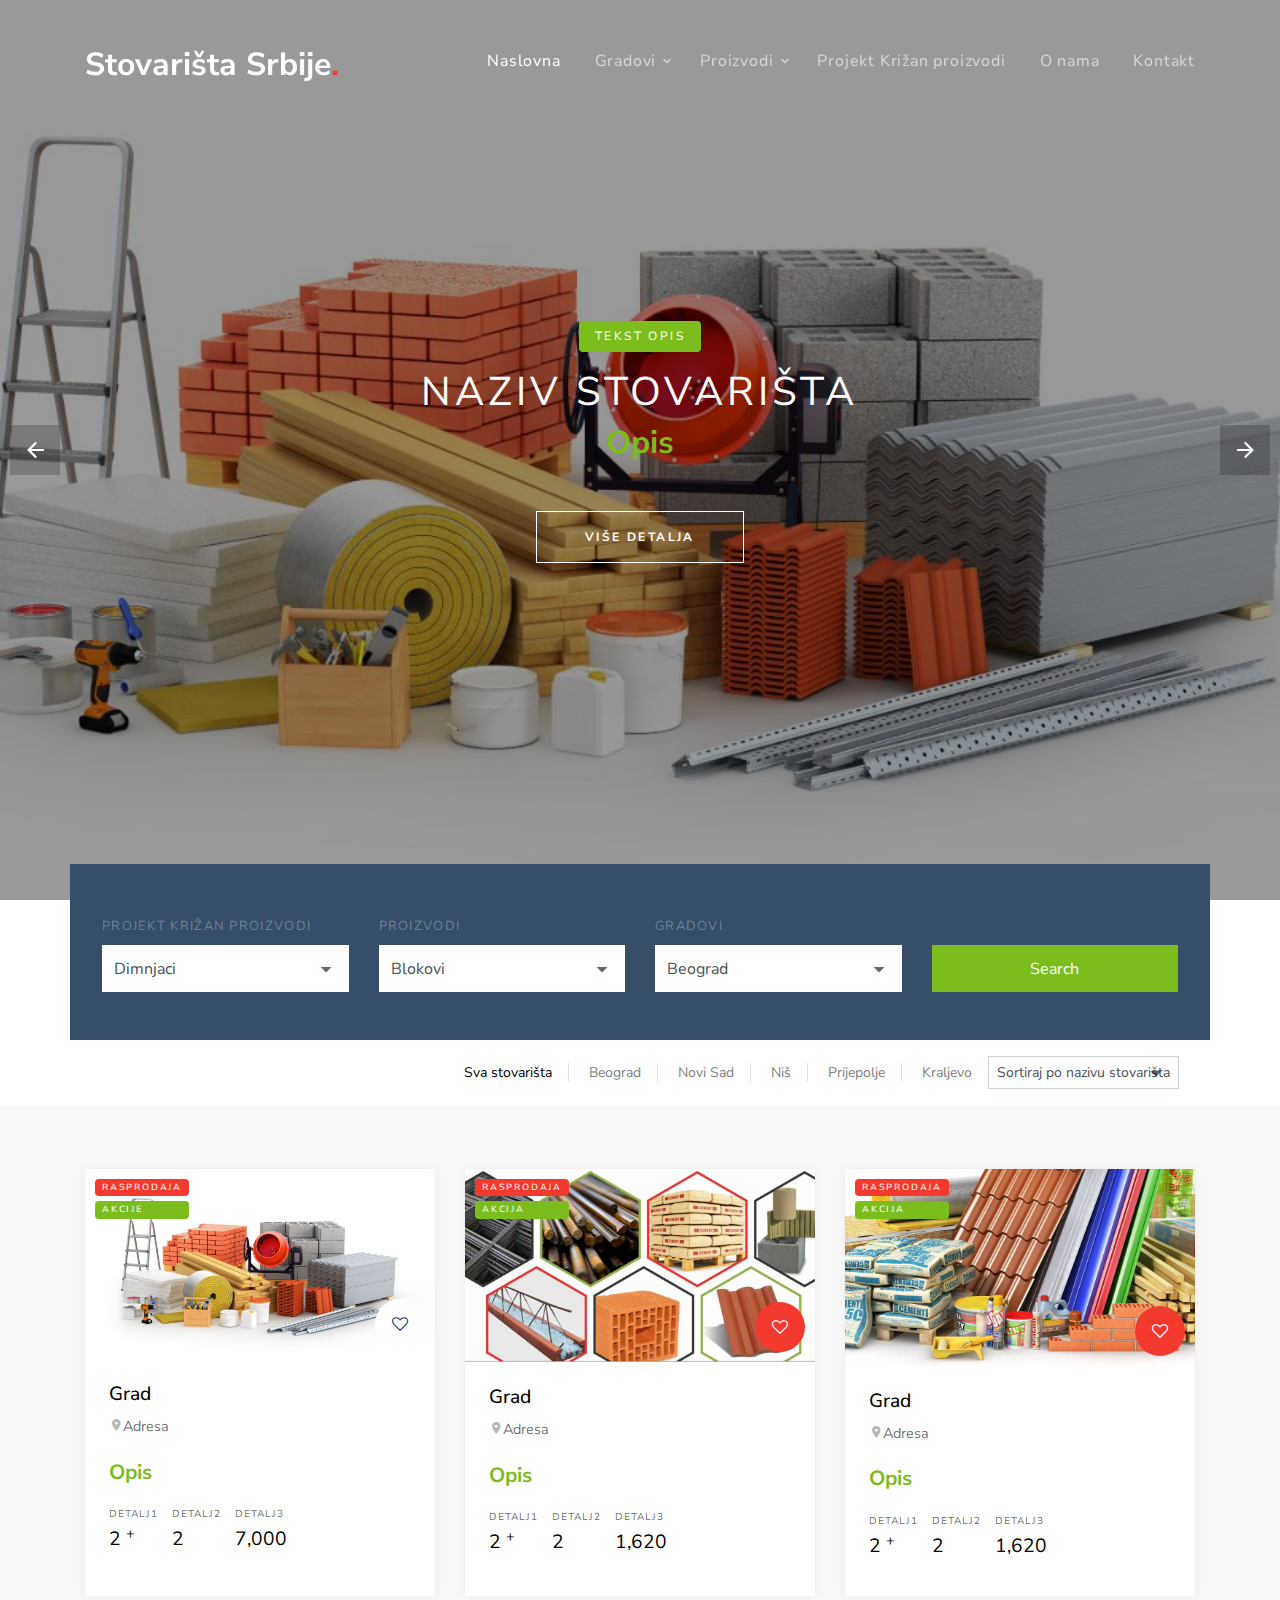
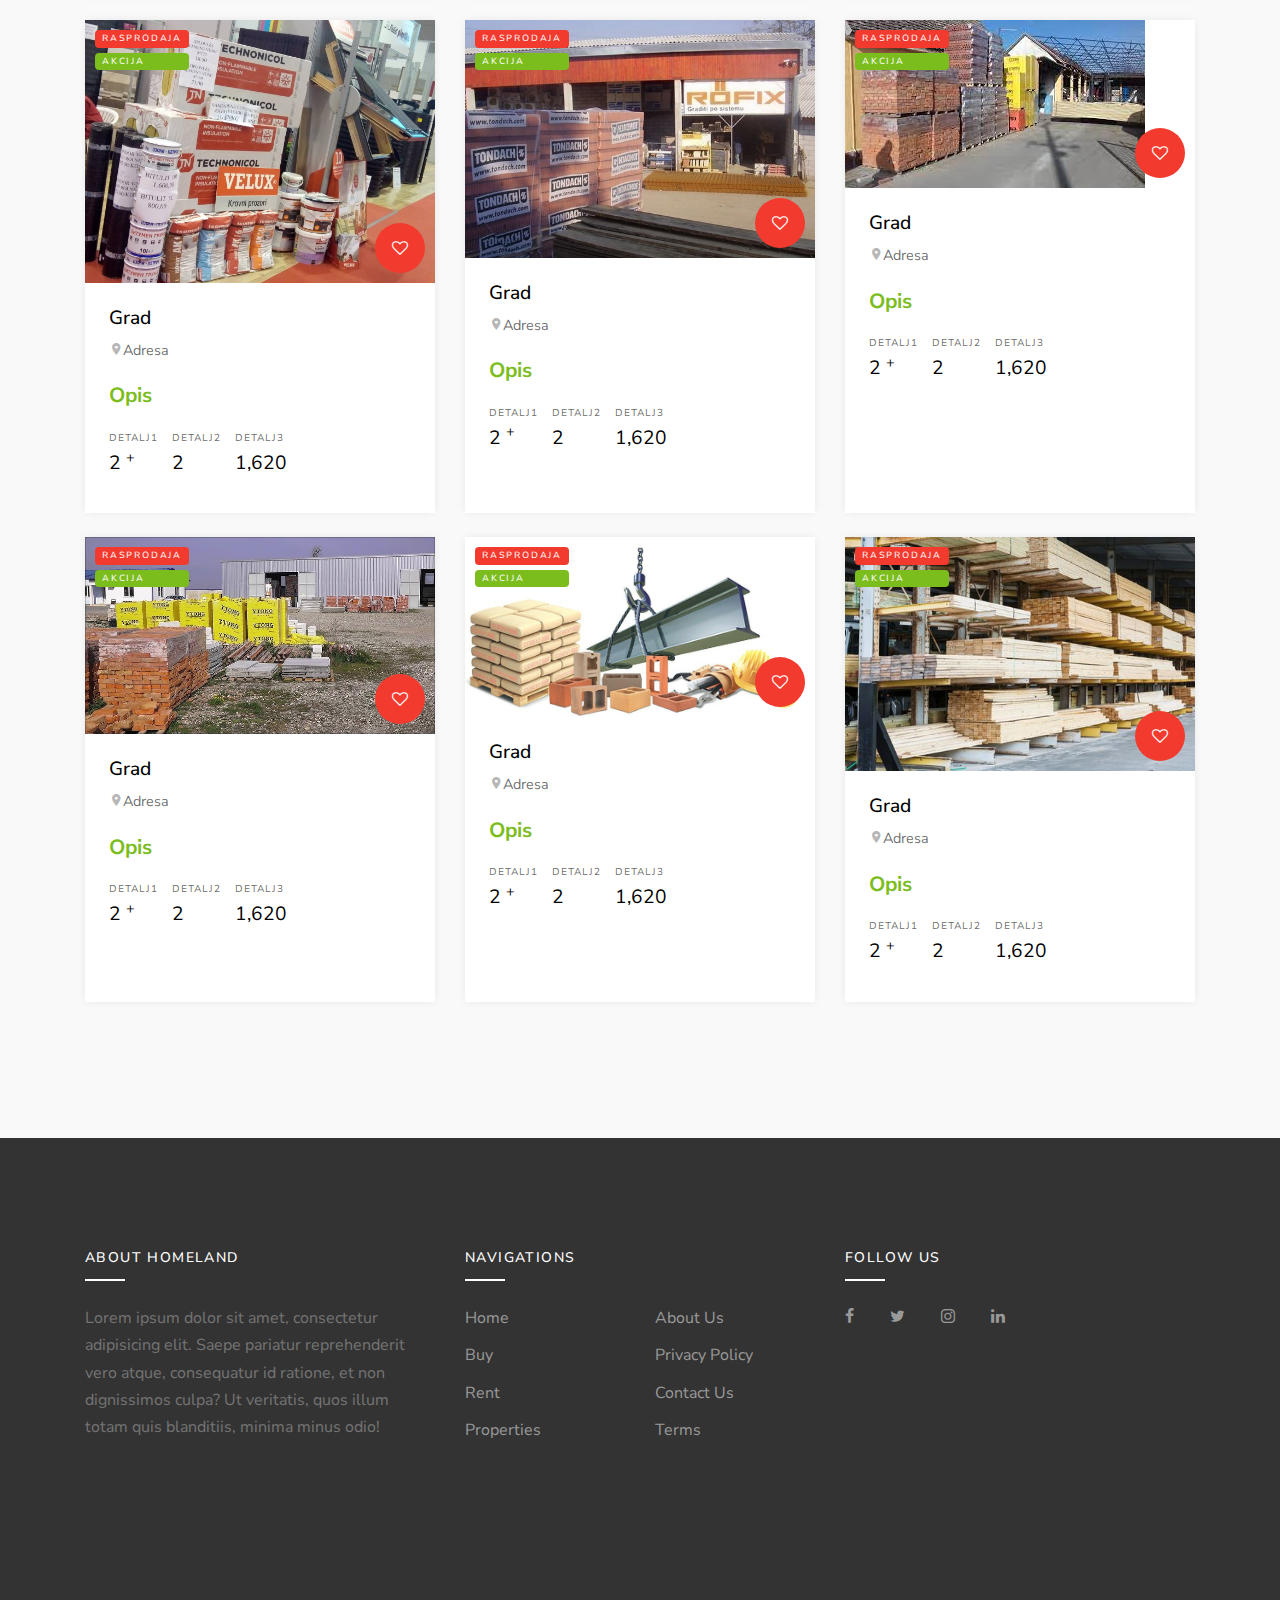
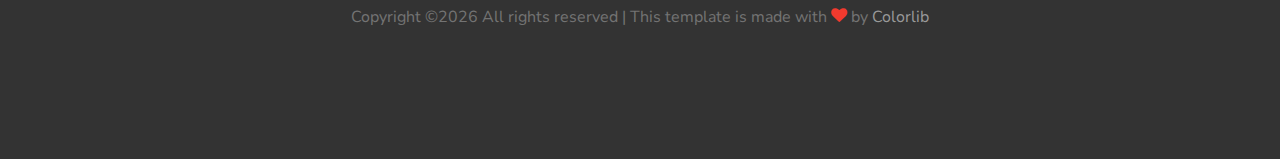
==== commit e6737b50: "Updated all pages" ====
--- a/index.html
+++ b/index.html
@@ -1,7 +1,7 @@
 <!DOCTYPE html>
 <html lang="en">
   <head>
-    <title>Projekt Križan &mdash; </title>
+    <title>Stovarišta Srbije &mdash; Projekt Križan</title>
     <meta charset="utf-8">
     <meta name="viewport" content="width=device-width, initial-scale=1, shrink-to-fit=no">
 
@@ -44,7 +44,7 @@
         <div class="container py-1">
           <div class="row align-items-center">
             <div class="col-8 col-md-8 col-lg-4">
-              <h1 class="mb-0"><a href="index.html" class="text-white h2 mb-0"><strong>Projekt Križan<span class="text-danger">.</span></strong></a></h1>
+              <h1 class="mb-0"><a href="index.html" class="text-white h2 mb-0"><strong>Stovarišta Srbije<span class="text-danger">.</span></strong></a></h1>
             </div>
             <div class="col-4 col-md-4 col-lg-8">
               <nav class="site-navigation text-right text-md-right" role="navigation">
@@ -95,27 +95,40 @@
 
     <div class="slide-one-item home-slider owl-carousel">
 
-      <div class="site-blocks-cover overlay" style="background-image: url(images/hero_bg_1.jpg);" data-aos="fade" data-stellar-background-ratio="0.5">
+      <div class="site-blocks-cover overlay" style="background-image: url(images/Carousel1.jfif);" data-aos="fade" data-stellar-background-ratio="0.5">
         <div class="container">
           <div class="row align-items-center justify-content-center text-center">
             <div class="col-md-10">
-              <span class="d-inline-block bg-success text-white px-3 mb-3 property-offer-type rounded">For Rent</span>
-              <h1 class="mb-2">871 Crenshaw Blvd</h1>
-              <p class="mb-5"><strong class="h2 text-success font-weight-bold">$2,250,500</strong></p>
-              <p><a href="#" class="btn btn-white btn-outline-white py-3 px-5 rounded-0 btn-2">See Details</a></p>
+              <span class="d-inline-block bg-success text-white px-3 mb-3 property-offer-type rounded">Tekst opis</span>
+              <h1 class="mb-2">Naziv stovarišta</h1>
+              <p class="mb-5"><strong class="h2 text-success font-weight-bold">Opis</strong></p>
+              <p><a href="#" class="btn btn-white btn-outline-white py-3 px-5 rounded-0 btn-2">Više detalja</a></p>
             </div>
           </div>
         </div>
       </div>  
 
-      <div class="site-blocks-cover overlay" style="background-image: url(images/hero_bg_2.jpg);" data-aos="fade" data-stellar-background-ratio="0.5">
+      <div class="site-blocks-cover overlay" style="background-image: url(images/Carousel2.jfif);" data-aos="fade" data-stellar-background-ratio="0.5">
         <div class="container">
           <div class="row align-items-center justify-content-center text-center">
             <div class="col-md-10">
-              <span class="d-inline-block bg-danger text-white px-3 mb-3 property-offer-type rounded">For Sale</span>
-              <h1 class="mb-2">625 S. Berendo St</h1>
-              <p class="mb-5"><strong class="h2 text-success font-weight-bold">$1,000,500</strong></p>
-              <p><a href="#" class="btn btn-white btn-outline-white py-3 px-5 rounded-0 btn-2">See Details</a></p>
+              <span class="d-inline-block bg-danger text-white px-3 mb-3 property-offer-type rounded">Tekst opis</span>
+              <h1 class="mb-2">Naziv stovarišta</h1>
+              <p class="mb-5"><strong class="h2 text-success font-weight-bold">Opis</strong></p>
+              <p><a href="#" class="btn btn-white btn-outline-white py-3 px-5 rounded-0 btn-2">Više detalja</a></p>
+            </div>
+          </div>
+        </div>
+      </div>  
+
+      <div class="site-blocks-cover overlay" style="background-image: url(images/Carousel3.jfif);" data-aos="fade" data-stellar-background-ratio="0.5">
+        <div class="container">
+          <div class="row align-items-center justify-content-center text-center">
+            <div class="col-md-10">
+              <span class="d-inline-block bg-danger text-white px-3 mb-3 property-offer-type rounded">Tekst opis</span>
+              <h1 class="mb-2">Naziv stovarišta</h1>
+              <p class="mb-5"><strong class="h2 text-success font-weight-bold">Opis</strong></p>
+              <p><a href="#" class="btn btn-white btn-outline-white py-3 px-5 rounded-0 btn-2">Više detalja</a></p>
             </div>
           </div>
         </div>
@@ -174,25 +187,28 @@
         <div class="row">
           <div class="col-md-12">
             <div class="view-options bg-white py-3 px-3 d-md-flex align-items-center">
-              <div class="mr-auto">
+              <!--<div class="mr-auto">
                 <a href="index.html" class="icon-view view-module active"><span class="icon-view_module"></span></a>
                 <a href="view-list.html" class="icon-view view-list"><span class="icon-view_list"></span></a>
                 
-              </div>
+              </div>-->
               <div class="ml-auto d-flex align-items-center">
                 <div>
-                  <a href="#" class="view-list px-3 border-right active">All</a>
-                  <a href="#" class="view-list px-3 border-right">Rent</a>
-                  <a href="#" class="view-list px-3">Sale</a>
+                  <a href="#" class="view-list px-3 border-right active">Sva stovarišta</a>
+                  <a href="#" class="view-list px-3 border-right">Beograd</a>
+                  <a href="#" class="view-list px-3 border-right">Novi Sad</a>
+                  <a href="#" class="view-list px-3 border-right">Niš</a>
+                  <a href="#" class="view-list px-3 border-right">Prijepolje</a>
+                  <a href="#" class="view-list px-3">Kraljevo</a>
                 </div>
 
 
                 <div class="select-wrap">
                   <span class="icon icon-arrow_drop_down"></span>
                   <select class="form-control form-control-sm d-block rounded-0">
-                    <option value="">Sort by</option>
-                    <option value="">Price Ascending</option>
-                    <option value="">Price Descending</option>
+                    <option value="">Sortiraj po nazivu stovarišta</option>
+                    <option value="">Rastuće</option>
+                    <option value="">Opadajuće</option>
                   </select>
                 </div>
               </div>
@@ -211,29 +227,29 @@
             <div class="property-entry h-100">
               <a href="property-details.html" class="property-thumbnail">
                 <div class="offer-type-wrap">
-                  <span class="offer-type bg-danger">Sale</span>
-                  <span class="offer-type bg-success">Rent</span>
-                </div>
-                <img src="images/img_1.jpg" alt="Image" class="img-fluid">
+                  <span class="offer-type bg-danger">Rasprodaja</span>
+                  <span class="offer-type bg-success">Akcije</span>
+                </div>
+                <img src="images/Carousel1.jfif" alt="Image" class="img-fluid">
               </a>
               <div class="p-4 property-body">
                 <a href="#" class="property-favorite"><span class="icon-heart-o"></span></a>
-                <h2 class="property-title"><a href="property-details.html">625 S. Berendo St</a></h2>
-                <span class="property-location d-block mb-3"><span class="property-icon icon-room"></span> 625 S. Berendo St Unit 607 Los Angeles, CA 90005</span>
-                <strong class="property-price text-primary mb-3 d-block text-success">$2,265,500</strong>
+                <h2 class="property-title"><a href="property-details.html">Grad</a></h2>
+                <span class="property-location d-block mb-3"><span class="property-icon icon-room"></span>Adresa</span>
+                <strong class="property-price text-primary mb-3 d-block text-success">Opis</strong>
                 <ul class="property-specs-wrap mb-3 mb-lg-0">
                   <li>
-                    <span class="property-specs">Beds</span>
+                    <span class="property-specs">Detalj1</span>
                     <span class="property-specs-number">2 <sup>+</sup></span>
                     
                   </li>
                   <li>
-                    <span class="property-specs">Baths</span>
+                    <span class="property-specs">Detalj2</span>
                     <span class="property-specs-number">2</span>
                     
                   </li>
                   <li>
-                    <span class="property-specs">SQ FT</span>
+                    <span class="property-specs">Detalj3</span>
                     <span class="property-specs-number">7,000</span>
                     
                   </li>
@@ -247,29 +263,29 @@
             <div class="property-entry h-100">
               <a href="property-details.html" class="property-thumbnail">
                 <div class="offer-type-wrap">
-                  <span class="offer-type bg-danger">Sale</span>
-                  <span class="offer-type bg-success">Rent</span>
-                </div>
-                <img src="images/img_2.jpg" alt="Image" class="img-fluid">
+                  <span class="offer-type bg-danger">Rasprodaja</span>
+                  <span class="offer-type bg-success">Akcija</span>
+                </div>
+                <img src="images/Carousel2.jfif" alt="Image" class="img-fluid">
               </a>
               <div class="p-4 property-body">
                 <a href="#" class="property-favorite active"><span class="icon-heart-o"></span></a>
-                <h2 class="property-title"><a href="property-details.html">871 Crenshaw Blvd</a></h2>
-                <span class="property-location d-block mb-3"><span class="property-icon icon-room"></span> 1 New York Ave, Warners Bay, NSW 2282</span>
-                <strong class="property-price text-primary mb-3 d-block text-success">$2,265,500</strong>
+                <h2 class="property-title"><a href="property-details.html">Grad</a></h2>
+                <span class="property-location d-block mb-3"><span class="property-icon icon-room"></span>Adresa</span>
+                <strong class="property-price text-primary mb-3 d-block text-success">Opis</strong>
                 <ul class="property-specs-wrap mb-3 mb-lg-0">
                   <li>
-                    <span class="property-specs">Beds</span>
+                    <span class="property-specs">Detalj1</span>
                     <span class="property-specs-number">2 <sup>+</sup></span>
                     
                   </li>
                   <li>
-                    <span class="property-specs">Baths</span>
+                    <span class="property-specs">Detalj2</span>
                     <span class="property-specs-number">2</span>
                     
                   </li>
                   <li>
-                    <span class="property-specs">SQ FT</span>
+                    <span class="property-specs">Detalj3</span>
                     <span class="property-specs-number">1,620</span>
                     
                   </li>
@@ -283,29 +299,30 @@
             <div class="property-entry h-100">
               <a href="property-details.html" class="property-thumbnail">
                 <div class="offer-type-wrap">
-                  <span class="offer-type bg-info">Lease</span>
-                </div>
-                <img src="images/img_3.jpg" alt="Image" class="img-fluid">
+                  <span class="offer-type bg-danger">Rasprodaja</span>
+                  <span class="offer-type bg-success">Akcija</span>
+                </div>
+                <img src="images/Carousel3.jfif" alt="Image" class="img-fluid">
               </a>
               <div class="p-4 property-body">
-                <a href="#" class="property-favorite"><span class="icon-heart-o"></span></a>
-                <h2 class="property-title"><a href="property-details.html">853 S Lucerne Blvd</a></h2>
-                <span class="property-location d-block mb-3"><span class="property-icon icon-room"></span> 853 S Lucerne Blvd Unit 101 Los Angeles, CA 90005</span>
-                <strong class="property-price text-primary mb-3 d-block text-success">$2,265,500</strong>
+                <a href="#" class="property-favorite active"><span class="icon-heart-o"></span></a>
+                <h2 class="property-title"><a href="property-details.html">Grad</a></h2>
+                <span class="property-location d-block mb-3"><span class="property-icon icon-room"></span>Adresa</span>
+                <strong class="property-price text-primary mb-3 d-block text-success">Opis</strong>
                 <ul class="property-specs-wrap mb-3 mb-lg-0">
                   <li>
-                    <span class="property-specs">Beds</span>
+                    <span class="property-specs">Detalj1</span>
                     <span class="property-specs-number">2 <sup>+</sup></span>
                     
                   </li>
                   <li>
-                    <span class="property-specs">Baths</span>
+                    <span class="property-specs">Detalj2</span>
                     <span class="property-specs-number">2</span>
                     
                   </li>
                   <li>
-                    <span class="property-specs">SQ FT</span>
-                    <span class="property-specs-number">5,500</span>
+                    <span class="property-specs">Detalj3</span>
+                    <span class="property-specs-number">1,620</span>
                     
                   </li>
                 </ul>
@@ -318,30 +335,30 @@
             <div class="property-entry h-100">
               <a href="property-details.html" class="property-thumbnail">
                 <div class="offer-type-wrap">
-                  <span class="offer-type bg-danger">Sale</span>
-                  <span class="offer-type bg-success">Rent</span>
-                </div>
-                <img src="images/img_4.jpg" alt="Image" class="img-fluid">
+                  <span class="offer-type bg-danger">Rasprodaja</span>
+                  <span class="offer-type bg-success">Akcija</span>
+                </div>
+                <img src="images/Stovariste1.jpg" alt="Image" class="img-fluid">
               </a>
               <div class="p-4 property-body">
-                <a href="#" class="property-favorite"><span class="icon-heart-o"></span></a>
-                <h2 class="property-title"><a href="property-details.html">625 S. Berendo St</a></h2>
-                <span class="property-location d-block mb-3"><span class="property-icon icon-room"></span> 625 S. Berendo St Unit 607 Los Angeles, CA 90005</span>
-                <strong class="property-price text-primary mb-3 d-block text-success">$2,265,500</strong>
+                <a href="#" class="property-favorite active"><span class="icon-heart-o"></span></a>
+                <h2 class="property-title"><a href="property-details.html">Grad</a></h2>
+                <span class="property-location d-block mb-3"><span class="property-icon icon-room"></span>Adresa</span>
+                <strong class="property-price text-primary mb-3 d-block text-success">Opis</strong>
                 <ul class="property-specs-wrap mb-3 mb-lg-0">
                   <li>
-                    <span class="property-specs">Beds</span>
+                    <span class="property-specs">Detalj1</span>
                     <span class="property-specs-number">2 <sup>+</sup></span>
                     
                   </li>
                   <li>
-                    <span class="property-specs">Baths</span>
+                    <span class="property-specs">Detalj2</span>
                     <span class="property-specs-number">2</span>
                     
                   </li>
                   <li>
-                    <span class="property-specs">SQ FT</span>
-                    <span class="property-specs-number">7,000</span>
+                    <span class="property-specs">Detalj3</span>
+                    <span class="property-specs-number">1,620</span>
                     
                   </li>
                 </ul>
@@ -354,29 +371,29 @@
             <div class="property-entry h-100">
               <a href="property-details.html" class="property-thumbnail">
                 <div class="offer-type-wrap">
-                  <span class="offer-type bg-danger">Sale</span>
-                  <span class="offer-type bg-success">Rent</span>
-                </div>
-                <img src="images/img_5.jpg" alt="Image" class="img-fluid">
+                  <span class="offer-type bg-danger">Rasprodaja</span>
+                  <span class="offer-type bg-success">Akcija</span>
+                </div>
+                <img src="images/Stovariste2.jpg" alt="Image" class="img-fluid">
               </a>
               <div class="p-4 property-body">
-                <a href="#" class="property-favorite"><span class="icon-heart-o"></span></a>
-                <h2 class="property-title"><a href="property-details.html">871 Crenshaw Blvd</a></h2>
-                <span class="property-location d-block mb-3"><span class="property-icon icon-room"></span> 1 New York Ave, Warners Bay, NSW 2282</span>
-                <strong class="property-price text-primary mb-3 d-block text-success">$2,265,500</strong>
+                <a href="#" class="property-favorite active"><span class="icon-heart-o"></span></a>
+                <h2 class="property-title"><a href="property-details.html">Grad</a></h2>
+                <span class="property-location d-block mb-3"><span class="property-icon icon-room"></span>Adresa</span>
+                <strong class="property-price text-primary mb-3 d-block text-success">Opis</strong>
                 <ul class="property-specs-wrap mb-3 mb-lg-0">
                   <li>
-                    <span class="property-specs">Beds</span>
+                    <span class="property-specs">Detalj1</span>
                     <span class="property-specs-number">2 <sup>+</sup></span>
                     
                   </li>
                   <li>
-                    <span class="property-specs">Baths</span>
+                    <span class="property-specs">Detalj2</span>
                     <span class="property-specs-number">2</span>
                     
                   </li>
                   <li>
-                    <span class="property-specs">SQ FT</span>
+                    <span class="property-specs">Detalj3</span>
                     <span class="property-specs-number">1,620</span>
                     
                   </li>
@@ -390,29 +407,30 @@
             <div class="property-entry h-100">
               <a href="property-details.html" class="property-thumbnail">
                 <div class="offer-type-wrap">
-                  <span class="offer-type bg-info">Lease</span>
-                </div>
-                <img src="images/img_6.jpg" alt="Image" class="img-fluid">
+                  <span class="offer-type bg-danger">Rasprodaja</span>
+                  <span class="offer-type bg-success">Akcija</span>
+                </div>
+                <img src="images/Stovariste3.jpg" alt="Image" class="img-fluid">
               </a>
               <div class="p-4 property-body">
-                <a href="#" class="property-favorite"><span class="icon-heart-o"></span></a>
-                <h2 class="property-title"><a href="property-details.html">853 S Lucerne Blvd</a></h2>
-                <span class="property-location d-block mb-3"><span class="property-icon icon-room"></span> 853 S Lucerne Blvd Unit 101 Los Angeles, CA 90005</span>
-                <strong class="property-price text-primary mb-3 d-block text-success">$2,265,500</strong>
+                <a href="#" class="property-favorite active"><span class="icon-heart-o"></span></a>
+                <h2 class="property-title"><a href="property-details.html">Grad</a></h2>
+                <span class="property-location d-block mb-3"><span class="property-icon icon-room"></span>Adresa</span>
+                <strong class="property-price text-primary mb-3 d-block text-success">Opis</strong>
                 <ul class="property-specs-wrap mb-3 mb-lg-0">
                   <li>
-                    <span class="property-specs">Beds</span>
+                    <span class="property-specs">Detalj1</span>
                     <span class="property-specs-number">2 <sup>+</sup></span>
                     
                   </li>
                   <li>
-                    <span class="property-specs">Baths</span>
+                    <span class="property-specs">Detalj2</span>
                     <span class="property-specs-number">2</span>
                     
                   </li>
                   <li>
-                    <span class="property-specs">SQ FT</span>
-                    <span class="property-specs-number">5,500</span>
+                    <span class="property-specs">Detalj3</span>
+                    <span class="property-specs-number">1,620</span>
                     
                   </li>
                 </ul>
@@ -425,30 +443,30 @@
             <div class="property-entry h-100">
               <a href="property-details.html" class="property-thumbnail">
                 <div class="offer-type-wrap">
-                  <span class="offer-type bg-danger">Sale</span>
-                  <span class="offer-type bg-success">Rent</span>
-                </div>
-                <img src="images/img_7.jpg" alt="Image" class="img-fluid">
+                  <span class="offer-type bg-danger">Rasprodaja</span>
+                  <span class="offer-type bg-success">Akcija</span>
+                </div>
+                <img src="images/Stovariste4.jpg" alt="Image" class="img-fluid">
               </a>
               <div class="p-4 property-body">
-                <a href="#" class="property-favorite"><span class="icon-heart-o"></span></a>
-                <h2 class="property-title"><a href="property-details.html">625 S. Berendo St</a></h2>
-                <span class="property-location d-block mb-3"><span class="property-icon icon-room"></span> 625 S. Berendo St Unit 607 Los Angeles, CA 90005</span>
-                <strong class="property-price text-primary mb-3 d-block text-success">$2,265,500</strong>
+                <a href="#" class="property-favorite active"><span class="icon-heart-o"></span></a>
+                <h2 class="property-title"><a href="property-details.html">Grad</a></h2>
+                <span class="property-location d-block mb-3"><span class="property-icon icon-room"></span>Adresa</span>
+                <strong class="property-price text-primary mb-3 d-block text-success">Opis</strong>
                 <ul class="property-specs-wrap mb-3 mb-lg-0">
                   <li>
-                    <span class="property-specs">Beds</span>
+                    <span class="property-specs">Detalj1</span>
                     <span class="property-specs-number">2 <sup>+</sup></span>
                     
                   </li>
                   <li>
-                    <span class="property-specs">Baths</span>
+                    <span class="property-specs">Detalj2</span>
                     <span class="property-specs-number">2</span>
                     
                   </li>
                   <li>
-                    <span class="property-specs">SQ FT</span>
-                    <span class="property-specs-number">7,000</span>
+                    <span class="property-specs">Detalj3</span>
+                    <span class="property-specs-number">1,620</span>
                     
                   </li>
                 </ul>
@@ -461,29 +479,29 @@
             <div class="property-entry h-100">
               <a href="property-details.html" class="property-thumbnail">
                 <div class="offer-type-wrap">
-                  <span class="offer-type bg-danger">Sale</span>
-                  <span class="offer-type bg-success">Rent</span>
-                </div>
-                <img src="images/img_8.jpg" alt="Image" class="img-fluid">
+                  <span class="offer-type bg-danger">Rasprodaja</span>
+                  <span class="offer-type bg-success">Akcija</span>
+                </div>
+                <img src="images/Stovariste5.jpg" alt="Image" class="img-fluid">
               </a>
               <div class="p-4 property-body">
-                <a href="#" class="property-favorite"><span class="icon-heart-o"></span></a>
-                <h2 class="property-title"><a href="property-details.html">871 Crenshaw Blvd</a></h2>
-                <span class="property-location d-block mb-3"><span class="property-icon icon-room"></span> 1 New York Ave, Warners Bay, NSW 2282</span>
-                <strong class="property-price text-primary mb-3 d-block text-success">$2,265,500</strong>
+                <a href="#" class="property-favorite active"><span class="icon-heart-o"></span></a>
+                <h2 class="property-title"><a href="property-details.html">Grad</a></h2>
+                <span class="property-location d-block mb-3"><span class="property-icon icon-room"></span>Adresa</span>
+                <strong class="property-price text-primary mb-3 d-block text-success">Opis</strong>
                 <ul class="property-specs-wrap mb-3 mb-lg-0">
                   <li>
-                    <span class="property-specs">Beds</span>
+                    <span class="property-specs">Detalj1</span>
                     <span class="property-specs-number">2 <sup>+</sup></span>
                     
                   </li>
                   <li>
-                    <span class="property-specs">Baths</span>
+                    <span class="property-specs">Detalj2</span>
                     <span class="property-specs-number">2</span>
                     
                   </li>
                   <li>
-                    <span class="property-specs">SQ FT</span>
+                    <span class="property-specs">Detalj3</span>
                     <span class="property-specs-number">1,620</span>
                     
                   </li>
@@ -497,38 +515,40 @@
             <div class="property-entry h-100">
               <a href="property-details.html" class="property-thumbnail">
                 <div class="offer-type-wrap">
-                  <span class="offer-type bg-info">Lease</span>
-                </div>
-                <img src="images/img_1.jpg" alt="Image" class="img-fluid">
+                  <span class="offer-type bg-danger">Rasprodaja</span>
+                  <span class="offer-type bg-success">Akcija</span>
+                </div>
+                <img src="images/Stovariste6.jpg" alt="Image" class="img-fluid">
               </a>
               <div class="p-4 property-body">
-                <a href="#" class="property-favorite"><span class="icon-heart-o"></span></a>
-                <h2 class="property-title"><a href="property-details.html">853 S Lucerne Blvd</a></h2>
-                <span class="property-location d-block mb-3"><span class="property-icon icon-room"></span> 853 S Lucerne Blvd Unit 101 Los Angeles, CA 90005</span>
-                <strong class="property-price text-primary mb-3 d-block text-success">$2,265,500</strong>
+                <a href="#" class="property-favorite active"><span class="icon-heart-o"></span></a>
+                <h2 class="property-title"><a href="property-details.html">Grad</a></h2>
+                <span class="property-location d-block mb-3"><span class="property-icon icon-room"></span>Adresa</span>
+                <strong class="property-price text-primary mb-3 d-block text-success">Opis</strong>
                 <ul class="property-specs-wrap mb-3 mb-lg-0">
                   <li>
-                    <span class="property-specs">Beds</span>
+                    <span class="property-specs">Detalj1</span>
                     <span class="property-specs-number">2 <sup>+</sup></span>
                     
                   </li>
                   <li>
-                    <span class="property-specs">Baths</span>
+                    <span class="property-specs">Detalj2</span>
                     <span class="property-specs-number">2</span>
                     
                   </li>
                   <li>
-                    <span class="property-specs">SQ FT</span>
-                    <span class="property-specs-number">5,500</span>
-                    
-                  </li>
-                </ul>
-
-              </div>
-            </div>
-          </div>
-        </div>
-        <div class="row">
+                    <span class="property-specs">Detalj3</span>
+                    <span class="property-specs-number">1,620</span>
+                    
+                  </li>
+                </ul>
+
+              </div>
+            </div>
+          </div>
+          </div>
+        </div>
+        <!--<div class="row">
           <div class="col-md-12 text-center">
             <div class="site-pagination">
               <a href="#" class="active">1</a>
@@ -540,12 +560,12 @@
               <a href="#">10</a>
             </div>
           </div>  
-        </div>
+        </div>-->
         
       </div>
     </div>
 
-    <div class="site-section">
+    <!--<div class="site-section">
       <div class="container">
         <div class="row justify-content-center">
           <div class="col-md-7 text-center">
@@ -583,9 +603,9 @@
           </div>
         </div>
       </div>
-    </div>
-
-    <div class="site-section bg-light">
+    </div> -->
+
+    <!--<div class="site-section bg-light">
       <div class="container">
         <div class="row justify-content-center mb-5">
           <div class="col-md-7 text-center">
@@ -702,7 +722,7 @@
 
         </div>
     </div>
-    </div>
+    </div>-->
     
 
     <footer class="site-footer">
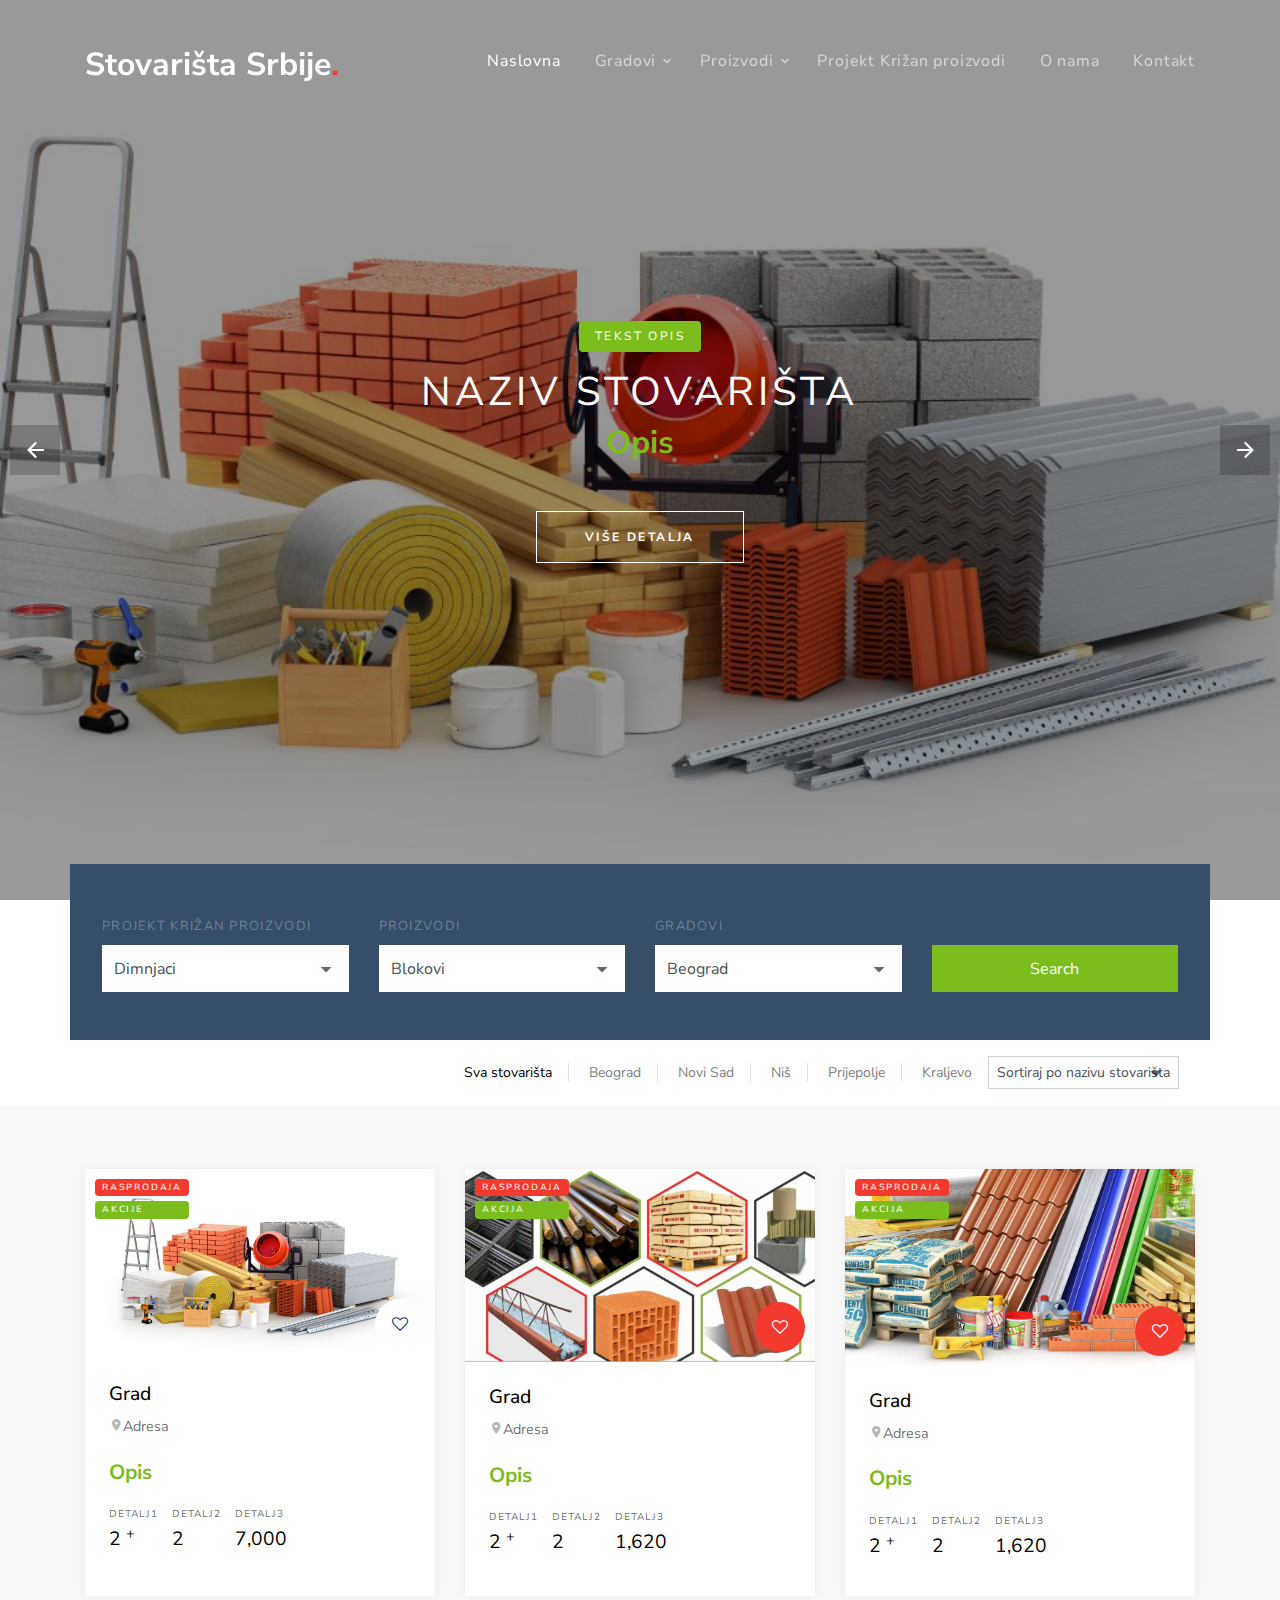
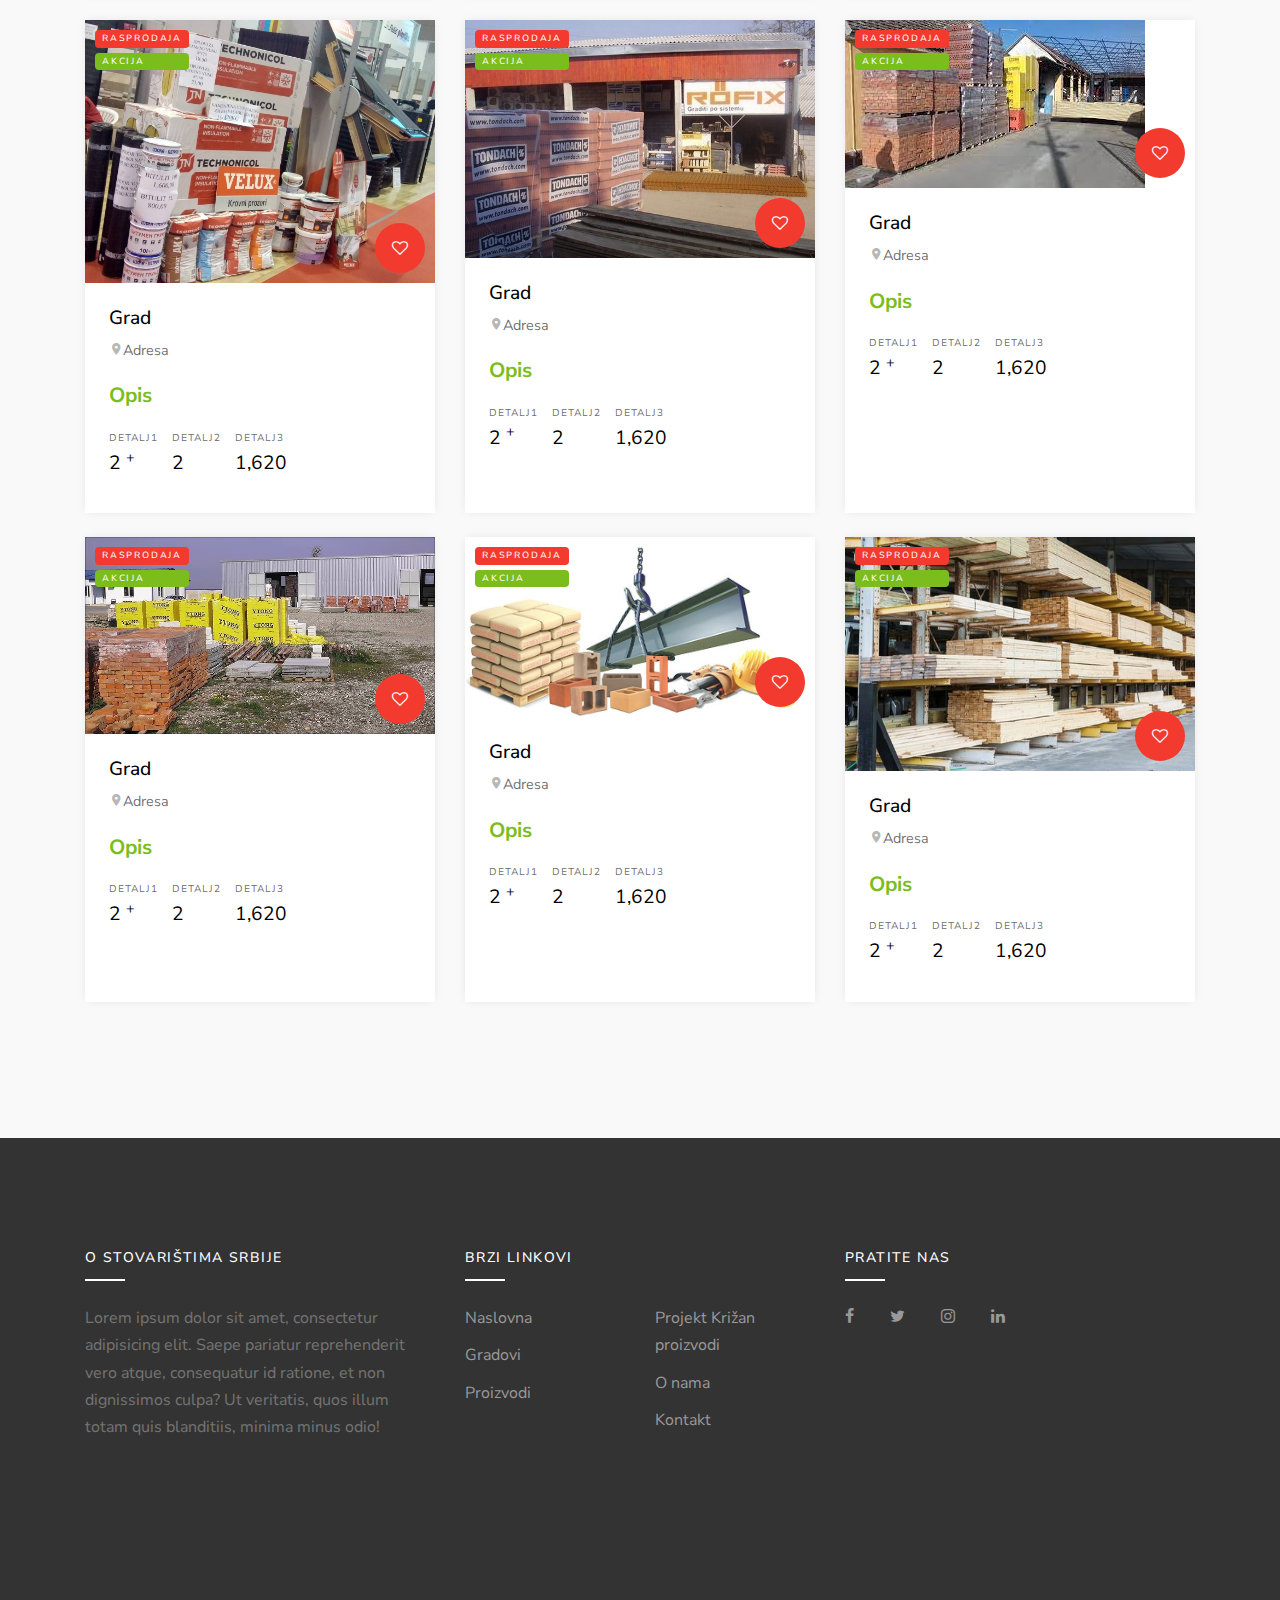
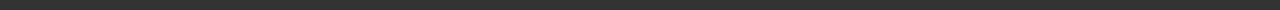
==== commit 6020713e: "Footer finished" ====
--- a/index.html
+++ b/index.html
@@ -730,32 +730,27 @@
         <div class="row">
           <div class="col-lg-4">
             <div class="mb-5">
-              <h3 class="footer-heading mb-4">About Homeland</h3>
+              <h3 class="footer-heading mb-4">O Stovarištima Srbije</h3>
               <p>Lorem ipsum dolor sit amet, consectetur adipisicing elit. Saepe pariatur reprehenderit vero atque, consequatur id ratione, et non dignissimos culpa? Ut veritatis, quos illum totam quis blanditiis, minima minus odio!</p>
             </div>
-
-            
-            
           </div>
           <div class="col-lg-4 mb-5 mb-lg-0">
             <div class="row mb-5">
               <div class="col-md-12">
-                <h3 class="footer-heading mb-4">Navigations</h3>
+                <h3 class="footer-heading mb-4">Brzi linkovi</h3>
               </div>
               <div class="col-md-6 col-lg-6">
                 <ul class="list-unstyled">
-                  <li><a href="#">Home</a></li>
-                  <li><a href="#">Buy</a></li>
-                  <li><a href="#">Rent</a></li>
-                  <li><a href="#">Properties</a></li>
+                  <li><a href="index.html">Naslovna</a></li>
+                  <li><a href="properties.html">Gradovi</a></li>
+                  <li><a href="buy.html">Proizvodi</a></li>
                 </ul>
               </div>
               <div class="col-md-6 col-lg-6">
                 <ul class="list-unstyled">
-                  <li><a href="#">About Us</a></li>
-                  <li><a href="#">Privacy Policy</a></li>
-                  <li><a href="#">Contact Us</a></li>
-                  <li><a href="#">Terms</a></li>
+                  <li><a href="about.html">Projekt Križan proizvodi</a></li>
+                  <li><a href="blog.html">O nama</a></li>
+                  <li><a href="contact.html">Kontakt</a></li>
                 </ul>
               </div>
             </div>
@@ -764,7 +759,7 @@
           </div>
 
           <div class="col-lg-4 mb-5 mb-lg-0">
-            <h3 class="footer-heading mb-4">Follow Us</h3>
+            <h3 class="footer-heading mb-4">Pratite nas</h3>
 
                 <div>
                   <a href="#" class="pl-0 pr-3"><span class="icon-facebook"></span></a>
@@ -778,16 +773,14 @@
           </div>
           
         </div>
-        <div class="row pt-5 mt-5 text-center">
+        <!--<div class="row pt-5 mt-5 text-center">
           <div class="col-md-12">
             <p>
-            <!-- Link back to Colorlib can't be removed. Template is licensed under CC BY 3.0. -->
             Copyright &copy;<script data-cfasync="false" src="/cdn-cgi/scripts/5c5dd728/cloudflare-static/email-decode.min.js"></script><script>document.write(new Date().getFullYear());</script> All rights reserved | This template is made with <i class="icon-heart text-danger" aria-hidden="true"></i> by <a href="https://colorlib.com" target="_blank" >Colorlib</a>
-            <!-- Link back to Colorlib can't be removed. Template is licensed under CC BY 3.0. -->
             </p>
           </div>
           
-        </div>
+        </div>-->
       </div>
     </footer>
 
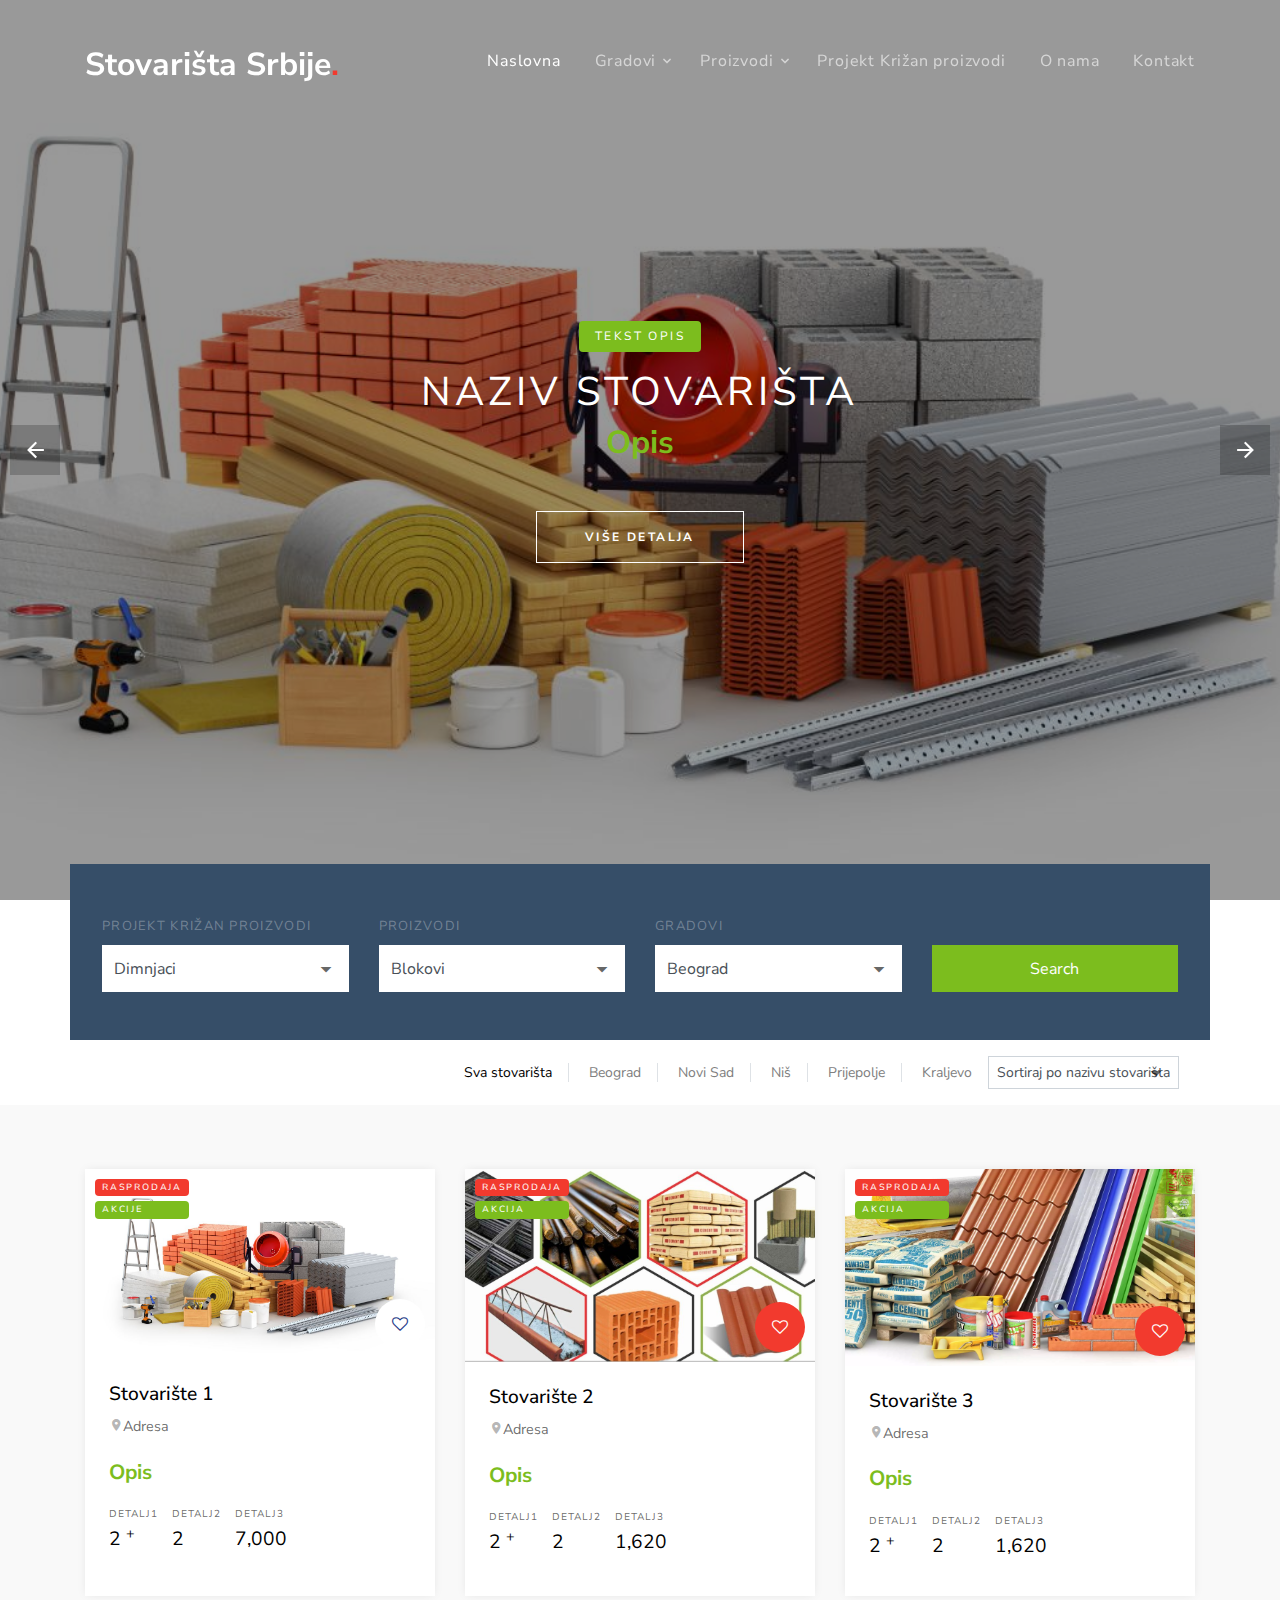
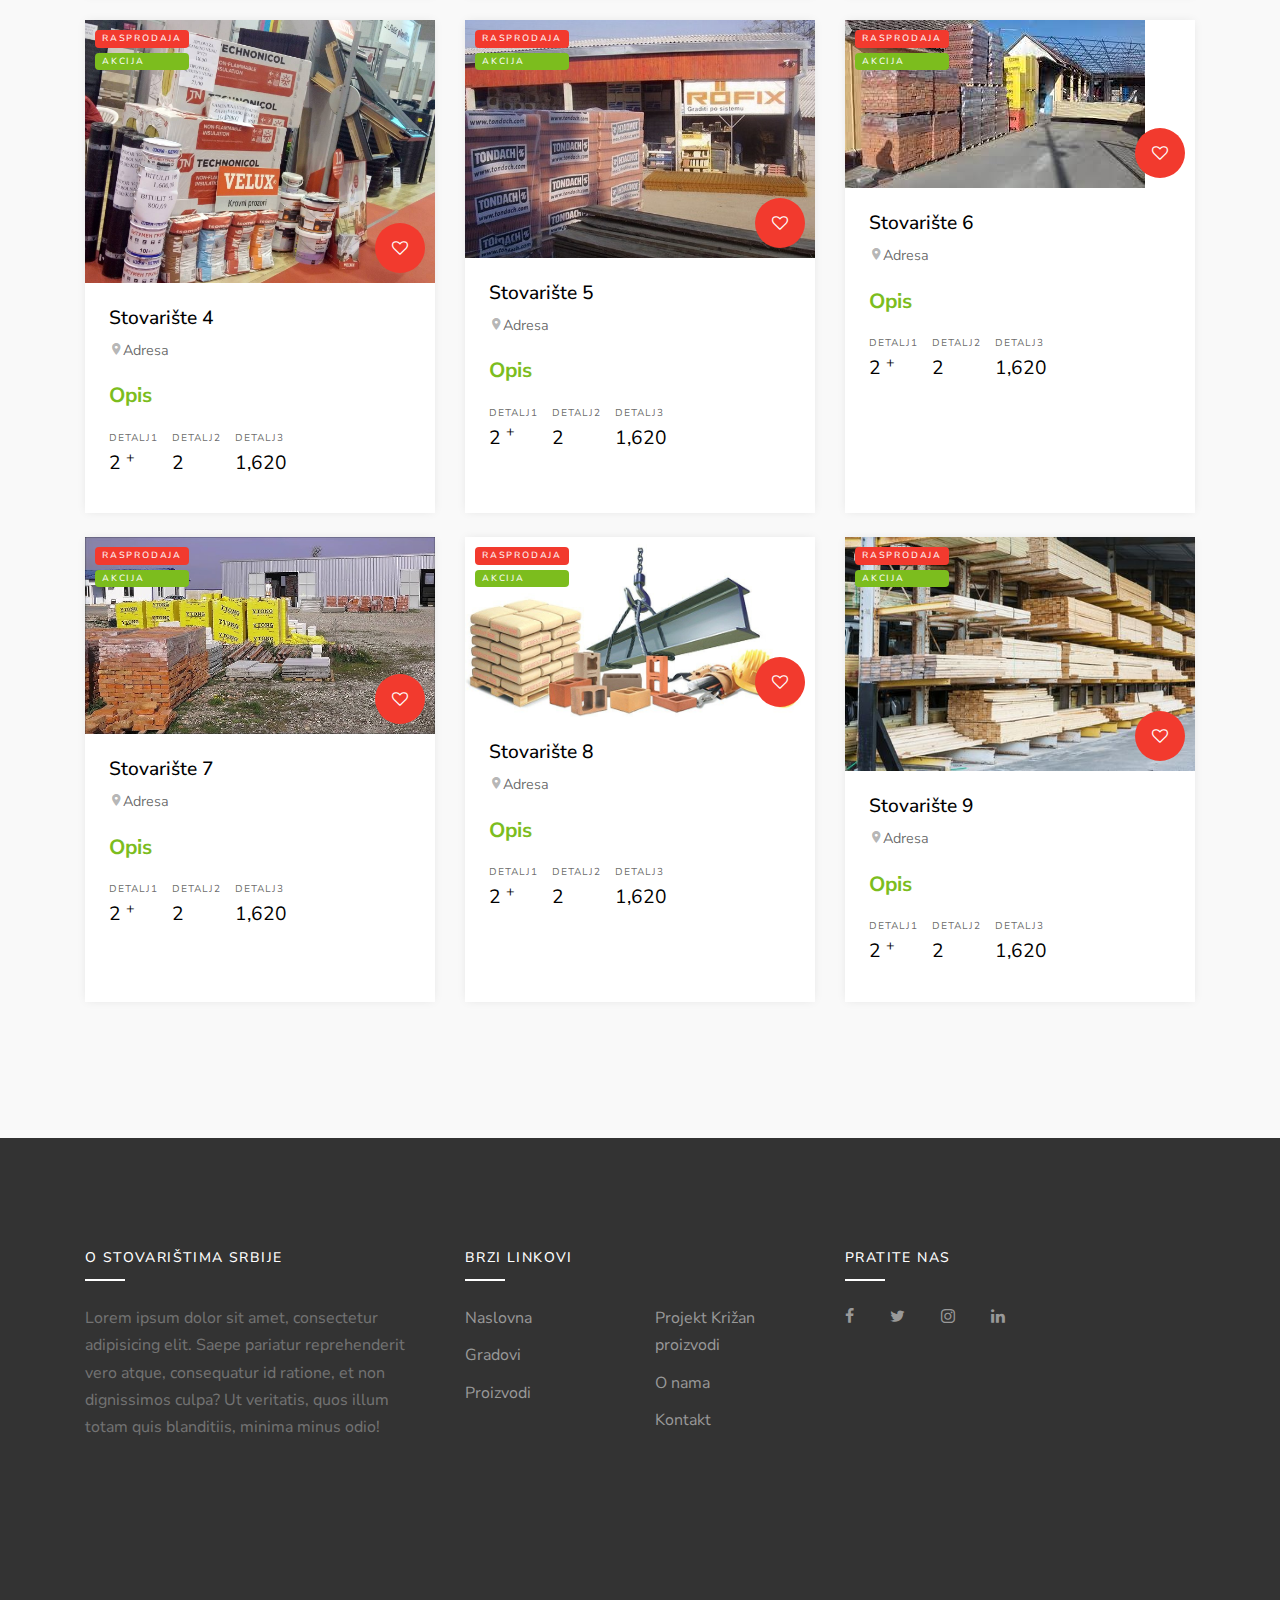
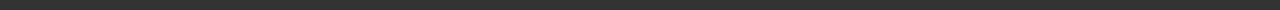
==== commit 00fd84df: "Updated Stovariste text" ====
--- a/index.html
+++ b/index.html
@@ -234,7 +234,7 @@
               </a>
               <div class="p-4 property-body">
                 <a href="#" class="property-favorite"><span class="icon-heart-o"></span></a>
-                <h2 class="property-title"><a href="property-details.html">Grad</a></h2>
+                <h2 class="property-title"><a href="property-details.html">Stovarište 1</a></h2>
                 <span class="property-location d-block mb-3"><span class="property-icon icon-room"></span>Adresa</span>
                 <strong class="property-price text-primary mb-3 d-block text-success">Opis</strong>
                 <ul class="property-specs-wrap mb-3 mb-lg-0">
@@ -270,7 +270,7 @@
               </a>
               <div class="p-4 property-body">
                 <a href="#" class="property-favorite active"><span class="icon-heart-o"></span></a>
-                <h2 class="property-title"><a href="property-details.html">Grad</a></h2>
+                <h2 class="property-title"><a href="property-details.html">Stovarište 2</a></h2>
                 <span class="property-location d-block mb-3"><span class="property-icon icon-room"></span>Adresa</span>
                 <strong class="property-price text-primary mb-3 d-block text-success">Opis</strong>
                 <ul class="property-specs-wrap mb-3 mb-lg-0">
@@ -306,7 +306,7 @@
               </a>
               <div class="p-4 property-body">
                 <a href="#" class="property-favorite active"><span class="icon-heart-o"></span></a>
-                <h2 class="property-title"><a href="property-details.html">Grad</a></h2>
+                <h2 class="property-title"><a href="property-details.html">Stovarište 3</a></h2>
                 <span class="property-location d-block mb-3"><span class="property-icon icon-room"></span>Adresa</span>
                 <strong class="property-price text-primary mb-3 d-block text-success">Opis</strong>
                 <ul class="property-specs-wrap mb-3 mb-lg-0">
@@ -342,7 +342,7 @@
               </a>
               <div class="p-4 property-body">
                 <a href="#" class="property-favorite active"><span class="icon-heart-o"></span></a>
-                <h2 class="property-title"><a href="property-details.html">Grad</a></h2>
+                <h2 class="property-title"><a href="property-details.html">Stovarište 4</a></h2>
                 <span class="property-location d-block mb-3"><span class="property-icon icon-room"></span>Adresa</span>
                 <strong class="property-price text-primary mb-3 d-block text-success">Opis</strong>
                 <ul class="property-specs-wrap mb-3 mb-lg-0">
@@ -378,7 +378,7 @@
               </a>
               <div class="p-4 property-body">
                 <a href="#" class="property-favorite active"><span class="icon-heart-o"></span></a>
-                <h2 class="property-title"><a href="property-details.html">Grad</a></h2>
+                <h2 class="property-title"><a href="property-details.html">Stovarište 5</a></h2>
                 <span class="property-location d-block mb-3"><span class="property-icon icon-room"></span>Adresa</span>
                 <strong class="property-price text-primary mb-3 d-block text-success">Opis</strong>
                 <ul class="property-specs-wrap mb-3 mb-lg-0">
@@ -414,7 +414,7 @@
               </a>
               <div class="p-4 property-body">
                 <a href="#" class="property-favorite active"><span class="icon-heart-o"></span></a>
-                <h2 class="property-title"><a href="property-details.html">Grad</a></h2>
+                <h2 class="property-title"><a href="property-details.html">Stovarište 6</a></h2>
                 <span class="property-location d-block mb-3"><span class="property-icon icon-room"></span>Adresa</span>
                 <strong class="property-price text-primary mb-3 d-block text-success">Opis</strong>
                 <ul class="property-specs-wrap mb-3 mb-lg-0">
@@ -450,7 +450,7 @@
               </a>
               <div class="p-4 property-body">
                 <a href="#" class="property-favorite active"><span class="icon-heart-o"></span></a>
-                <h2 class="property-title"><a href="property-details.html">Grad</a></h2>
+                <h2 class="property-title"><a href="property-details.html">Stovarište 7</a></h2>
                 <span class="property-location d-block mb-3"><span class="property-icon icon-room"></span>Adresa</span>
                 <strong class="property-price text-primary mb-3 d-block text-success">Opis</strong>
                 <ul class="property-specs-wrap mb-3 mb-lg-0">
@@ -486,7 +486,7 @@
               </a>
               <div class="p-4 property-body">
                 <a href="#" class="property-favorite active"><span class="icon-heart-o"></span></a>
-                <h2 class="property-title"><a href="property-details.html">Grad</a></h2>
+                <h2 class="property-title"><a href="property-details.html">Stovarište 8</a></h2>
                 <span class="property-location d-block mb-3"><span class="property-icon icon-room"></span>Adresa</span>
                 <strong class="property-price text-primary mb-3 d-block text-success">Opis</strong>
                 <ul class="property-specs-wrap mb-3 mb-lg-0">
@@ -522,7 +522,7 @@
               </a>
               <div class="p-4 property-body">
                 <a href="#" class="property-favorite active"><span class="icon-heart-o"></span></a>
-                <h2 class="property-title"><a href="property-details.html">Grad</a></h2>
+                <h2 class="property-title"><a href="property-details.html">Stovarište 9</a></h2>
                 <span class="property-location d-block mb-3"><span class="property-icon icon-room"></span>Adresa</span>
                 <strong class="property-price text-primary mb-3 d-block text-success">Opis</strong>
                 <ul class="property-specs-wrap mb-3 mb-lg-0">
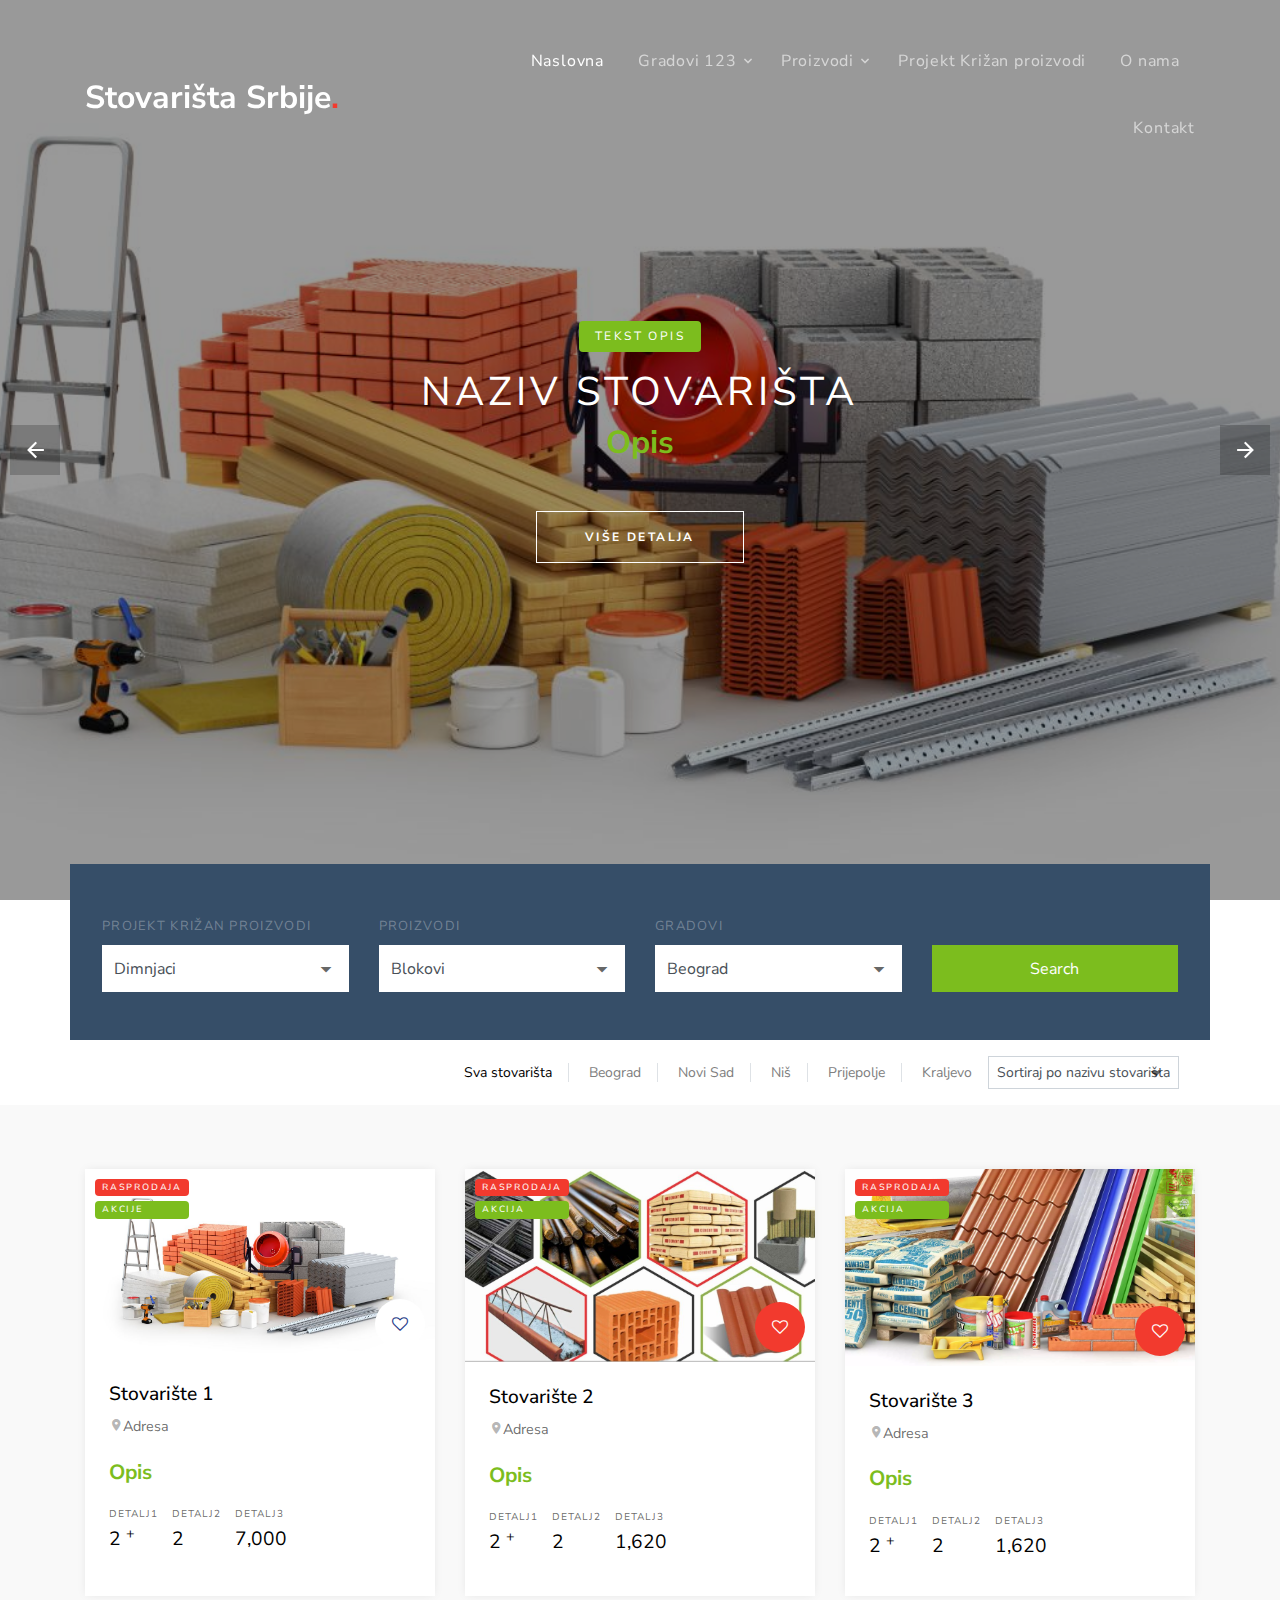
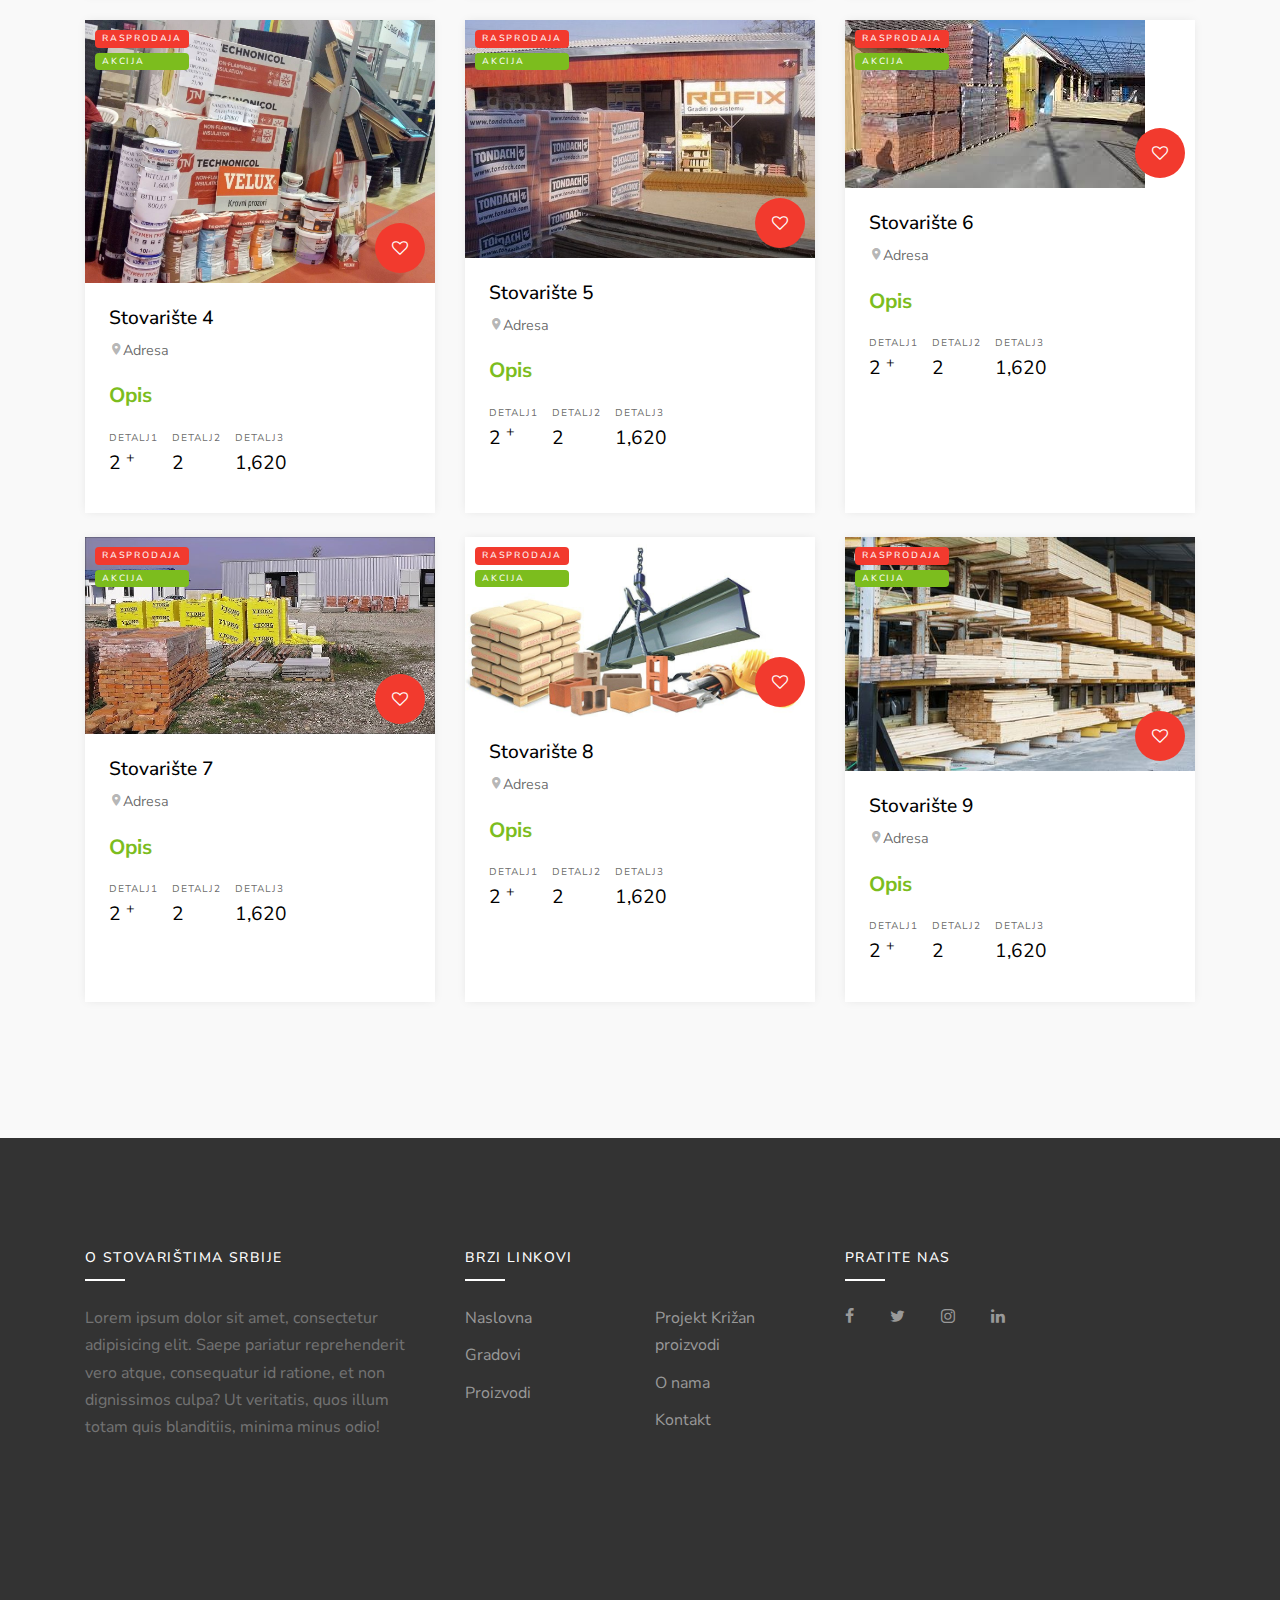
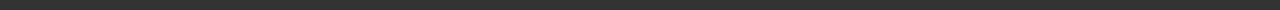
==== commit 65f0e0ba: "Changed folder location" ====
--- a/index.html
+++ b/index.html
@@ -56,7 +56,7 @@
                     <a href="index.html">Naslovna</a>
                   </li>
                   <li class="has-children">
-                    <a href="properties.html">Gradovi</a>
+                    <a href="properties.html">Gradovi 123</a>
                     <ul class="dropdown arrow-top">
                       <li><a href="properties.html">Beograd</a></li>
                       <li><a href="properties.html">Kraljevo</a></li>
